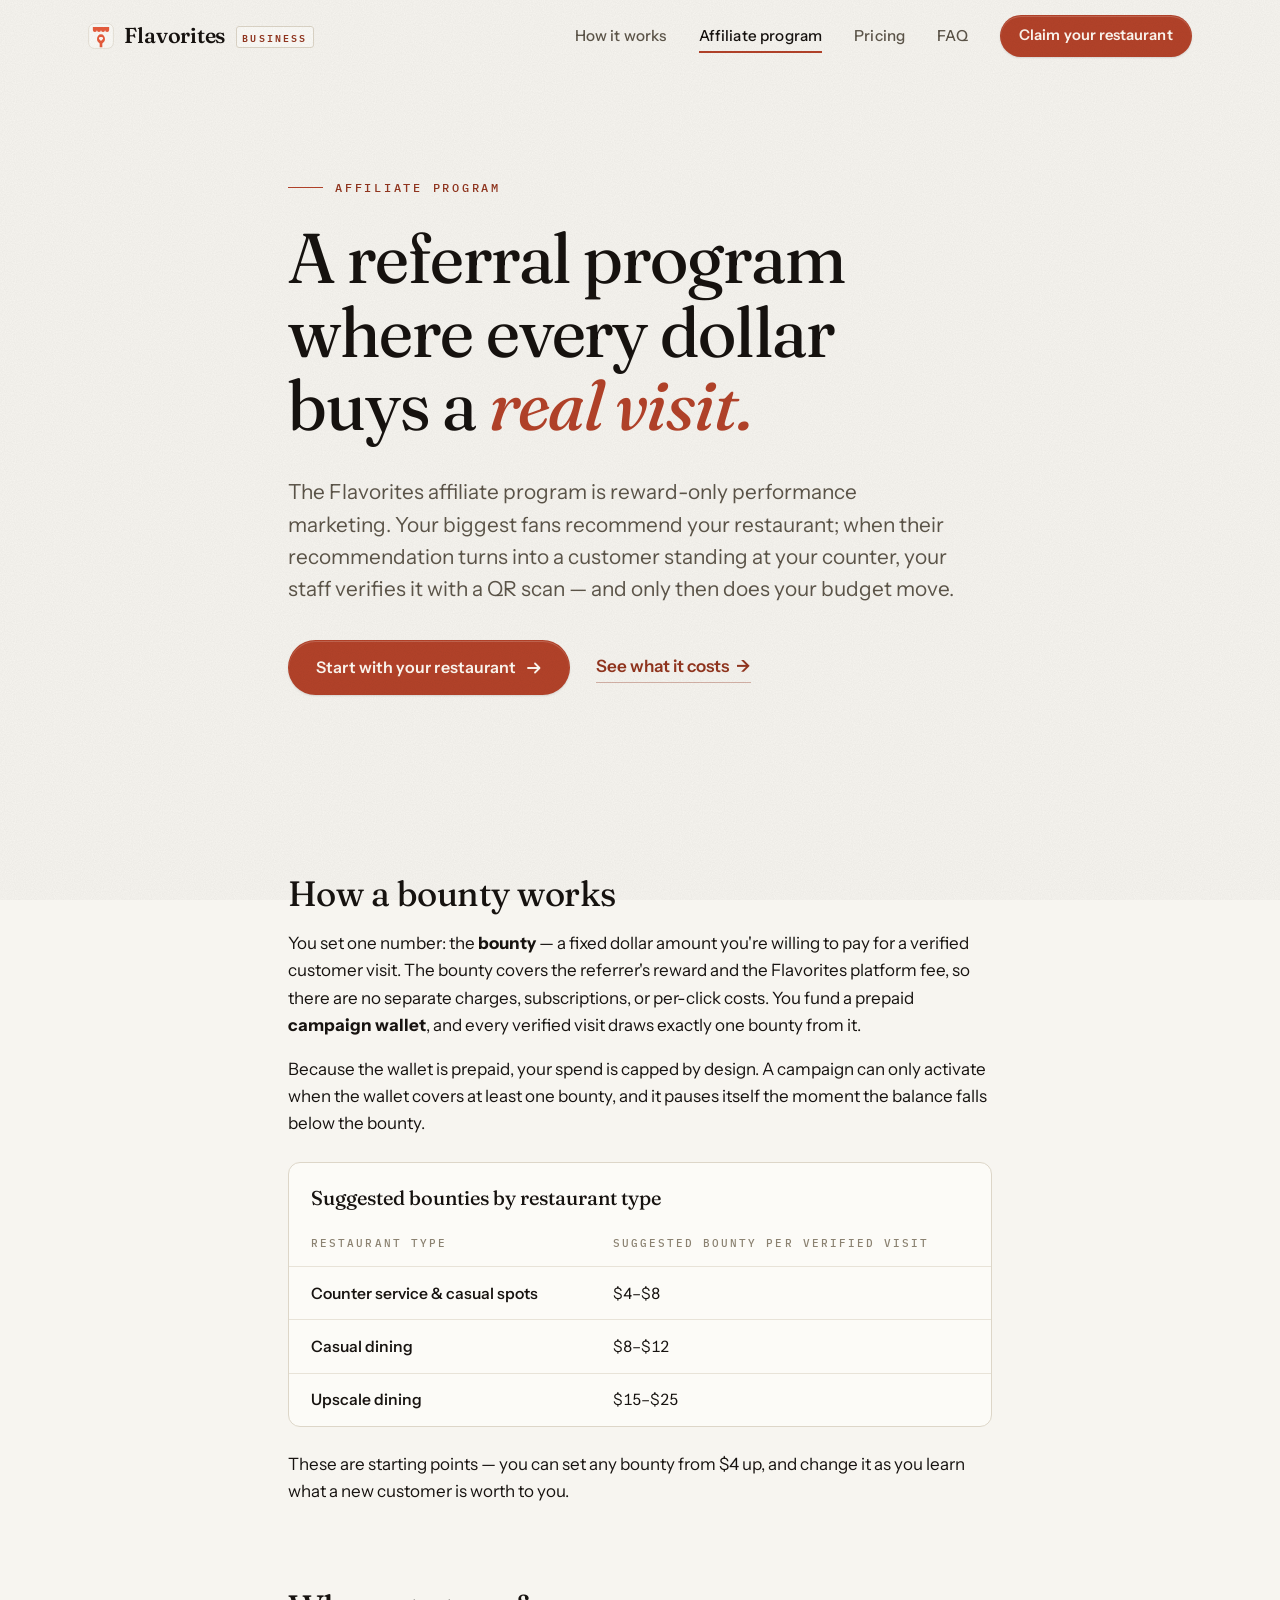
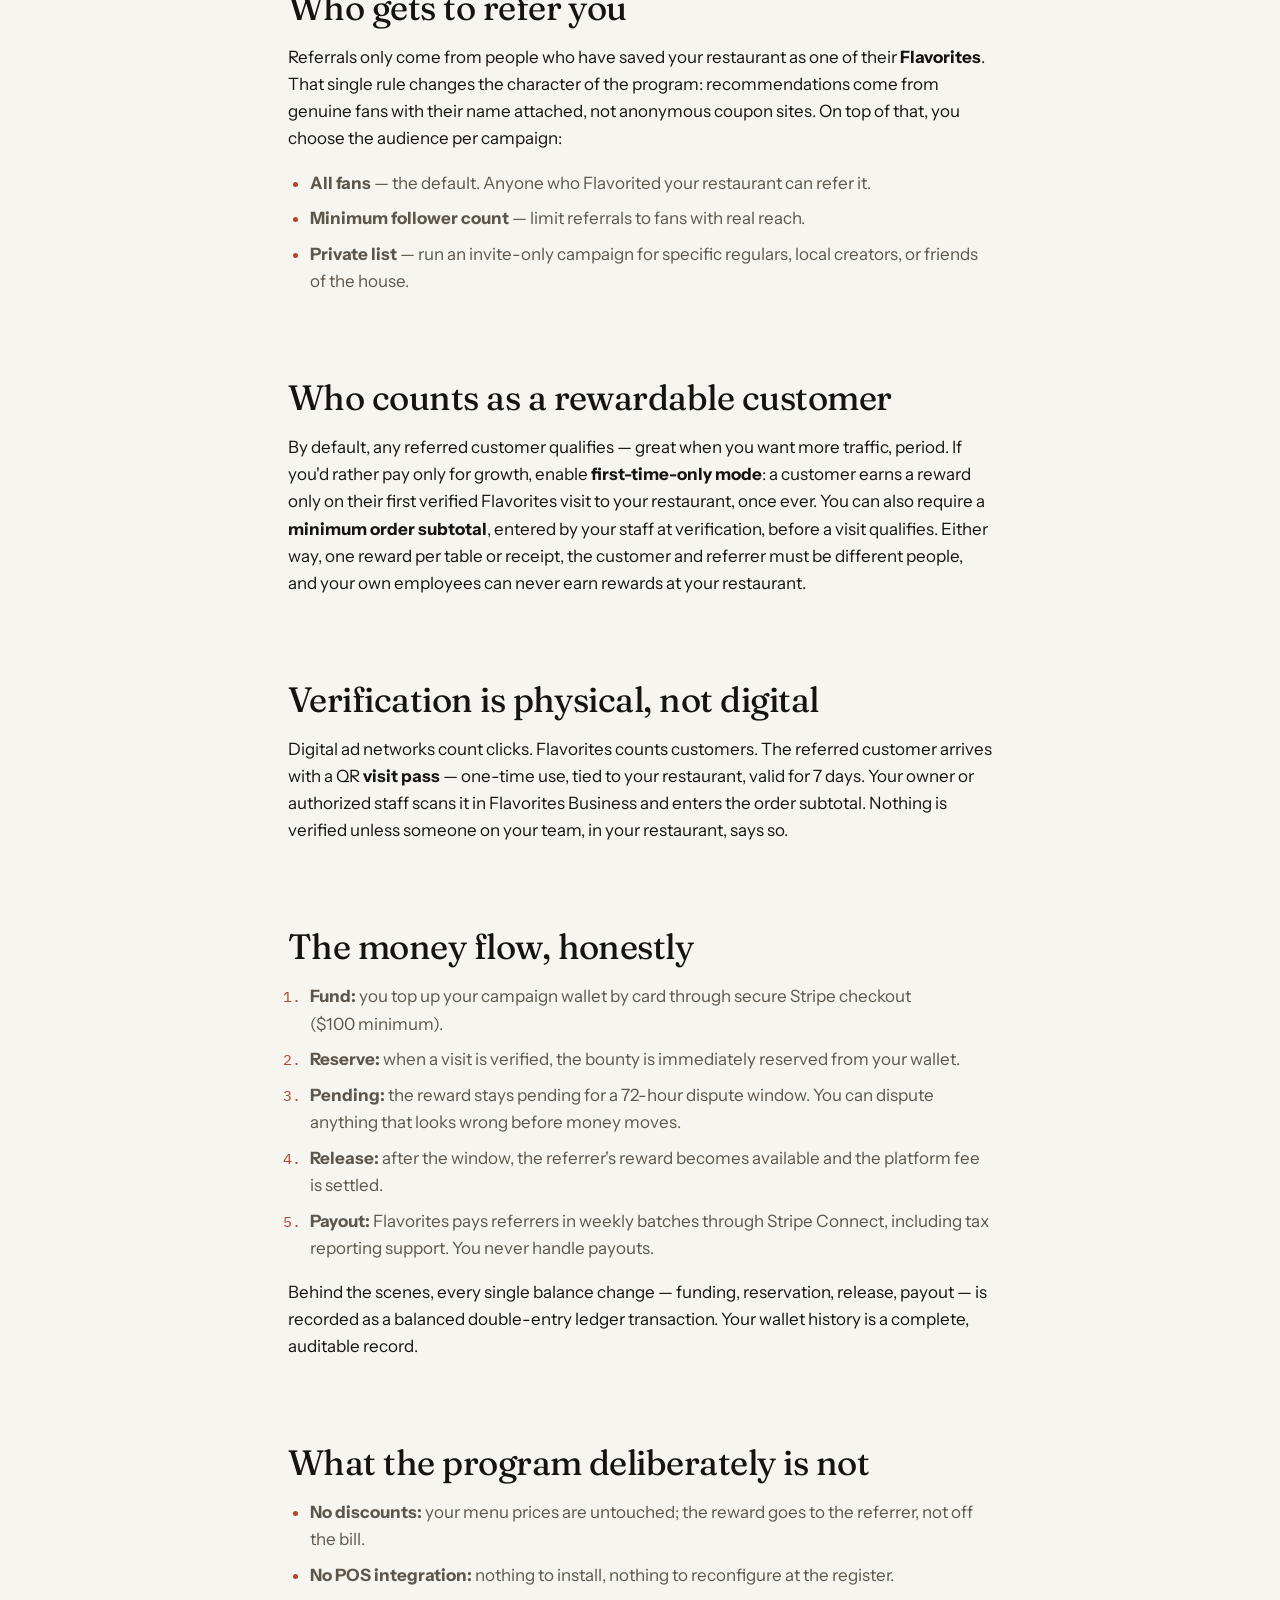
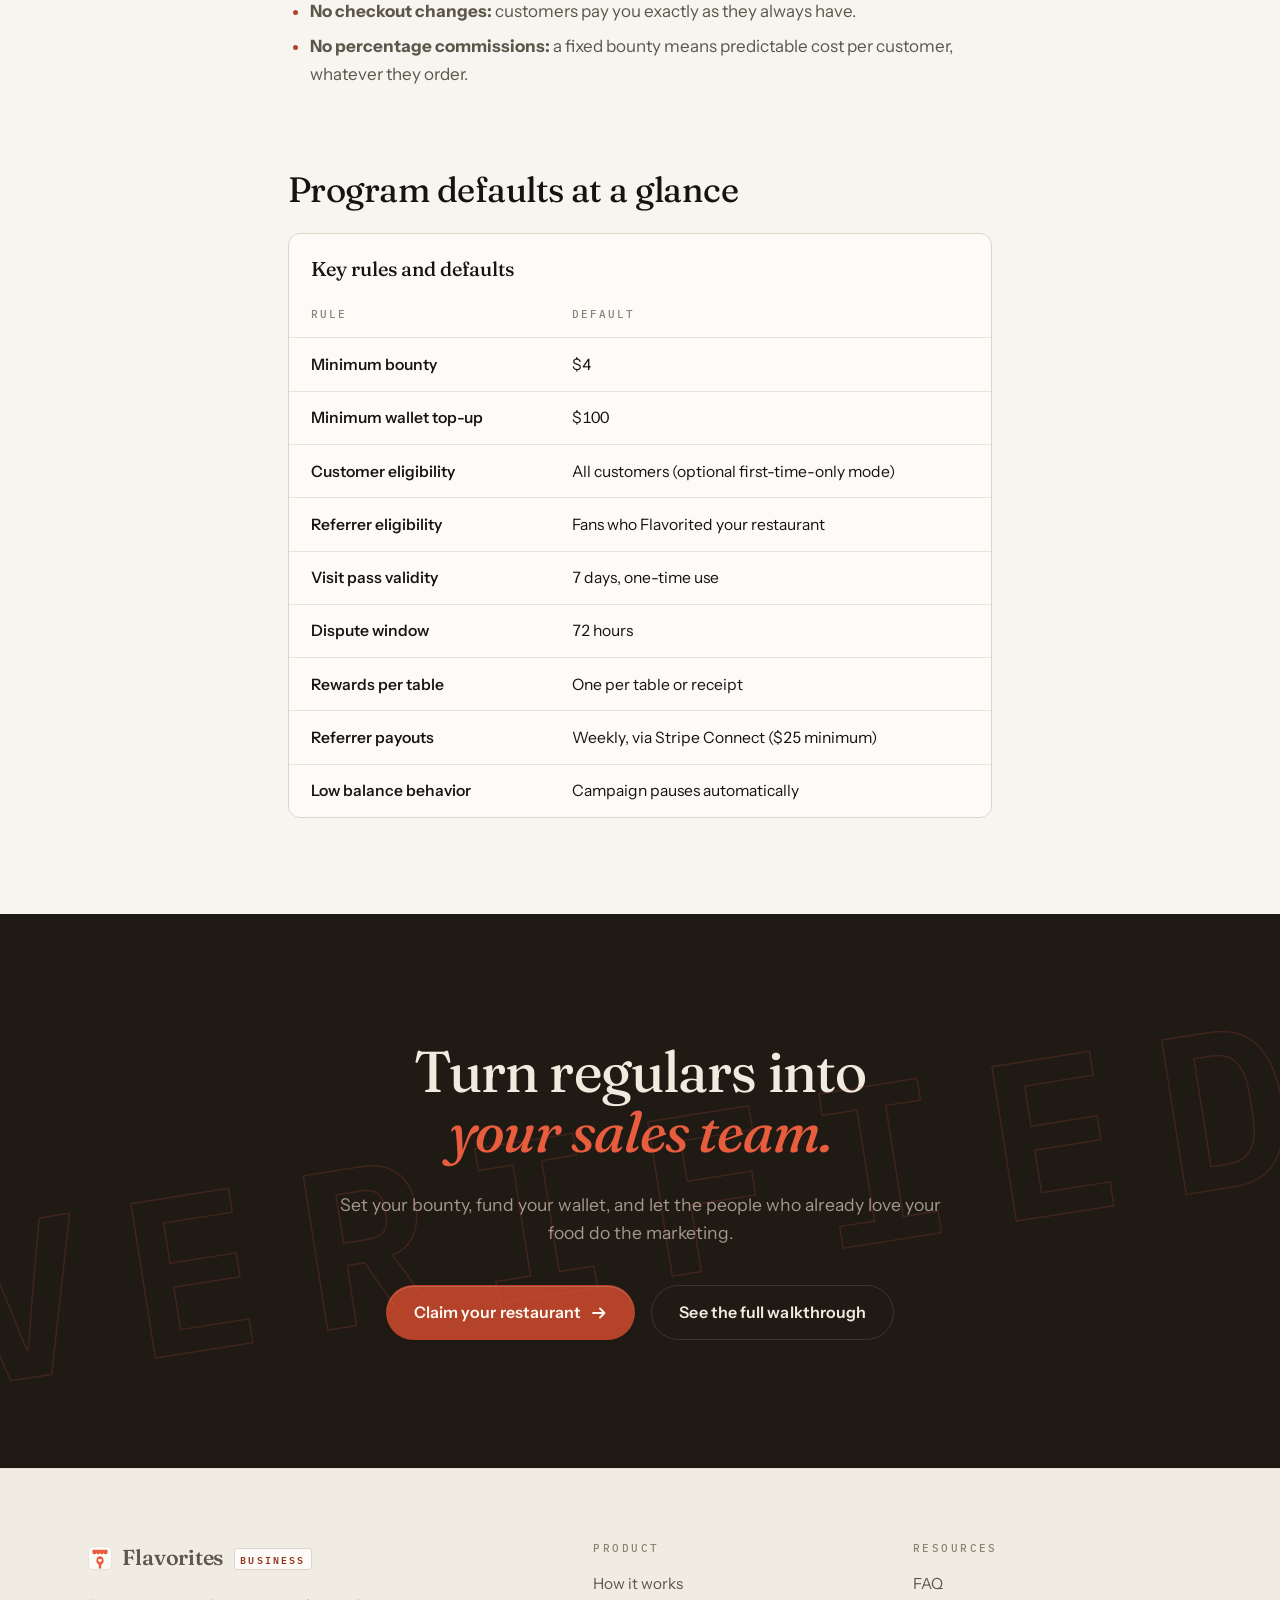
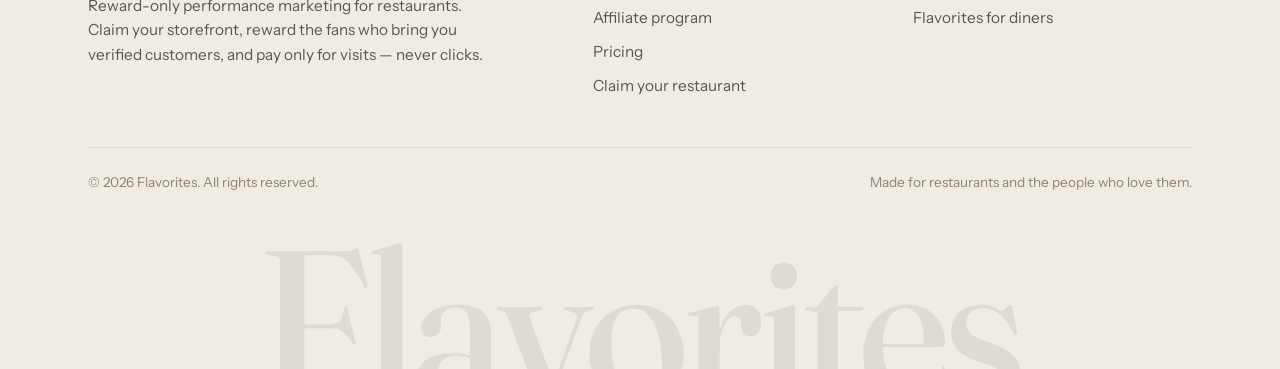
==== affiliate-program/index.html @ 0b097df3 "Use the official spoon logo in the business mark The mark now inverts the real Flavorites icon (crea" ====
<!doctype html>
<html lang="en">
<head>
  <meta charset="utf-8">
  <meta name="viewport" content="width=device-width, initial-scale=1">
  <title>Restaurant Referral Program | Flavorites Affiliate Program</title>
  <meta name="description" content="The Flavorites affiliate program is reward-only performance marketing for restaurants: fund a prepaid campaign wallet, set a fixed bounty, and pay only for QR-verified customer visits.">
  <link rel="canonical" href="https://business.flavorites.xyz/affiliate-program/">
  <meta name="theme-color" content="#F7F5F0">
  <link rel="icon" href="/favicon.svg" type="image/svg+xml">

  <meta property="og:type" content="website">
  <meta property="og:site_name" content="Flavorites Business">
  <meta property="og:title" content="The Flavorites restaurant referral program">
  <meta property="og:description" content="Reward-only performance marketing: fund a prepaid wallet, set a fixed bounty, and pay only for QR-verified customer visits.">
  <meta property="og:url" content="https://business.flavorites.xyz/affiliate-program/">
  <meta property="og:image" content="https://business.flavorites.xyz/og.png">
  <meta name="twitter:card" content="summary_large_image">

  <link rel="preconnect" href="https://fonts.googleapis.com">
  <link rel="preconnect" href="https://fonts.gstatic.com" crossorigin>
  <link href="https://fonts.googleapis.com/css2?family=Fraunces:ital,opsz,wght,SOFT,WONK@0,9..144,300..700,0..100,0..1;1,9..144,300..700,0..100,0..1&family=Instrument+Sans:ital,wght@0,400..700;1,400..700&family=IBM+Plex+Mono:wght@400;500;600&display=swap" rel="stylesheet">
  <link rel="stylesheet" href="/styles.css">
  <script src="/main.js" defer></script>

  <script type="application/ld+json">
  {
    "@context": "https://schema.org",
    "@type": "BreadcrumbList",
    "itemListElement": [
      { "@type": "ListItem", "position": 1, "name": "Flavorites Business", "item": "https://business.flavorites.xyz/" },
      { "@type": "ListItem", "position": 2, "name": "Affiliate program", "item": "https://business.flavorites.xyz/affiliate-program/" }
    ]
  }
  </script>
</head>
<body>
  <a class="skip-link" href="#main">Skip to main content</a>

  <header class="site-header">
    <div class="container">
      <a class="brand" href="/">
        <svg width="26" height="26" viewBox="0 0 64 64" aria-hidden="true"><rect x="1.5" y="1.5" width="61" height="61" rx="14" fill="#FCFBF7" stroke="#DDD6C8" stroke-width="1.5"/><g transform="matrix(.58 0 0 .58 13.44 24.5)"><path fill="#E85D3D" d="M32 5c-9.8 0-16.9 8.7-16.9 20.6 0 7.2 3.1 12.7 8.2 15.6 1.9 1.1 3.1 3.1 3.1 5.3V61h11.2V46.5c0-2.2 1.2-4.2 3.1-5.3 5.1-2.9 8.2-8.4 8.2-15.6C48.9 13.7 41.8 5 32 5Z"/><path fill="#FCFBF7" transform="translate(32 26.3) scale(.7) translate(-32 -26.3)" d="M32 36.9 21.7 26.6c-3-3-3-7.9 0-10.9 2.9-2.9 7.5-3 10.3-.3 2.8-2.7 7.4-2.6 10.3.3 3 3 3 7.9 0 10.9L32 36.9Z"/></g><path fill="#E85D3D" d="M12 10h40v7H12z M12 17a5 5 0 0 0 10 0z M22 17a5 5 0 0 0 10 0z M32 17a5 5 0 0 0 10 0z M42 17a5 5 0 0 0 10 0z"/></svg>
        Flavorites <span class="brand-badge">Business</span>
      </a>
      <nav class="site-nav" aria-label="Main">
        <a href="/how-it-works/">How it works</a>
        <a href="/affiliate-program/" aria-current="page">Affiliate program</a>
        <a href="/pricing/">Pricing</a>
        <a href="/faq/">FAQ</a>
        <a class="btn btn-primary btn-sm" href="/claim/">Claim your restaurant</a>
      </nav>
      <button class="nav-toggle" aria-expanded="false" aria-label="Open menu" aria-controls="nav-overlay"><span></span><span></span></button>
    </div>
  </header>
  <nav class="nav-overlay" id="nav-overlay" aria-label="Menu">
    <a href="/how-it-works/"><span class="no">01</span>How it works</a>
    <a href="/affiliate-program/"><span class="no">02</span>Affiliate program</a>
    <a href="/pricing/"><span class="no">03</span>Pricing</a>
    <a href="/faq/"><span class="no">04</span>FAQ</a>
    <a href="/claim/"><span class="no">05</span>Claim your restaurant</a>
  </nav>

  <main id="main">
    <section class="hero section-tight">
      <div class="container narrow">
        <span class="hero-eyebrow">Affiliate program</span>
        <h1>A referral program where every dollar buys a <em>real visit.</em></h1>
        <p class="lede">The Flavorites affiliate program is reward-only performance marketing. Your biggest fans recommend your restaurant; when their recommendation turns into a customer standing at your counter, your staff verifies it with a QR scan — and only then does your budget move.</p>
        <div class="hero-actions">
          <a class="btn btn-primary" href="/claim/">Start with your restaurant <svg class="arrow" width="16" height="16" viewBox="0 0 16 16" fill="none" stroke="currentColor" stroke-width="1.8" stroke-linecap="round" stroke-linejoin="round" aria-hidden="true"><path d="M2 8h11M9 3.5 13.5 8 9 12.5"/></svg></a>
          <a class="text-link" href="/pricing/">See what it costs <span class="arrow" aria-hidden="true">&rarr;</span></a>
        </div>
      </div>
    </section>

    <section class="section-tight prose">
      <div class="container narrow">
        <h2>How a bounty works</h2>
        <p>You set one number: the <strong>bounty</strong> — a fixed dollar amount you're willing to pay for a verified customer visit. The bounty covers the referrer's reward and the Flavorites platform fee, so there are no separate charges, subscriptions, or per-click costs. You fund a prepaid <strong>campaign wallet</strong>, and every verified visit draws exactly one bounty from it.</p>
        <p>Because the wallet is prepaid, your spend is capped by design. A campaign can only activate when the wallet covers at least one bounty, and it pauses itself the moment the balance falls below the bounty.</p>

        <div class="table-wrap">
          <table>
            <caption>Suggested bounties by restaurant type</caption>
            <thead>
              <tr><th scope="col">Restaurant type</th><th scope="col">Suggested bounty per verified visit</th></tr>
            </thead>
            <tbody>
              <tr><th scope="row">Counter service &amp; casual spots</th><td>$4&ndash;$8</td></tr>
              <tr><th scope="row">Casual dining</th><td>$8&ndash;$12</td></tr>
              <tr><th scope="row">Upscale dining</th><td>$15&ndash;$25</td></tr>
            </tbody>
          </table>
        </div>
        <p>These are starting points — you can set any bounty from $4 up, and change it as you learn what a new customer is worth to you.</p>

        <h2>Who gets to refer you</h2>
        <p>Referrals only come from people who have saved your restaurant as one of their <strong>Flavorites</strong>. That single rule changes the character of the program: recommendations come from genuine fans with their name attached, not anonymous coupon sites. On top of that, you choose the audience per campaign:</p>
        <ul>
          <li><strong>All fans</strong> — the default. Anyone who Flavorited your restaurant can refer it.</li>
          <li><strong>Minimum follower count</strong> — limit referrals to fans with real reach.</li>
          <li><strong>Private list</strong> — run an invite-only campaign for specific regulars, local creators, or friends of the house.</li>
        </ul>

        <h2>Who counts as a rewardable customer</h2>
        <p>By default, any referred customer qualifies — great when you want more traffic, period. If you'd rather pay only for growth, enable <strong>first-time-only mode</strong>: a customer earns a reward only on their first verified Flavorites visit to your restaurant, once ever. You can also require a <strong>minimum order subtotal</strong>, entered by your staff at verification, before a visit qualifies. Either way, one reward per table or receipt, the customer and referrer must be different people, and your own employees can never earn rewards at your restaurant.</p>

        <h2>Verification is physical, not digital</h2>
        <p>Digital ad networks count clicks. Flavorites counts customers. The referred customer arrives with a QR <strong>visit pass</strong> — one-time use, tied to your restaurant, valid for 7 days. Your owner or authorized staff scans it in Flavorites Business and enters the order subtotal. Nothing is verified unless someone on your team, in your restaurant, says so.</p>

        <h2>The money flow, honestly</h2>
        <ol>
          <li><strong>Fund:</strong> you top up your campaign wallet by card through secure Stripe checkout ($100 minimum).</li>
          <li><strong>Reserve:</strong> when a visit is verified, the bounty is immediately reserved from your wallet.</li>
          <li><strong>Pending:</strong> the reward stays pending for a 72-hour dispute window. You can dispute anything that looks wrong before money moves.</li>
          <li><strong>Release:</strong> after the window, the referrer's reward becomes available and the platform fee is settled.</li>
          <li><strong>Payout:</strong> Flavorites pays referrers in weekly batches through Stripe Connect, including tax reporting support. You never handle payouts.</li>
        </ol>
        <p>Behind the scenes, every single balance change — funding, reservation, release, payout — is recorded as a balanced double-entry ledger transaction. Your wallet history is a complete, auditable record.</p>

        <h2>What the program deliberately is not</h2>
        <ul>
          <li><strong>No discounts:</strong> your menu prices are untouched; the reward goes to the referrer, not off the bill.</li>
          <li><strong>No POS integration:</strong> nothing to install, nothing to reconfigure at the register.</li>
          <li><strong>No checkout changes:</strong> customers pay you exactly as they always have.</li>
          <li><strong>No percentage commissions:</strong> a fixed bounty means predictable cost per customer, whatever they order.</li>
        </ul>

        <h2>Program defaults at a glance</h2>
        <div class="table-wrap">
          <table>
            <caption>Key rules and defaults</caption>
            <thead>
              <tr><th scope="col">Rule</th><th scope="col">Default</th></tr>
            </thead>
            <tbody>
              <tr><th scope="row">Minimum bounty</th><td>$4</td></tr>
              <tr><th scope="row">Minimum wallet top-up</th><td>$100</td></tr>
              <tr><th scope="row">Customer eligibility</th><td>All customers (optional first-time-only mode)</td></tr>
              <tr><th scope="row">Referrer eligibility</th><td>Fans who Flavorited your restaurant</td></tr>
              <tr><th scope="row">Visit pass validity</th><td>7 days, one-time use</td></tr>
              <tr><th scope="row">Dispute window</th><td>72 hours</td></tr>
              <tr><th scope="row">Rewards per table</th><td>One per table or receipt</td></tr>
              <tr><th scope="row">Referrer payouts</th><td>Weekly, via Stripe Connect ($25 minimum)</td></tr>
              <tr><th scope="row">Low balance behavior</th><td>Campaign pauses automatically</td></tr>
            </tbody>
          </table>
        </div>
      </div>
    </section>

    <section class="cta-band">
      <div class="container">
        <h2>Turn regulars into <em>your sales team.</em></h2>
        <p>Set your bounty, fund your wallet, and let the people who already love your food do the marketing.</p>
        <div class="cta-actions">
          <a class="btn btn-primary" href="/claim/">Claim your restaurant <svg class="arrow" width="16" height="16" viewBox="0 0 16 16" fill="none" stroke="currentColor" stroke-width="1.8" stroke-linecap="round" stroke-linejoin="round" aria-hidden="true"><path d="M2 8h11M9 3.5 13.5 8 9 12.5"/></svg></a>
          <a class="btn btn-ghost" href="/how-it-works/">See the full walkthrough</a>
        </div>
      </div>
    </section>
  </main>

  <footer class="site-footer">
    <div class="container">
      <div class="footer-grid">
        <div class="footer-brand">
          <a class="brand" href="/">
            <svg width="24" height="24" viewBox="0 0 64 64" aria-hidden="true"><rect x="1.5" y="1.5" width="61" height="61" rx="14" fill="#FCFBF7" stroke="#DDD6C8" stroke-width="1.5"/><g transform="matrix(.58 0 0 .58 13.44 24.5)"><path fill="#E85D3D" d="M32 5c-9.8 0-16.9 8.7-16.9 20.6 0 7.2 3.1 12.7 8.2 15.6 1.9 1.1 3.1 3.1 3.1 5.3V61h11.2V46.5c0-2.2 1.2-4.2 3.1-5.3 5.1-2.9 8.2-8.4 8.2-15.6C48.9 13.7 41.8 5 32 5Z"/><path fill="#FCFBF7" transform="translate(32 26.3) scale(.7) translate(-32 -26.3)" d="M32 36.9 21.7 26.6c-3-3-3-7.9 0-10.9 2.9-2.9 7.5-3 10.3-.3 2.8-2.7 7.4-2.6 10.3.3 3 3 3 7.9 0 10.9L32 36.9Z"/></g><path fill="#E85D3D" d="M12 10h40v7H12z M12 17a5 5 0 0 0 10 0z M22 17a5 5 0 0 0 10 0z M32 17a5 5 0 0 0 10 0z M42 17a5 5 0 0 0 10 0z"/></svg>
            Flavorites <span class="brand-badge">Business</span>
          </a>
          <p>Reward-only performance marketing for restaurants. Claim your storefront, reward the fans who bring you verified customers, and pay only for visits — never clicks.</p>
        </div>
        <div>
          <h3>Product</h3>
          <ul>
            <li><a href="/how-it-works/">How it works</a></li>
            <li><a href="/affiliate-program/">Affiliate program</a></li>
            <li><a href="/pricing/">Pricing</a></li>
            <li><a href="/claim/">Claim your restaurant</a></li>
          </ul>
        </div>
        <div>
          <h3>Resources</h3>
          <ul>
            <li><a href="/faq/">FAQ</a></li>
            <li><a href="https://flavorites.xyz/">Flavorites for diners</a></li>
          </ul>
        </div>
      </div>
      <div class="footer-legal">
        <span>&copy; 2026 Flavorites. All rights reserved.</span>
        <span>Made for restaurants and the people who love them.</span>
      </div>
    </div>
    <div class="footer-wordmark" aria-hidden="true">Flavorites</div>
  </footer>
</body>
</html>
---- styles.css ----
/* ============================================================
   Flavorites Business — business.flavorites.xyz
   Art direction: "restaurant paper" — visit-pass tickets,
   printed receipts, rubber stamps, menu dot-leaders, ledgers.
   Type: Fraunces (wonk) display · Instrument Sans text ·
   IBM Plex Mono for anything printed or counted.
   ============================================================ */

:root {
  /* paper + ink */
  --paper: #f7f5f0;
  --paper-2: #f0ece3;
  --card: #fcfbf7;
  --ink: #171310;
  --ink-2: #5d564a;
  --ink-3: #8b8271;
  --line: #ddd6c8;
  --hairline: #e8e3d8;

  /* brand */
  --terra: #e85d3d;
  --terra-deep: #b4432a;
  --terra-ink: #93361f;
  --green: #17784a;
  --green-soft: #e5efe6;

  /* dark (espresso) surfaces */
  --dark: #201a15;
  --dark-2: #2b241d;
  --dark-line: #3d352c;
  --dark-text: #f0eadf;
  --dark-muted: #a3988a;

  /* type */
  --font-display: "Fraunces", "Iowan Old Style", Georgia, serif;
  --font-body: "Instrument Sans", -apple-system, BlinkMacSystemFont, "Segoe UI", sans-serif;
  --font-mono: "IBM Plex Mono", ui-monospace, "SF Mono", Menlo, monospace;

  /* motion */
  --ease-out: cubic-bezier(0.22, 1, 0.36, 1);
  --ease-spring: cubic-bezier(0.34, 1.4, 0.44, 1);
  --dur-fast: 180ms;
  --dur-med: 420ms;
  --dur-slow: 700ms;

  /* texture */
  --grain: url("data:image/svg+xml,%3Csvg xmlns='http://www.w3.org/2000/svg' width='180' height='180'%3E%3Cfilter id='n'%3E%3CfeTurbulence type='fractalNoise' baseFrequency='0.9' numOctaves='2' stitchTiles='stitch'/%3E%3CfeColorMatrix values='0 0 0 0 0 0 0 0 0 0 0 0 0 0 0 0 0 0 0.05 0'/%3E%3C/filter%3E%3Crect width='180' height='180' filter='url(%23n)'/%3E%3C/svg%3E");
  --stamp-mask: url("data:image/svg+xml,%3Csvg xmlns='http://www.w3.org/2000/svg' width='140' height='140'%3E%3Cfilter id='m'%3E%3CfeTurbulence type='fractalNoise' baseFrequency='0.55' numOctaves='2' stitchTiles='stitch'/%3E%3CfeColorMatrix values='0 0 0 0 0 0 0 0 0 0 0 0 0 0 0 0 0 0 0.65 0.6'/%3E%3C/filter%3E%3Crect width='140' height='140' filter='url(%23m)'/%3E%3C/svg%3E");
}

* { box-sizing: border-box; }

html {
  -webkit-text-size-adjust: 100%;
  scroll-behavior: smooth;
}

body {
  margin: 0;
  background: var(--paper);
  color: var(--ink);
  font-family: var(--font-body);
  font-size: 1.0625rem;
  line-height: 1.6;
  font-feature-settings: "ss01" on;
  text-rendering: optimizeLegibility;
  -webkit-font-smoothing: antialiased;
  position: relative;
}

/* paper grain over everything, imperceptibly light */
body::before {
  content: "";
  position: fixed;
  inset: 0;
  background: var(--grain);
  pointer-events: none;
  z-index: 2147483647;
}

::selection { background: var(--terra); color: var(--card); }

img, svg { max-width: 100%; height: auto; }

a { color: var(--terra-ink); text-decoration-thickness: 1px; text-underline-offset: 3px; transition: color var(--dur-fast) ease; }
a:hover { color: var(--terra-deep); }

h1, h2 {
  font-family: var(--font-display);
  font-weight: 440;
  font-variation-settings: "SOFT" 20, "WONK" 1;
  color: var(--ink);
  line-height: 1.04;
  letter-spacing: -0.015em;
  margin: 0 0 0.5em;
  text-wrap: balance;
}
h1 { font-size: clamp(2.6rem, 5.8vw, 4.4rem); }
h2 { font-size: clamp(1.9rem, 3.6vw, 2.9rem); }
h1 em, h2 em {
  font-style: italic;
  font-weight: 470;
  color: var(--terra-deep);
}

h3 {
  font-family: var(--font-body);
  font-size: 1.15rem;
  font-weight: 600;
  letter-spacing: -0.005em;
  color: var(--ink);
  line-height: 1.3;
  margin: 0 0 0.4em;
}

p { margin: 0 0 1em; text-wrap: pretty; }

:focus-visible {
  outline: 2px solid var(--terra-deep);
  outline-offset: 3px;
  border-radius: 2px;
}

.skip-link {
  position: absolute;
  left: -9999px;
  top: 0;
  background: var(--ink);
  color: var(--card);
  padding: 0.6rem 1rem;
  z-index: 90;
  font-weight: 600;
}
.skip-link:focus { left: 12px; top: 12px; }

.container { max-width: 1200px; margin-inline: auto; padding-inline: clamp(20px, 4vw, 48px); }
.narrow { max-width: 800px; }

/* ---------- reveal choreography (JS adds .js on <html>) ---------- */

html.js [data-reveal] {
  opacity: 0;
  transform: translateY(26px);
  transition:
    opacity var(--dur-slow) var(--ease-out),
    transform var(--dur-slow) var(--ease-out);
  transition-delay: var(--d, 0ms);
}
html.js [data-reveal].is-in { opacity: 1; transform: none; }

/* ---------- header ---------- */

.site-header {
  position: sticky;
  top: 0;
  z-index: 50;
  background: color-mix(in srgb, var(--paper) 86%, transparent);
  -webkit-backdrop-filter: blur(12px);
  backdrop-filter: blur(12px);
  border-bottom: 1px solid transparent;
  transition: border-color var(--dur-med) ease, box-shadow var(--dur-med) ease;
}
.site-header.is-scrolled {
  border-bottom-color: var(--hairline);
  box-shadow: 0 1px 0 rgba(23, 19, 16, 0.02), 0 12px 32px -20px rgba(23, 19, 16, 0.18);
}

.site-header .container {
  display: flex;
  align-items: center;
  gap: 2rem;
  height: 72px;
}

.brand {
  display: inline-flex;
  align-items: center;
  gap: 0.65rem;
  text-decoration: none;
  color: var(--ink);
  font-family: var(--font-display);
  font-variation-settings: "SOFT" 20, "WONK" 1;
  font-size: 1.35rem;
  font-weight: 560;
  letter-spacing: -0.01em;
  margin-right: auto;
  white-space: nowrap;
}
.brand:hover { color: var(--ink); }
.brand .brand-badge {
  font-family: var(--font-mono);
  font-size: 0.6rem;
  font-weight: 600;
  letter-spacing: 0.22em;
  text-transform: uppercase;
  color: var(--terra-ink);
  border: 1px solid var(--line);
  background: var(--card);
  border-radius: 3px;
  padding: 0.28em 0.6em 0.22em;
  transform: translateY(1px);
}

.site-nav { display: flex; align-items: center; gap: 2rem; }
.site-nav a:not(.btn) {
  color: var(--ink-2);
  text-decoration: none;
  font-size: 0.95rem;
  font-weight: 500;
  letter-spacing: 0.01em;
  position: relative;
  padding: 0.3rem 0;
}
.site-nav a:not(.btn)::after {
  content: "";
  position: absolute;
  left: 0;
  right: 100%;
  bottom: 0;
  height: 1.5px;
  background: var(--terra-deep);
  transition: right var(--dur-med) var(--ease-out);
}
.site-nav a:not(.btn):hover { color: var(--ink); }
.site-nav a:not(.btn):hover::after { right: 0; }
.site-nav a:not(.btn)[aria-current="page"] { color: var(--ink); }
.site-nav a:not(.btn)[aria-current="page"]::after { right: 0; }

/* hamburger */
.nav-toggle {
  display: none;
  width: 44px;
  height: 44px;
  border: 0;
  background: none;
  cursor: pointer;
  position: relative;
  z-index: 70;
  margin-right: -8px;
}
.nav-toggle span {
  position: absolute;
  left: 10px;
  right: 10px;
  height: 2px;
  background: var(--ink);
  border-radius: 2px;
  transition: transform var(--dur-med) var(--ease-spring), top var(--dur-med) var(--ease-spring);
}
.nav-toggle span:nth-child(1) { top: 17px; }
.nav-toggle span:nth-child(2) { top: 25px; }
body.nav-open .nav-toggle span:nth-child(1) { top: 21px; transform: rotate(45deg); }
body.nav-open .nav-toggle span:nth-child(2) { top: 21px; transform: rotate(-45deg); }

/* mobile overlay menu */
.nav-overlay {
  position: fixed;
  inset: 0;
  z-index: 60;
  background: var(--paper-2);
  display: flex;
  flex-direction: column;
  justify-content: center;
  padding: clamp(24px, 8vw, 64px);
  opacity: 0;
  visibility: hidden;
  transition: opacity var(--dur-med) ease, visibility 0s linear var(--dur-med);
}
body.nav-open .nav-overlay {
  opacity: 1;
  visibility: visible;
  transition-delay: 0s;
}
.nav-overlay a {
  font-family: var(--font-display);
  font-variation-settings: "SOFT" 20, "WONK" 1;
  font-size: clamp(2.2rem, 9vw, 3.4rem);
  font-weight: 440;
  color: var(--ink);
  text-decoration: none;
  padding: 0.22em 0;
  border-bottom: 1px solid var(--line);
  display: flex;
  align-items: baseline;
  gap: 0.6em;
  opacity: 0;
  transform: translateY(18px);
  transition: opacity var(--dur-med) var(--ease-out), transform var(--dur-med) var(--ease-out), color var(--dur-fast) ease;
}
.nav-overlay a:hover { color: var(--terra-deep); }
.nav-overlay a .no {
  font-family: var(--font-mono);
  font-size: 0.85rem;
  color: var(--terra-ink);
  letter-spacing: 0.1em;
}
body.nav-open .nav-overlay a { opacity: 1; transform: none; }
body.nav-open .nav-overlay a:nth-child(1) { transition-delay: 60ms; }
body.nav-open .nav-overlay a:nth-child(2) { transition-delay: 110ms; }
body.nav-open .nav-overlay a:nth-child(3) { transition-delay: 160ms; }
body.nav-open .nav-overlay a:nth-child(4) { transition-delay: 210ms; }
body.nav-open .nav-overlay a:nth-child(5) { transition-delay: 260ms; }
body.nav-open { overflow: hidden; }
body.nav-open .site-header {
  z-index: 70;
  background: transparent;
  -webkit-backdrop-filter: none;
  backdrop-filter: none;
  border-bottom-color: transparent;
  box-shadow: none;
}

/* ---------- buttons ---------- */

.btn {
  display: inline-flex;
  align-items: center;
  justify-content: center;
  gap: 0.6rem;
  min-height: 52px;
  padding: 0.85rem 1.7rem;
  border-radius: 999px;
  font-family: var(--font-body);
  font-weight: 600;
  font-size: 1rem;
  letter-spacing: 0.005em;
  text-decoration: none;
  cursor: pointer;
  border: 1px solid transparent;
  transition:
    transform var(--dur-fast) var(--ease-out),
    box-shadow var(--dur-fast) var(--ease-out),
    background-color var(--dur-fast) ease,
    border-color var(--dur-fast) ease,
    color var(--dur-fast) ease;
}
.btn:active { transform: translateY(0) scale(0.98); }
.btn .arrow { transition: transform var(--dur-fast) var(--ease-out); }
.btn:hover .arrow { transform: translateX(3px); }

.btn-primary {
  background: var(--terra-deep);
  color: #fff9f2;
  box-shadow: inset 0 1px 0 rgba(255, 255, 255, 0.18), 0 1px 2px rgba(23, 19, 16, 0.12);
}
.btn-primary:hover {
  background: var(--terra-ink);
  color: #fff9f2;
  transform: translateY(-1px);
  box-shadow: inset 0 1px 0 rgba(255, 255, 255, 0.18), 0 6px 16px -6px rgba(148, 54, 31, 0.55);
}

.btn-ghost {
  background: transparent;
  color: var(--ink);
  border-color: var(--ink);
}
.btn-ghost:hover {
  background: var(--ink);
  color: var(--paper);
  transform: translateY(-1px);
}

.btn-sm { min-height: 42px; padding: 0.45rem 1.15rem; font-size: 0.92rem; }

.text-link {
  display: inline-flex;
  align-items: center;
  gap: 0.45rem;
  font-weight: 600;
  color: var(--terra-ink);
  text-decoration: none;
  border-bottom: 1.5px solid color-mix(in srgb, var(--terra-ink) 35%, transparent);
  padding-bottom: 2px;
  transition: border-color var(--dur-fast) ease, color var(--dur-fast) ease;
}
.text-link:hover { color: var(--terra-deep); border-bottom-color: var(--terra-deep); }
.text-link .arrow { transition: transform var(--dur-fast) var(--ease-out); }
.text-link:hover .arrow { transform: translateX(3px); }

/* ---------- section scaffolding ---------- */

.section { padding-block: clamp(4rem, 9vw, 7.5rem); }
.section-tight { padding-block: clamp(2.75rem, 6vw, 4.5rem); }
.section-alt { background: var(--paper-2); border-block: 1px solid var(--hairline); }

.sec-head { margin-bottom: clamp(2.4rem, 5vw, 4rem); max-width: 780px; }
.sec-rule {
  display: flex;
  align-items: center;
  gap: 1rem;
  margin-bottom: 1.6rem;
}
.sec-no {
  font-family: var(--font-mono);
  font-size: 0.78rem;
  font-weight: 500;
  letter-spacing: 0.14em;
  color: var(--terra-ink);
  white-space: nowrap;
}
.sec-label {
  font-family: var(--font-mono);
  font-size: 0.78rem;
  font-weight: 500;
  letter-spacing: 0.22em;
  text-transform: uppercase;
  color: var(--ink-3);
  white-space: nowrap;
}
.sec-rule .rule { flex: 1; height: 1px; background: var(--line); }
.sec-head p { color: var(--ink-2); font-size: 1.12rem; max-width: 44rem; }

.lede {
  font-size: clamp(1.12rem, 2vw, 1.3rem);
  line-height: 1.55;
  color: var(--ink-2);
  max-width: 42rem;
}

/* ---------- hero ---------- */

.hero { padding-block: clamp(3.5rem, 8vw, 6rem) clamp(3.5rem, 8vw, 5.5rem); overflow: hidden; }
.hero-grid {
  display: grid;
  grid-template-columns: minmax(0, 7fr) minmax(0, 5fr);
  gap: clamp(2.5rem, 6vw, 5rem);
  align-items: center;
}
.hero-eyebrow {
  display: inline-flex;
  align-items: center;
  gap: 0.75rem;
  font-family: var(--font-mono);
  font-size: 0.78rem;
  font-weight: 500;
  letter-spacing: 0.22em;
  text-transform: uppercase;
  color: var(--terra-ink);
  margin-bottom: 1.5rem;
}
.hero-eyebrow::before { content: ""; width: 2.2rem; height: 1px; background: var(--terra-deep); }
.hero-actions { display: flex; flex-wrap: wrap; align-items: center; gap: 1rem 1.6rem; margin: 2.2rem 0 1.3rem; }
.hero-note { color: var(--ink-3); font-size: 0.94rem; max-width: 34rem; }

/* ---------- the visit-pass ticket ---------- */

.hero-visual {
  position: relative;
  display: grid;
  justify-items: center;
  padding-block: 1rem 2.5rem;
}
.hero-visual::before {
  /* off-register paper swatch behind the ticket */
  content: "";
  position: absolute;
  inset: 6% -4% 10% 10%;
  background: var(--paper-2);
  border: 1px solid var(--hairline);
  border-radius: 6px;
  transform: rotate(2.2deg);
}

.ticket {
  position: relative;
  width: min(340px, 88%);
  background: var(--card);
  border: 1px solid var(--line);
  border-radius: 10px;
  padding: 1.5rem 1.6rem 1.3rem;
  box-shadow:
    0 1px 2px rgba(23, 19, 16, 0.06),
    0 24px 48px -24px rgba(23, 19, 16, 0.28);
  transform: rotate(-2.4deg);
  font-family: var(--font-mono);
  color: var(--ink);
}
.ticket-head {
  display: flex;
  justify-content: space-between;
  align-items: baseline;
  gap: 1rem;
  font-size: 0.68rem;
  font-weight: 600;
  letter-spacing: 0.18em;
  text-transform: uppercase;
  color: var(--ink-2);
  margin-bottom: 1.1rem;
  white-space: nowrap;
}
.ticket-head .heart { color: var(--terra); letter-spacing: 0; margin-right: 0.45em; }

.ticket .qr {
  display: block;
  width: 132px;
  margin: 0 auto 1.1rem;
  color: var(--ink);
  shape-rendering: crispEdges;
}

.ticket-rows { font-size: 0.78rem; line-height: 1.5; letter-spacing: 0.02em; }
.ticket-row { display: flex; justify-content: space-between; gap: 1rem; padding: 0.32rem 0; }
.ticket-row dt { color: var(--ink-3); margin: 0; }
.ticket-row dd { margin: 0; font-weight: 500; text-align: right; white-space: nowrap; }

.ticket-tear {
  position: relative;
  border-top: 2px dashed var(--line);
  margin: 1.05rem -1.6rem 0.9rem;
}
.ticket-tear::before, .ticket-tear::after {
  content: "";
  position: absolute;
  top: -9px;
  width: 18px;
  height: 18px;
  border-radius: 50%;
  background: var(--paper);
  border: 1px solid var(--line);
}
.ticket-tear::before { left: -10px; clip-path: inset(0 0 0 50%); }
.ticket-tear::after { right: -10px; clip-path: inset(0 50% 0 0); }

.ticket-foot {
  display: flex;
  justify-content: space-between;
  align-items: center;
  gap: 1rem;
  font-size: 0.66rem;
  letter-spacing: 0.14em;
  text-transform: uppercase;
  color: var(--ink-3);
  white-space: nowrap;
}
.barcode {
  height: 26px;
  width: 108px;
  background: repeating-linear-gradient(90deg,
    var(--ink) 0 2px, transparent 2px 4px,
    var(--ink) 4px 7px, transparent 7px 9px,
    var(--ink) 9px 10px, transparent 10px 14px);
  opacity: 0.85;
}

/* the VERIFIED stamp */
.stamp {
  position: absolute;
  top: 48%;
  left: 50%;
  padding: 0.6rem 1.2rem 0.55rem;
  border: 3.5px solid var(--terra);
  border-radius: 7px;
  color: var(--terra);
  font-family: var(--font-mono);
  font-weight: 600;
  font-size: 1.3rem;
  letter-spacing: 0.28em;
  text-transform: uppercase;
  text-align: center;
  line-height: 1.25;
  transform: translate(-50%, -50%) rotate(-8deg) scale(2.4);
  opacity: 0;
  mix-blend-mode: multiply;
  -webkit-mask-image: var(--stamp-mask);
  mask-image: var(--stamp-mask);
  pointer-events: none;
}
.stamp small {
  display: block;
  font-size: 0.58rem;
  letter-spacing: 0.2em;
  font-weight: 500;
  margin-top: 0.15rem;
}
.ticket.is-stamped .stamp { animation: stamp-in 560ms var(--ease-out) forwards; }
@keyframes stamp-in {
  0%   { opacity: 0; transform: translate(-50%, -50%) rotate(-12deg) scale(2.4); }
  52%  { opacity: 1; transform: translate(-50%, -50%) rotate(-8deg) scale(0.93); }
  74%  { transform: translate(-50%, -50%) rotate(-8.4deg) scale(1.045); }
  100% { opacity: 1; transform: translate(-50%, -50%) rotate(-8deg) scale(1); }
}
.ticket.is-stamped { animation: ticket-thump 560ms var(--ease-out); }
@keyframes ticket-thump {
  0%, 46% { transform: rotate(-2.4deg) translateY(0); }
  58% { transform: rotate(-2.9deg) translateY(3px); }
  78% { transform: rotate(-2.2deg) translateY(-1px); }
  100% { transform: rotate(-2.4deg) translateY(0); }
}

/* reward chip that follows the stamp */
.reward-chip {
  position: absolute;
  bottom: 2px;
  right: max(2%, 8px);
  display: inline-flex;
  align-items: center;
  gap: 0.55rem;
  background: var(--dark);
  color: var(--dark-text);
  font-family: var(--font-mono);
  font-size: 0.8rem;
  letter-spacing: 0.03em;
  padding: 0.65rem 1rem;
  border-radius: 8px;
  box-shadow: 0 16px 32px -16px rgba(23, 19, 16, 0.5);
  opacity: 0;
  transform: translateY(14px) scale(0.92);
}
.reward-chip .dot { width: 7px; height: 7px; border-radius: 50%; background: #59b57f; }
.hero-visual.is-rewarded .reward-chip {
  animation: chip-in 500ms var(--ease-spring) forwards;
}
@keyframes chip-in {
  from { opacity: 0; transform: translateY(14px) scale(0.92); }
  to   { opacity: 1; transform: translateY(0) scale(1); }
}

/* ---------- ticker ---------- */

.ticker {
  border-block: 1px solid var(--hairline);
  background: var(--card);
  overflow: hidden;
  padding-block: 0.85rem;
  display: flex;
  user-select: none;
}
.ticker-track {
  display: flex;
  flex-shrink: 0;
  gap: 3rem;
  padding-right: 3rem;
  align-items: center;
  animation: ticker-scroll 36s linear infinite;
  white-space: nowrap;
}
.ticker:hover .ticker-track { animation-play-state: paused; }
.ticker-track span {
  font-family: var(--font-mono);
  font-size: 0.8rem;
  font-weight: 500;
  letter-spacing: 0.2em;
  text-transform: uppercase;
  color: var(--ink-2);
  display: inline-flex;
  align-items: center;
  gap: 3rem;
}
.ticker-track span::after { content: "✺"; color: var(--terra); font-size: 0.9rem; letter-spacing: 0; }
@keyframes ticker-scroll { to { transform: translateX(-100%); } }

/* ---------- compare (the old way / the flavorites way) ---------- */

.compare-grid {
  display: grid;
  grid-template-columns: minmax(0, 5fr) minmax(0, 6fr);
  gap: 1.5rem;
  align-items: stretch;
}
.compare-col {
  border: 1px solid var(--line);
  border-radius: 14px;
  padding: clamp(1.6rem, 3vw, 2.4rem);
  background: var(--card);
}
.compare-col .tag {
  font-family: var(--font-mono);
  font-size: 0.72rem;
  font-weight: 500;
  letter-spacing: 0.2em;
  text-transform: uppercase;
  color: var(--ink-3);
  display: block;
  margin-bottom: 1.1rem;
}
.compare-col h3 {
  font-family: var(--font-display);
  font-variation-settings: "SOFT" 20, "WONK" 1;
  font-size: 1.6rem;
  font-weight: 460;
  margin-bottom: 1.2rem;
}
.compare-col.is-dark {
  background: var(--dark);
  border-color: var(--dark);
  color: var(--dark-text);
  box-shadow: 0 32px 64px -40px rgba(23, 19, 16, 0.55);
}
.compare-col.is-dark .tag { color: var(--dark-muted); }
.compare-col.is-dark h3 { color: var(--dark-text); }

/* ---------- lists: checks and crosses ---------- */

.checklist { list-style: none; margin: 0; padding: 0; display: grid; gap: 0.85rem; }
.checklist li {
  position: relative;
  padding-left: 2rem;
  color: var(--ink-2);
  text-wrap: pretty;
}
.checklist li strong { color: inherit; font-weight: 600; }
.checklist li::before {
  content: "";
  position: absolute;
  left: 0;
  top: 0.3em;
  width: 1.05rem;
  height: 1.05rem;
  background: currentColor;
  -webkit-mask: url('data:image/svg+xml;utf8,<svg xmlns="http://www.w3.org/2000/svg" viewBox="0 0 24 24" fill="none" stroke="black" stroke-width="2.6" stroke-linecap="round" stroke-linejoin="round"><path d="M4 12.8l5 5L20 6.5"/></svg>') center / contain no-repeat;
  mask: url('data:image/svg+xml;utf8,<svg xmlns="http://www.w3.org/2000/svg" viewBox="0 0 24 24" fill="none" stroke="black" stroke-width="2.6" stroke-linecap="round" stroke-linejoin="round"><path d="M4 12.8l5 5L20 6.5"/></svg>') center / contain no-repeat;
  color: var(--green);
}
.compare-col.is-dark .checklist li { color: color-mix(in srgb, var(--dark-text) 84%, var(--dark-muted)); }
.compare-col.is-dark .checklist li strong { color: var(--dark-text); }
.compare-col.is-dark .checklist li::before { color: var(--terra); }

.xlist li::before {
  -webkit-mask: url('data:image/svg+xml;utf8,<svg xmlns="http://www.w3.org/2000/svg" viewBox="0 0 24 24" fill="none" stroke="black" stroke-width="2.4" stroke-linecap="round"><path d="M6 6l12 12M18 6L6 18"/></svg>') center / contain no-repeat;
  mask: url('data:image/svg+xml;utf8,<svg xmlns="http://www.w3.org/2000/svg" viewBox="0 0 24 24" fill="none" stroke="black" stroke-width="2.4" stroke-linecap="round"><path d="M6 6l12 12M18 6L6 18"/></svg>') center / contain no-repeat;
  color: var(--ink-3);
}

/* ---------- fact strip ---------- */

.facts {
  display: grid;
  grid-template-columns: repeat(4, 1fr);
}
.fact {
  padding: clamp(1.8rem, 3.5vw, 2.8rem) 1.5rem;
  border-left: 1px solid var(--hairline);
  text-align: left;
}
.fact:first-child { border-left: 0; }
.fact strong {
  display: block;
  font-family: var(--font-display);
  font-variation-settings: "SOFT" 20, "WONK" 1;
  font-size: clamp(2.6rem, 4.6vw, 3.8rem);
  font-weight: 400;
  line-height: 1;
  color: var(--ink);
  font-variant-numeric: lining-nums tabular-nums;
  margin-bottom: 0.55rem;
}
.fact strong sub, .fact strong sup { font-size: 0.45em; font-weight: 500; }
.fact > span {
  color: var(--ink-2);
  font-size: 0.95rem;
  line-height: 1.45;
  display: block;
  max-width: 15rem;
}

/* ---------- steps ---------- */

.steps {
  list-style: none;
  counter-reset: step;
  margin: 0;
  padding: 0;
  position: relative;
}
.steps > li {
  counter-increment: step;
  position: relative;
  padding: 1.9rem 0 1.9rem 4.6rem;
}
.steps > li + li { border-top: 1px solid var(--hairline); }
.steps > li::before {
  content: counter(step, decimal-leading-zero);
  position: absolute;
  left: 0;
  top: 1.85rem;
  width: 2.6rem;
  height: 2.6rem;
  display: grid;
  place-items: center;
  font-family: var(--font-mono);
  font-size: 0.82rem;
  font-weight: 500;
  letter-spacing: 0.06em;
  color: var(--terra-ink);
  border: 1px solid var(--line);
  border-radius: 50%;
  background: var(--card);
}
.steps h3 {
  font-family: var(--font-display);
  font-variation-settings: "SOFT" 20, "WONK" 1;
  font-size: 1.45rem;
  font-weight: 470;
  margin-bottom: 0.4rem;
}
.steps p { color: var(--ink-2); margin-bottom: 0; max-width: 46rem; }

/* ---------- receipt & ledger (dark section) ---------- */

.section-dark {
  background: var(--dark);
  color: var(--dark-text);
  overflow: hidden;
}
.section-dark h2 { color: var(--dark-text); }
.section-dark h2 em { color: var(--terra); }
.section-dark .sec-label { color: var(--dark-muted); }
.section-dark .sec-no { color: var(--terra); }
.section-dark .sec-rule .rule { background: var(--dark-line); }
.section-dark .sec-head p, .section-dark p { color: var(--dark-muted); }
.section-dark a { color: var(--dark-text); }

.ledger-grid {
  display: grid;
  grid-template-columns: minmax(0, 6fr) minmax(0, 5fr);
  gap: clamp(2.5rem, 6vw, 5rem);
  align-items: center;
}

.receipt {
  background: #fbf8f1;
  color: var(--ink);
  font-family: var(--font-mono);
  width: min(400px, 100%);
  margin-inline: auto;
  padding: 1.7rem 1.7rem 1.1rem;
  border-radius: 8px 8px 0 0;
  box-shadow: 0 32px 64px -32px rgba(0, 0, 0, 0.6);
  transform: rotate(1.6deg);
  position: relative;
}
.receipt::after {
  /* torn sawtooth bottom edge */
  content: "";
  position: absolute;
  top: 100%;
  left: 0;
  width: 100%;
  height: 9px;
  background: #fbf8f1;
  clip-path: polygon(0 0, 100% 0, 97.5% 100%, 95% 0, 92.5% 100%, 90% 0, 87.5% 100%, 85% 0, 82.5% 100%, 80% 0, 77.5% 100%, 75% 0, 72.5% 100%, 70% 0, 67.5% 100%, 65% 0, 62.5% 100%, 60% 0, 57.5% 100%, 55% 0, 52.5% 100%, 50% 0, 47.5% 100%, 45% 0, 42.5% 100%, 40% 0, 37.5% 100%, 35% 0, 32.5% 100%, 30% 0, 27.5% 100%, 25% 0, 22.5% 100%, 20% 0, 17.5% 100%, 15% 0, 12.5% 100%, 10% 0, 7.5% 100%, 5% 0, 2.5% 100%);
}
.receipt-head {
  text-align: center;
  font-size: 0.72rem;
  letter-spacing: 0.22em;
  text-transform: uppercase;
  color: var(--ink-2);
  padding-bottom: 0.9rem;
  margin-bottom: 0.9rem;
  border-bottom: 1px dashed var(--line);
}
.receipt-head strong { display: block; font-size: 0.85rem; color: var(--ink); margin-bottom: 0.2rem; }
.receipt table { width: 100%; border-collapse: collapse; font-size: 0.8rem; }
.receipt td { padding: 0.42rem 0; vertical-align: baseline; }
.receipt td:last-child { text-align: right; font-variant-numeric: tabular-nums; white-space: nowrap; }
.receipt .r-label { color: var(--ink-2); }
.receipt .r-total td {
  border-top: 1px dashed var(--line);
  padding-top: 0.7rem;
  font-weight: 600;
  font-size: 0.9rem;
}
.receipt .r-credit td:last-child { color: var(--green); }
.receipt .r-debit td:last-child { color: var(--terra-ink); }
.receipt-foot {
  text-align: center;
  font-size: 0.66rem;
  letter-spacing: 0.18em;
  text-transform: uppercase;
  color: var(--ink-3);
  padding-top: 0.9rem;
  margin-top: 0.6rem;
  border-top: 1px dashed var(--line);
}

html.js .receipt tbody tr { opacity: 0; transform: translateY(8px); transition: opacity 480ms var(--ease-out), transform 480ms var(--ease-out); transition-delay: var(--d, 0ms); }
html.js .receipt.is-in tbody tr { opacity: 1; transform: none; }

.ledger-points { list-style: none; margin: 2rem 0 0; padding: 0; display: grid; gap: 1.3rem; }
.ledger-points li { display: grid; grid-template-columns: auto 1fr; gap: 1rem; align-items: baseline; }
.ledger-points .lp-no {
  font-family: var(--font-mono);
  font-size: 0.75rem;
  color: var(--terra);
  letter-spacing: 0.1em;
  transform: translateY(-1px);
}
.ledger-points strong { color: var(--dark-text); font-weight: 600; }
.ledger-points p { margin: 0.15rem 0 0; font-size: 0.98rem; }

/* ---------- menu-style feature list ---------- */

.menu-list {
  display: grid;
  grid-template-columns: 1fr 1fr;
  gap: 0 clamp(2.5rem, 6vw, 5rem);
}
.menu-item {
  padding: 1.7rem 0 1.8rem;
  border-top: 1px solid var(--line);
}
.menu-item .menu-row {
  display: flex;
  align-items: baseline;
  gap: 0.75rem;
  margin-bottom: 0.55rem;
}
.menu-item h3 {
  font-family: var(--font-display);
  font-variation-settings: "SOFT" 20, "WONK" 1;
  font-size: 1.4rem;
  font-weight: 470;
  margin: 0;
  transition: color var(--dur-fast) ease;
}
.menu-item:hover h3 { color: var(--terra-deep); }
.menu-item .leader {
  flex: 1;
  min-width: 2rem;
  border-bottom: 2px dotted var(--line);
  transform: translateY(-5px);
}
.menu-item .menu-no {
  font-family: var(--font-mono);
  font-size: 0.78rem;
  color: var(--ink-3);
  letter-spacing: 0.1em;
}
.menu-item p { color: var(--ink-2); margin: 0; font-size: 0.99rem; max-width: 34rem; }

/* ---------- tables (printed) ---------- */

.table-wrap {
  overflow-x: auto;
  border: 1px solid var(--line);
  border-radius: 12px;
  background: var(--card);
}
table { border-collapse: collapse; width: 100%; font-size: 0.98rem; }
caption {
  text-align: left;
  padding: 1.2rem 1.4rem 0.2rem;
  font-family: var(--font-display);
  font-variation-settings: "SOFT" 20, "WONK" 1;
  font-size: 1.25rem;
  font-weight: 470;
  color: var(--ink);
}
th, td { text-align: left; padding: 0.85rem 1.4rem; border-top: 1px solid var(--hairline); vertical-align: top; }
thead th {
  border-top: 0;
  font-family: var(--font-mono);
  font-size: 0.7rem;
  font-weight: 500;
  letter-spacing: 0.18em;
  text-transform: uppercase;
  color: var(--ink-3);
  padding-top: 1.1rem;
}
tbody th { font-weight: 550; color: var(--ink); }
td:last-child, th:last-child { font-variant-numeric: tabular-nums; }
tbody tr { transition: background-color var(--dur-fast) ease; }
tbody tr:hover { background: color-mix(in srgb, var(--paper-2) 55%, transparent); }

/* ---------- FAQ accordion ---------- */

.faq-list { display: grid; margin: 0; padding: 0; border-top: 1px solid var(--line); }
.faq-list details { border-bottom: 1px solid var(--line); }
.faq-list summary {
  cursor: pointer;
  list-style: none;
  display: flex;
  justify-content: space-between;
  align-items: center;
  gap: 1.5rem;
  padding: 1.35rem 0.2rem;
  font-family: var(--font-display);
  font-variation-settings: "SOFT" 20, "WONK" 1;
  font-size: 1.25rem;
  font-weight: 470;
  color: var(--ink);
  transition: color var(--dur-fast) ease;
}
.faq-list summary:hover { color: var(--terra-deep); }
.faq-list summary::-webkit-details-marker { display: none; }
.faq-icon {
  flex: none;
  position: relative;
  width: 30px;
  height: 30px;
  border: 1px solid var(--line);
  border-radius: 50%;
  transition: transform var(--dur-med) var(--ease-out), background-color var(--dur-fast) ease, border-color var(--dur-fast) ease;
}
.faq-icon::before, .faq-icon::after {
  content: "";
  position: absolute;
  top: 50%;
  left: 50%;
  width: 11px;
  height: 1.6px;
  background: var(--ink);
  transform: translate(-50%, -50%);
  transition: transform var(--dur-med) var(--ease-out), background-color var(--dur-fast) ease;
}
.faq-icon::after { transform: translate(-50%, -50%) rotate(90deg); }
details[open] .faq-icon { transform: rotate(45deg); background: var(--ink); border-color: var(--ink); }
details[open] .faq-icon::before, details[open] .faq-icon::after { background: var(--paper); }
.faq-body { overflow: hidden; }
.faq-body-inner { padding: 0.1rem 3.2rem 1.5rem 0.2rem; color: var(--ink-2); max-width: 46rem; }
.faq-body-inner p:last-child { margin-bottom: 0; }

/* ---------- prose ---------- */

.prose h2 {
  margin-top: 2.4em;
  font-size: clamp(1.6rem, 3vw, 2.2rem);
}
.prose h2:first-child { margin-top: 0; }
.prose ul, .prose ol { padding-left: 1.4rem; color: var(--ink-2); }
.prose li { margin-bottom: 0.5em; text-wrap: pretty; }
.prose li::marker { color: var(--terra-deep); font-family: var(--font-mono); font-size: 0.9em; }
.prose .table-wrap { margin-block: 1.5rem; }

/* ---------- CTA band ---------- */

.cta-band {
  position: relative;
  background: var(--dark);
  color: var(--dark-text);
  text-align: center;
  padding-block: clamp(4.5rem, 10vw, 8rem);
  overflow: hidden;
}
.cta-band::before {
  /* faint oversized stamp motif */
  content: "VERIFIED";
  position: absolute;
  top: 50%;
  left: 50%;
  transform: translate(-50%, -50%) rotate(-9deg);
  font-family: var(--font-mono);
  font-weight: 600;
  font-size: clamp(6rem, 18vw, 14rem);
  letter-spacing: 0.18em;
  color: transparent;
  -webkit-text-stroke: 1.5px rgba(232, 93, 61, 0.16);
  pointer-events: none;
  white-space: nowrap;
}
.cta-band h2 {
  color: var(--dark-text);
  font-size: clamp(2.2rem, 4.6vw, 3.6rem);
  max-width: 22ch;
  margin-inline: auto;
}
.cta-band h2 em { color: var(--terra); }
.cta-band p { color: var(--dark-muted); max-width: 40rem; margin-inline: auto; font-size: 1.1rem; }
.cta-band .cta-actions {
  display: flex;
  flex-wrap: wrap;
  justify-content: center;
  gap: 1rem;
  margin-top: 2.4rem;
}
.cta-band .btn-ghost { color: var(--dark-text); border-color: var(--dark-line); }
.cta-band .btn-ghost:hover { background: var(--dark-text); color: var(--dark); border-color: var(--dark-text); }
.cta-band .btn-primary { background: var(--terra-deep); }
.cta-band .btn-primary:hover { background: var(--terra); }

/* ---------- footer ---------- */

.site-footer {
  background: var(--paper-2);
  border-top: 1px solid var(--hairline);
  padding-top: clamp(3rem, 6vw, 4.5rem);
  font-size: 0.96rem;
  overflow: hidden;
}
.footer-grid {
  display: grid;
  grid-template-columns: minmax(0, 5fr) minmax(0, 3fr) minmax(0, 3fr);
  gap: 2.5rem;
  padding-bottom: 3rem;
}
.site-footer h3 {
  font-family: var(--font-mono);
  font-size: 0.7rem;
  font-weight: 500;
  letter-spacing: 0.22em;
  text-transform: uppercase;
  color: var(--ink-3);
  margin-bottom: 1rem;
}
.site-footer ul { list-style: none; margin: 0; padding: 0; display: grid; gap: 0.6rem; }
.site-footer a { color: var(--ink-2); text-decoration: none; }
.site-footer a:hover { color: var(--terra-deep); }
.footer-brand p { color: var(--ink-2); max-width: 26rem; margin-top: 1rem; }
.footer-legal {
  border-top: 1px solid var(--line);
  padding-block: 1.5rem;
  color: var(--ink-3);
  font-size: 0.85rem;
  display: flex;
  justify-content: space-between;
  gap: 1rem;
  flex-wrap: wrap;
}
.footer-wordmark {
  display: block;
  font-family: var(--font-display);
  font-variation-settings: "SOFT" 20, "WONK" 1;
  font-weight: 470;
  font-size: clamp(4.5rem, 16.5vw, 15rem);
  line-height: 0.72;
  letter-spacing: -0.02em;
  text-align: center;
  color: var(--ink);
  opacity: 0.07;
  transform: translateY(0.14em);
  user-select: none;
  pointer-events: none;
  white-space: nowrap;
}

/* ---------- responsive ---------- */

@media (max-width: 980px) {
  .hero-grid { grid-template-columns: 1fr; }
  .hero-visual { width: 100%; max-width: 460px; margin-inline: auto; }
  .ledger-grid { grid-template-columns: 1fr; }
  .compare-grid { grid-template-columns: 1fr; }
  .menu-list { grid-template-columns: 1fr; }
  .facts { grid-template-columns: 1fr 1fr; }
  .fact:nth-child(3) { border-left: 0; }
  .fact:nth-child(n+3) { border-top: 1px solid var(--hairline); }
  .footer-grid { grid-template-columns: 1fr 1fr; }
  .footer-brand { grid-column: 1 / -1; }
}

@media (max-width: 860px) {
  .site-nav { display: none; }
  .nav-toggle { display: block; }
}

@media (min-width: 861px) {
  .nav-overlay { display: none; }
}

@media (max-width: 620px) {
  body { font-size: 1rem; }
  .facts { grid-template-columns: 1fr 1fr; }
  .steps > li { padding-left: 3.6rem; }
  .steps > li::before { width: 2.1rem; height: 2.1rem; font-size: 0.72rem; }
  .faq-list summary { font-size: 1.1rem; }
  .footer-grid { grid-template-columns: 1fr; }
  .ticket { padding: 1.3rem 1.3rem 1.1rem; }
  .ticket .qr { width: 112px; }
  .reward-chip { right: 0; font-size: 0.72rem; }
}

/* ---------- reduced motion: everything readable, nothing moves ---------- */

@media (prefers-reduced-motion: reduce) {
  html { scroll-behavior: auto; }
  *, *::before, *::after {
    animation-duration: 0.01ms !important;
    animation-iteration-count: 1 !important;
    transition-duration: 0.01ms !important;
  }
  html.js [data-reveal] { opacity: 1; transform: none; }
  html.js .receipt tbody tr { opacity: 1; transform: none; }
  .ticker-track { animation: none; }
  .ticket .stamp { opacity: 1; transform: translate(-50%, -50%) rotate(-8deg) scale(1); }
  .reward-chip { opacity: 1; transform: none; }
}

@media print {
  .site-header, .site-footer, .cta-band, .ticker, .nav-overlay { display: none; }
}
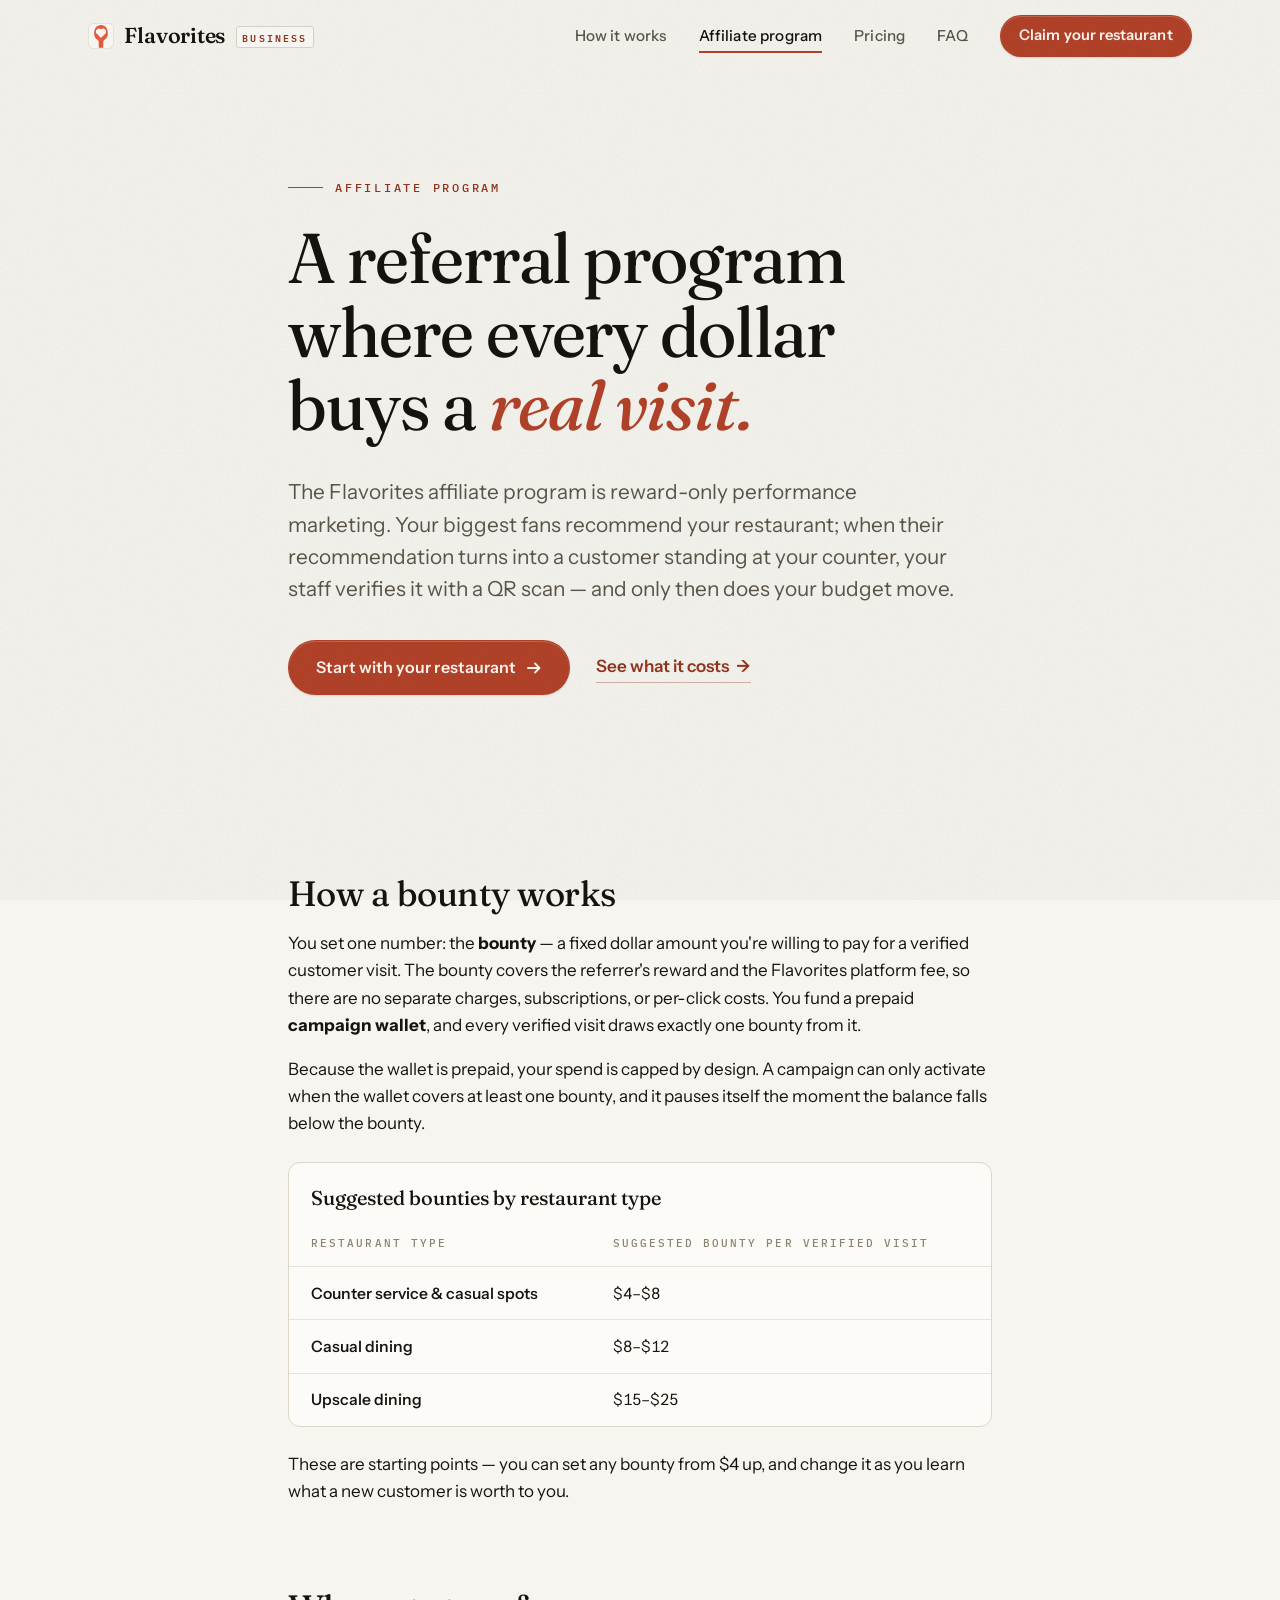
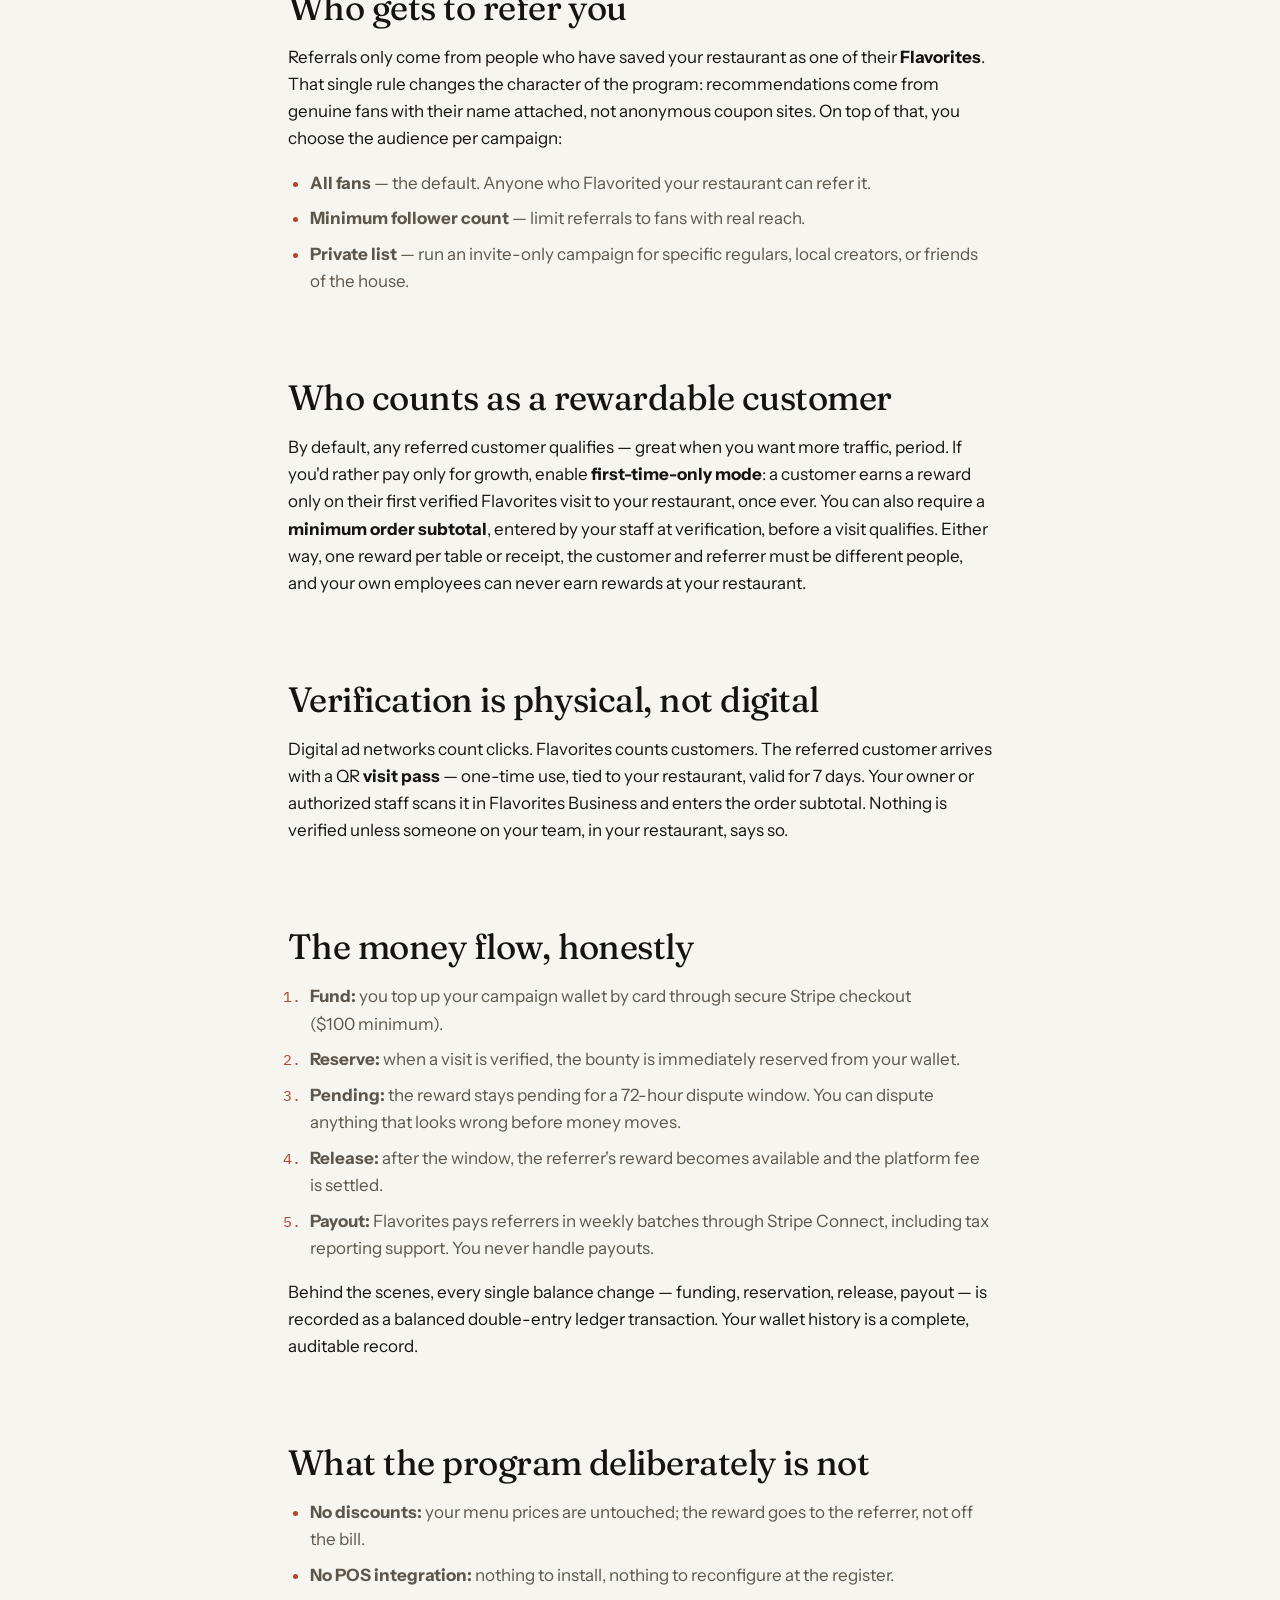
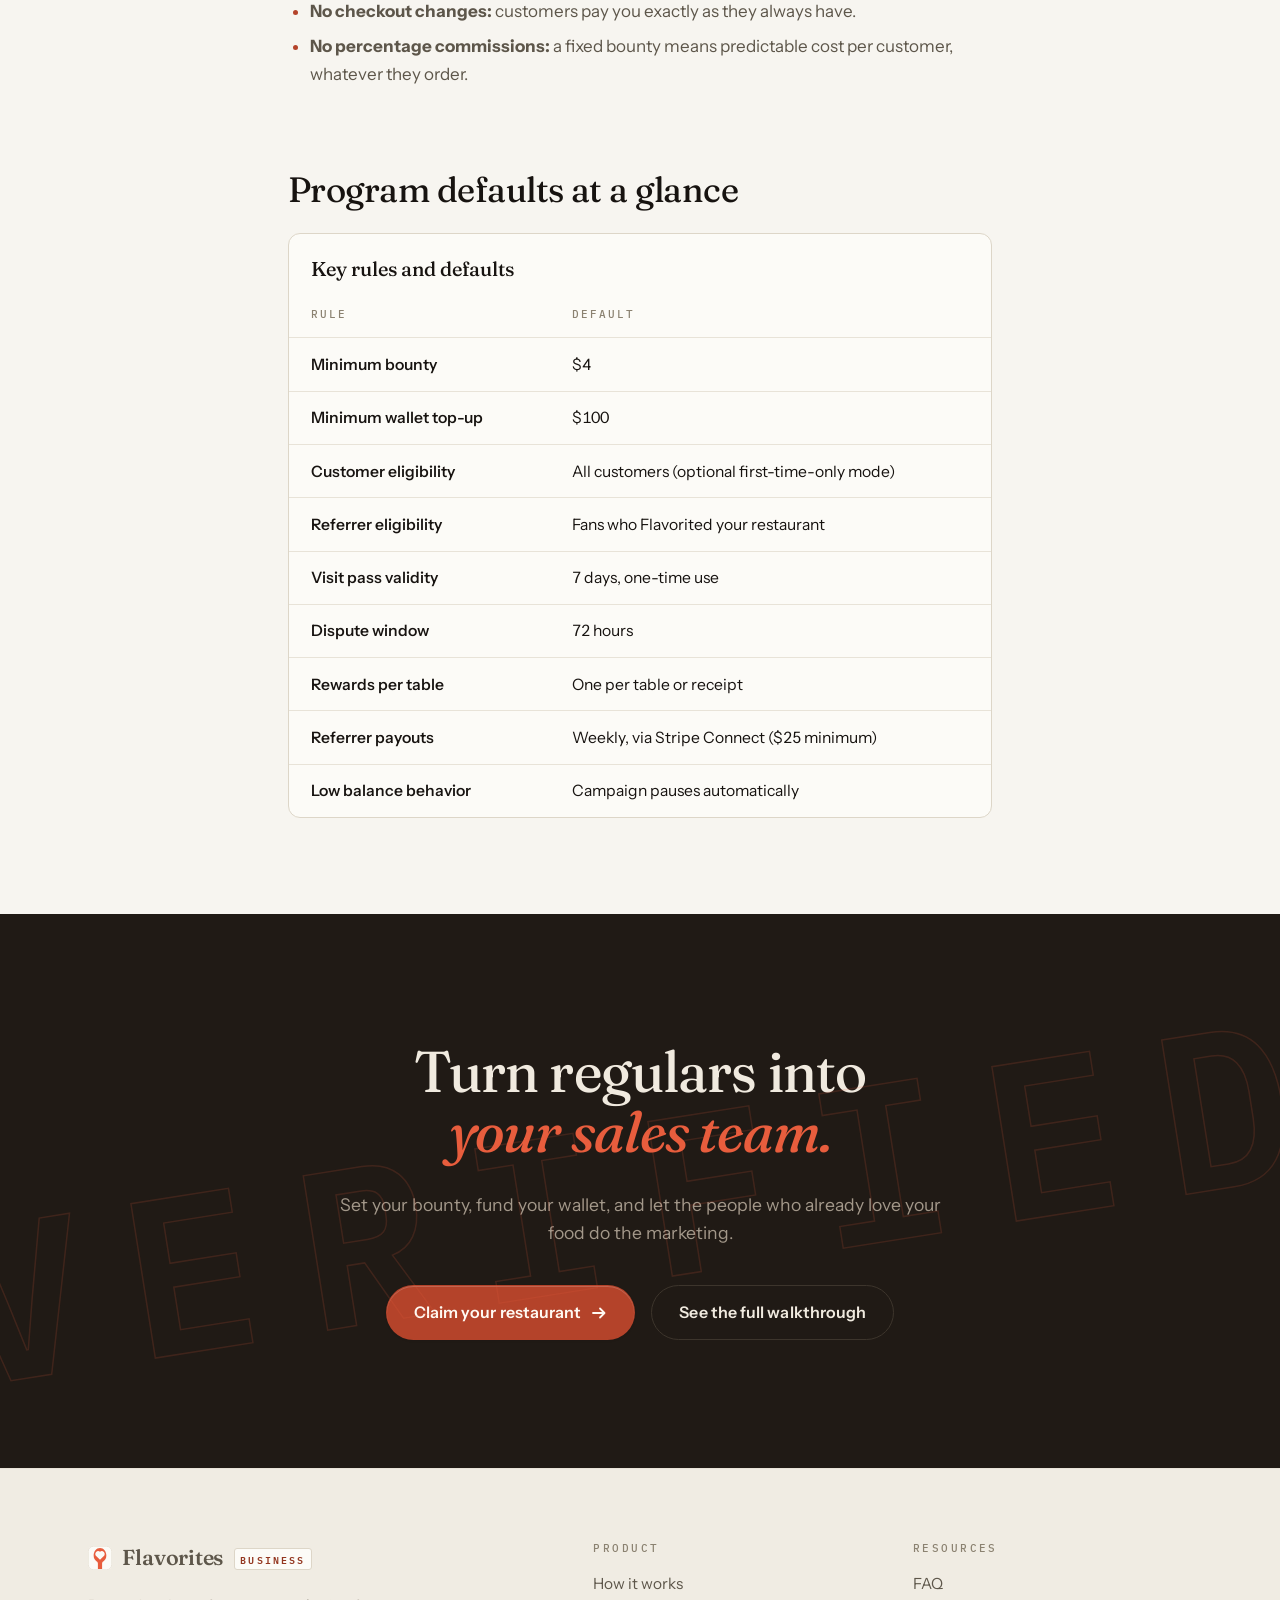
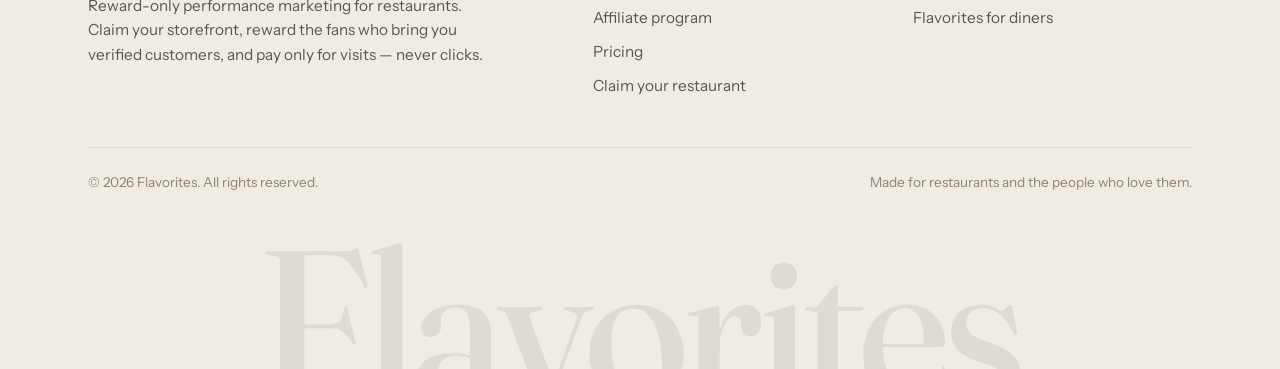
==== commit 2978c484: "Use the official spoon vector untouched in the business mark Exact spoon and heart paths from the co" ====
--- a/affiliate-program/index.html
+++ b/affiliate-program/index.html
@@ -40,7 +40,7 @@
   <header class="site-header">
     <div class="container">
       <a class="brand" href="/">
-        <svg width="26" height="26" viewBox="0 0 64 64" aria-hidden="true"><rect x="1.5" y="1.5" width="61" height="61" rx="14" fill="#FCFBF7" stroke="#DDD6C8" stroke-width="1.5"/><g transform="matrix(.58 0 0 .58 13.44 24.5)"><path fill="#E85D3D" d="M32 5c-9.8 0-16.9 8.7-16.9 20.6 0 7.2 3.1 12.7 8.2 15.6 1.9 1.1 3.1 3.1 3.1 5.3V61h11.2V46.5c0-2.2 1.2-4.2 3.1-5.3 5.1-2.9 8.2-8.4 8.2-15.6C48.9 13.7 41.8 5 32 5Z"/><path fill="#FCFBF7" transform="translate(32 26.3) scale(.7) translate(-32 -26.3)" d="M32 36.9 21.7 26.6c-3-3-3-7.9 0-10.9 2.9-2.9 7.5-3 10.3-.3 2.8-2.7 7.4-2.6 10.3.3 3 3 3 7.9 0 10.9L32 36.9Z"/></g><path fill="#E85D3D" d="M12 10h40v7H12z M12 17a5 5 0 0 0 10 0z M22 17a5 5 0 0 0 10 0z M32 17a5 5 0 0 0 10 0z M42 17a5 5 0 0 0 10 0z"/></svg>
+        <svg width="26" height="26" viewBox="0 0 64 64" aria-hidden="true"><rect width="64" height="64" rx="14" fill="#FCFBF7"/><path fill="#E85D3D" d="M32 5c-9.8 0-16.9 8.7-16.9 20.6 0 7.2 3.1 12.7 8.2 15.6 1.9 1.1 3.1 3.1 3.1 5.3V61h11.2V46.5c0-2.2 1.2-4.2 3.1-5.3 5.1-2.9 8.2-8.4 8.2-15.6C48.9 13.7 41.8 5 32 5Z"/><path fill="#FCFBF7" d="M32 36.9 21.7 26.6c-3-3-3-7.9 0-10.9 2.9-2.9 7.5-3 10.3-.3 2.8-2.7 7.4-2.6 10.3.3 3 3 3 7.9 0 10.9L32 36.9Z"/><rect x=".75" y=".75" width="62.5" height="62.5" rx="13.6" fill="none" stroke="#DDD6C8" stroke-width="1.5"/></svg>
         Flavorites <span class="brand-badge">Business</span>
       </a>
       <nav class="site-nav" aria-label="Main">
@@ -167,7 +167,7 @@
       <div class="footer-grid">
         <div class="footer-brand">
           <a class="brand" href="/">
-            <svg width="24" height="24" viewBox="0 0 64 64" aria-hidden="true"><rect x="1.5" y="1.5" width="61" height="61" rx="14" fill="#FCFBF7" stroke="#DDD6C8" stroke-width="1.5"/><g transform="matrix(.58 0 0 .58 13.44 24.5)"><path fill="#E85D3D" d="M32 5c-9.8 0-16.9 8.7-16.9 20.6 0 7.2 3.1 12.7 8.2 15.6 1.9 1.1 3.1 3.1 3.1 5.3V61h11.2V46.5c0-2.2 1.2-4.2 3.1-5.3 5.1-2.9 8.2-8.4 8.2-15.6C48.9 13.7 41.8 5 32 5Z"/><path fill="#FCFBF7" transform="translate(32 26.3) scale(.7) translate(-32 -26.3)" d="M32 36.9 21.7 26.6c-3-3-3-7.9 0-10.9 2.9-2.9 7.5-3 10.3-.3 2.8-2.7 7.4-2.6 10.3.3 3 3 3 7.9 0 10.9L32 36.9Z"/></g><path fill="#E85D3D" d="M12 10h40v7H12z M12 17a5 5 0 0 0 10 0z M22 17a5 5 0 0 0 10 0z M32 17a5 5 0 0 0 10 0z M42 17a5 5 0 0 0 10 0z"/></svg>
+            <svg width="24" height="24" viewBox="0 0 64 64" aria-hidden="true"><rect width="64" height="64" rx="14" fill="#FCFBF7"/><path fill="#E85D3D" d="M32 5c-9.8 0-16.9 8.7-16.9 20.6 0 7.2 3.1 12.7 8.2 15.6 1.9 1.1 3.1 3.1 3.1 5.3V61h11.2V46.5c0-2.2 1.2-4.2 3.1-5.3 5.1-2.9 8.2-8.4 8.2-15.6C48.9 13.7 41.8 5 32 5Z"/><path fill="#FCFBF7" d="M32 36.9 21.7 26.6c-3-3-3-7.9 0-10.9 2.9-2.9 7.5-3 10.3-.3 2.8-2.7 7.4-2.6 10.3.3 3 3 3 7.9 0 10.9L32 36.9Z"/><rect x=".75" y=".75" width="62.5" height="62.5" rx="13.6" fill="none" stroke="#DDD6C8" stroke-width="1.5"/></svg>
             Flavorites <span class="brand-badge">Business</span>
           </a>
           <p>Reward-only performance marketing for restaurants. Claim your storefront, reward the fans who bring you verified customers, and pay only for visits — never clicks.</p>
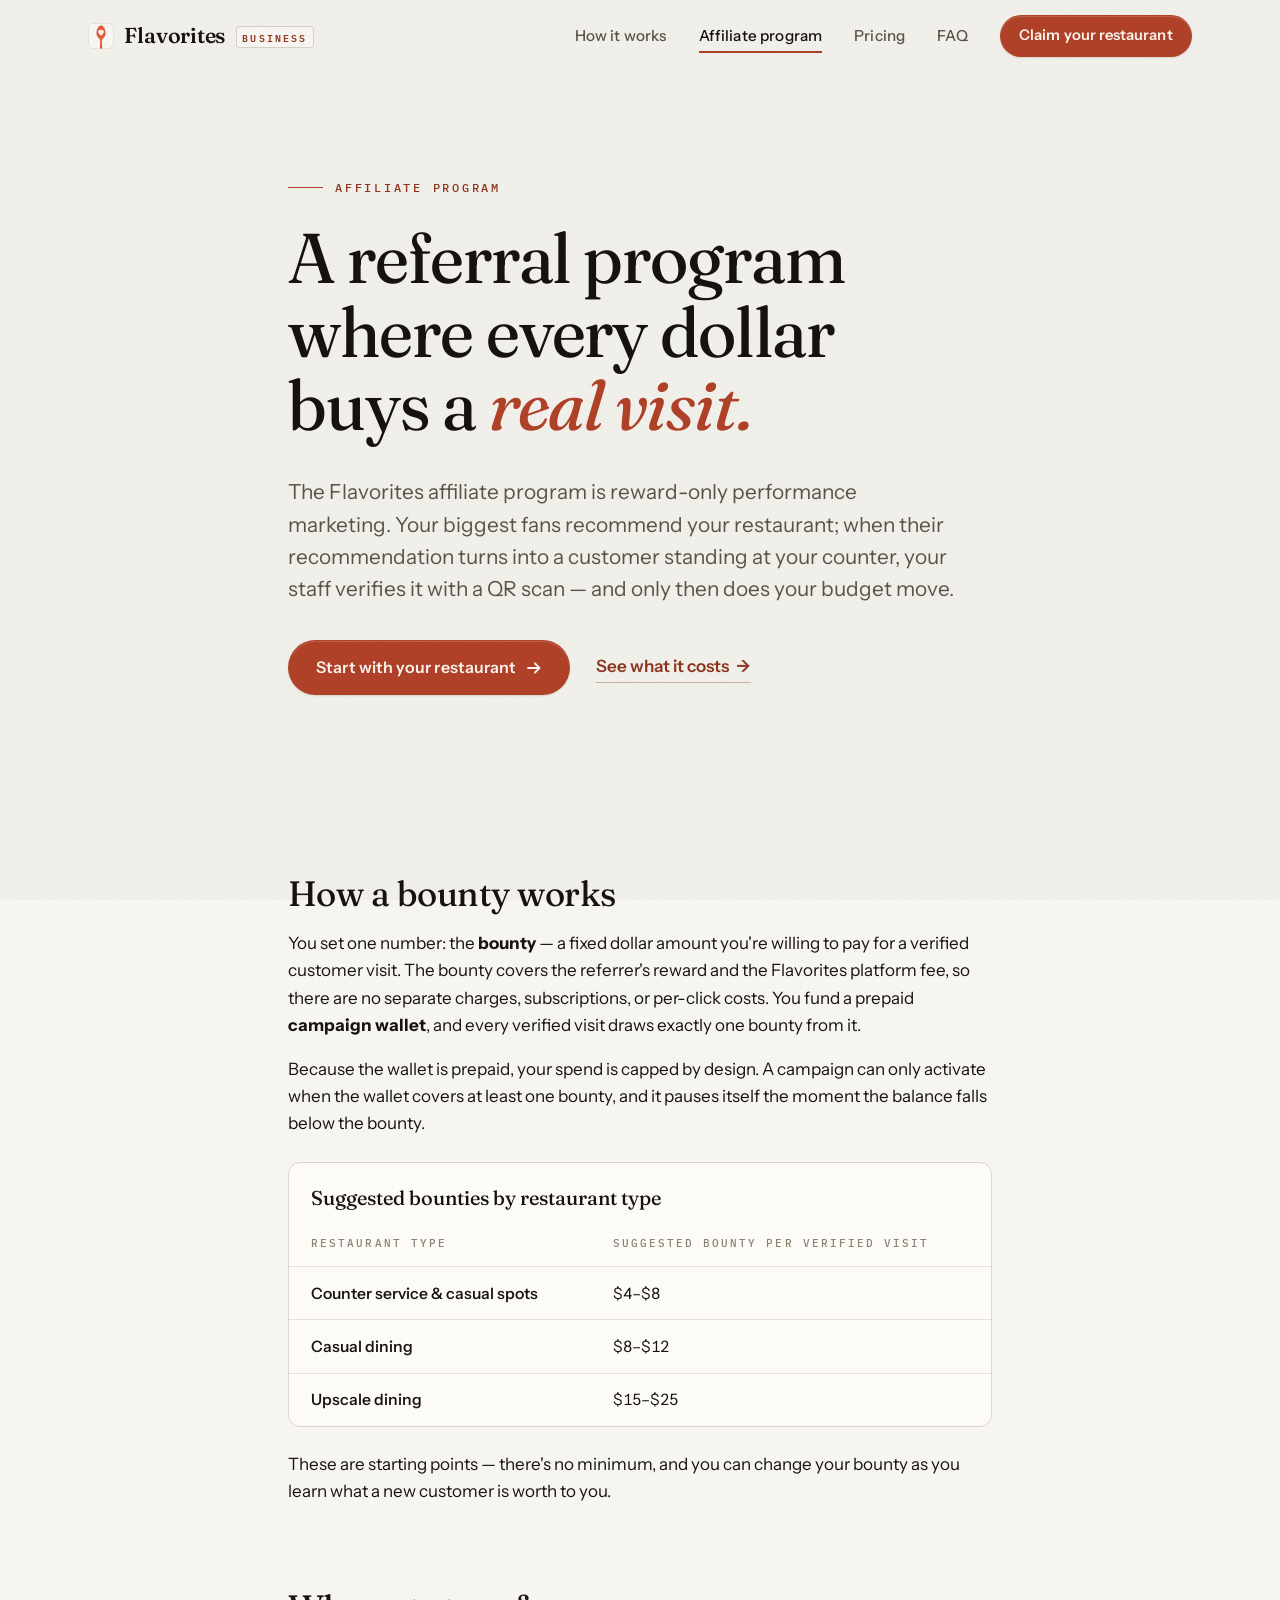
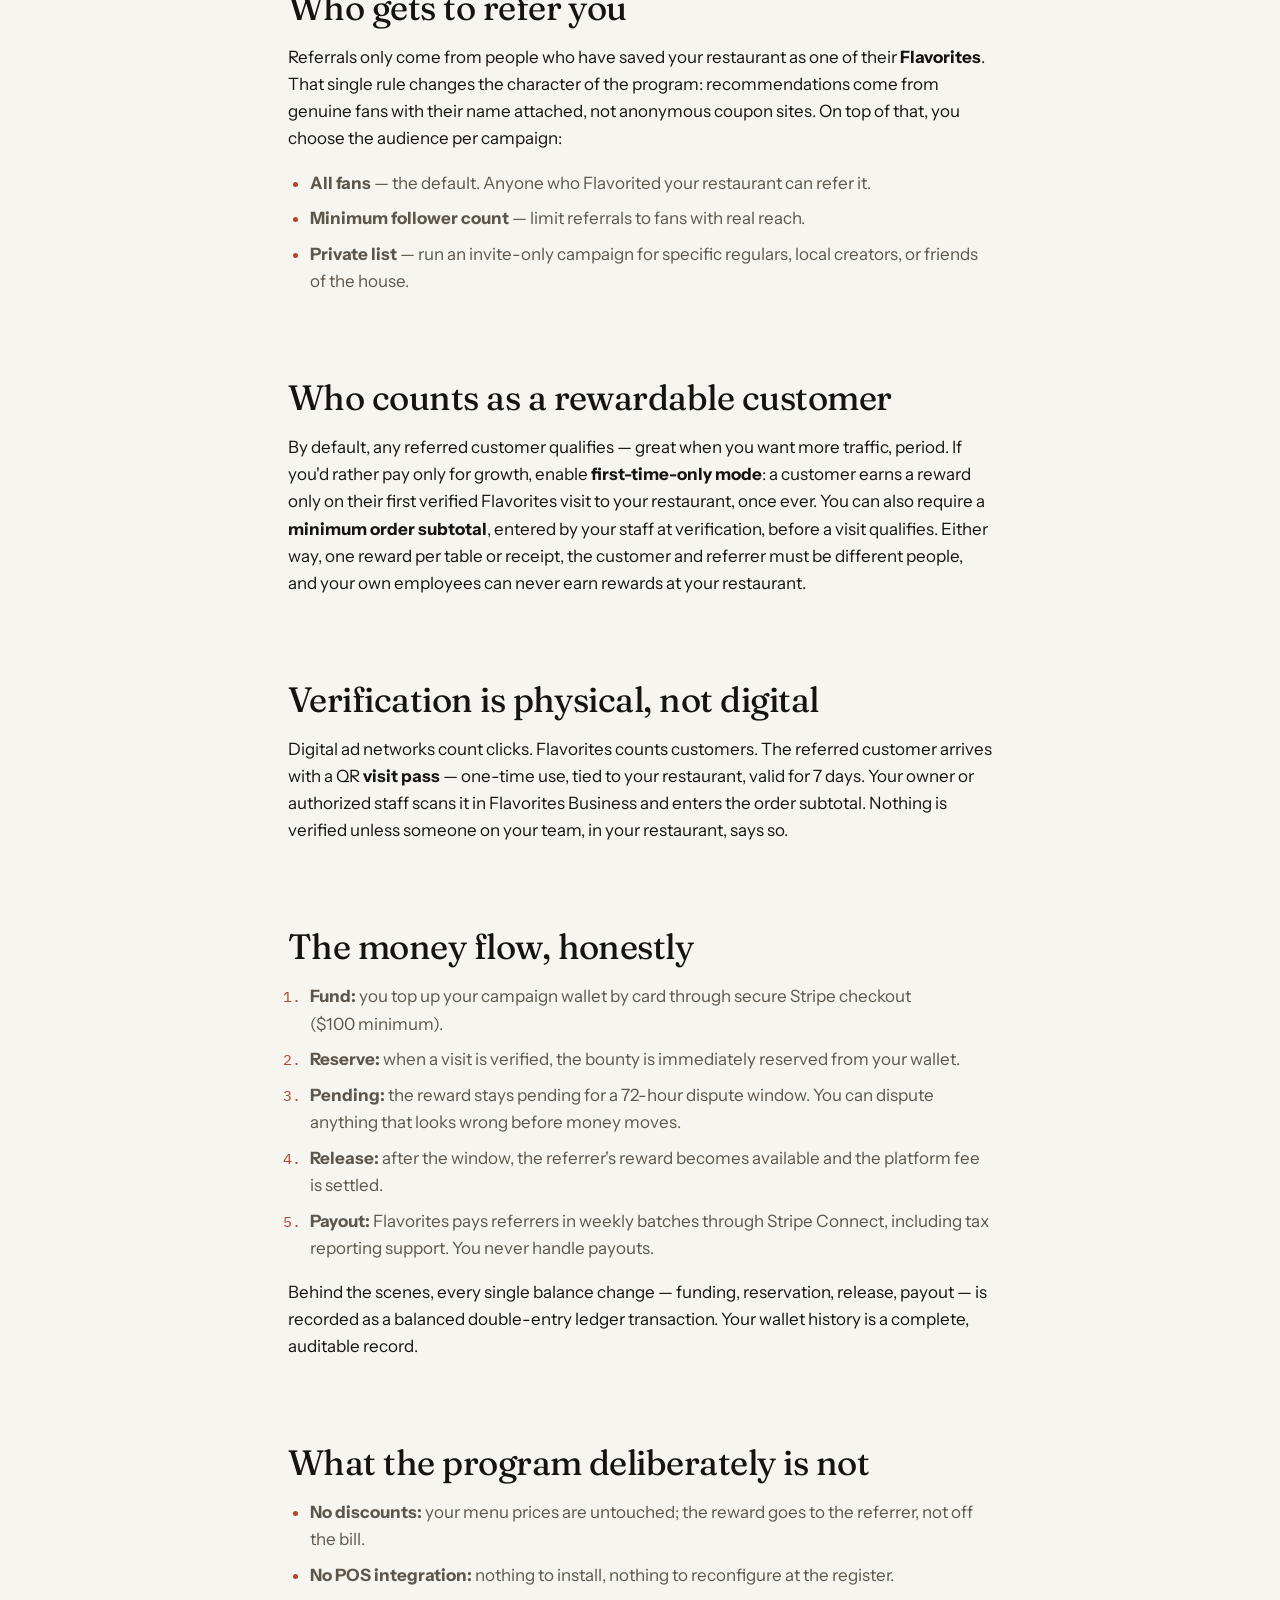
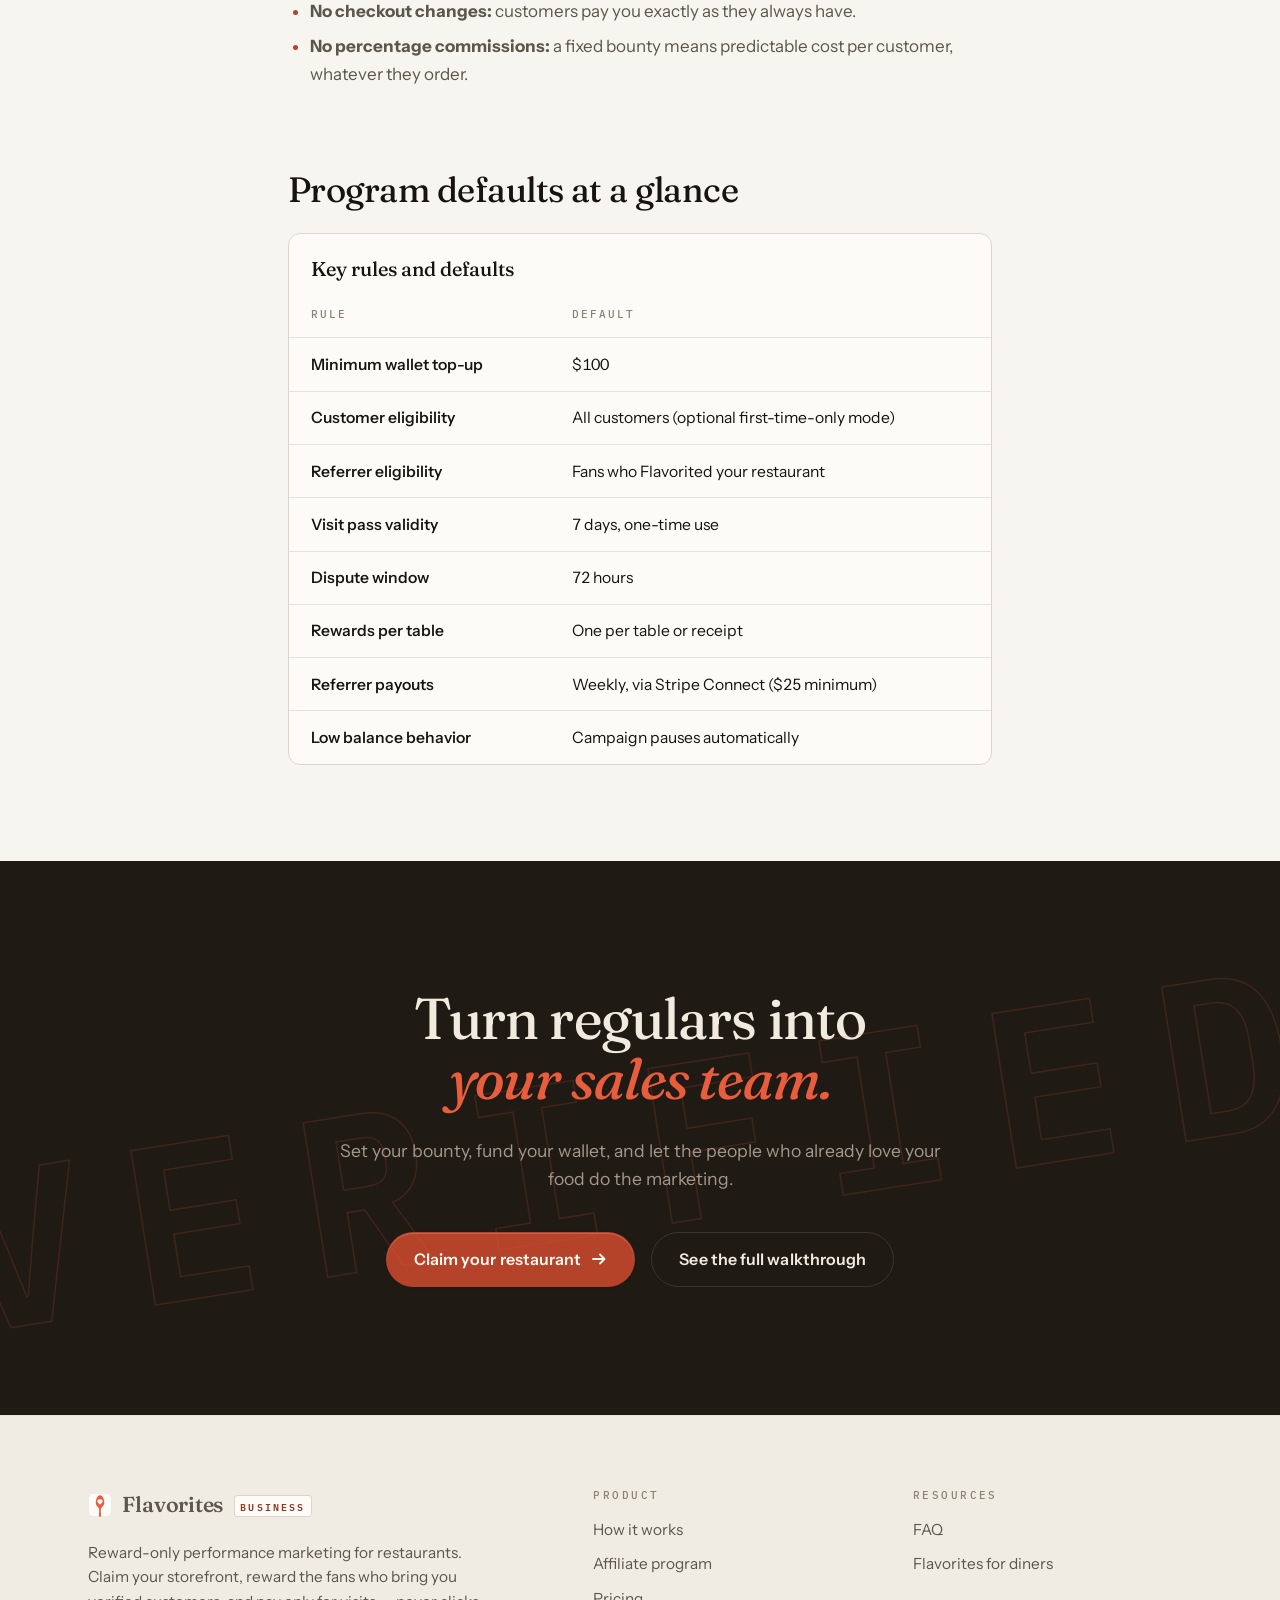
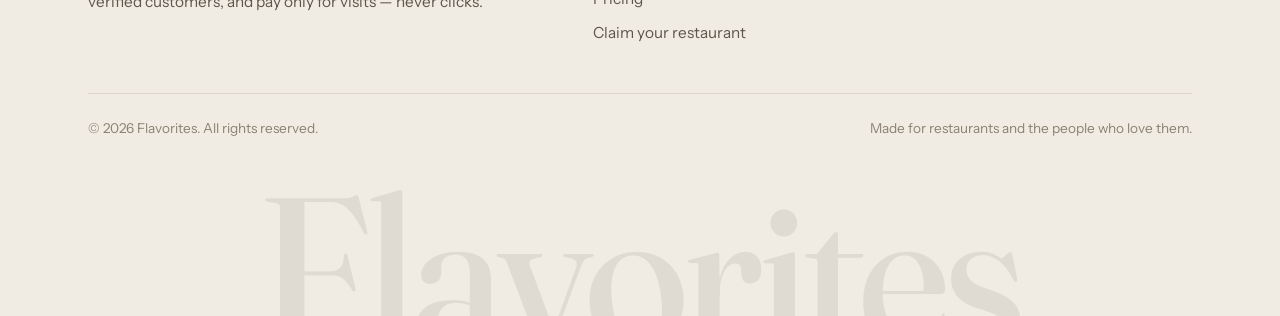
==== commit fe4f94d7: "Rebuild mark from current icon renders; refocus messaging on trackability - Brand mark traced from t" ====
--- a/affiliate-program/index.html
+++ b/affiliate-program/index.html
@@ -40,7 +40,7 @@
   <header class="site-header">
     <div class="container">
       <a class="brand" href="/">
-        <svg width="26" height="26" viewBox="0 0 64 64" aria-hidden="true"><rect width="64" height="64" rx="14" fill="#FCFBF7"/><path fill="#E85D3D" d="M32 5c-9.8 0-16.9 8.7-16.9 20.6 0 7.2 3.1 12.7 8.2 15.6 1.9 1.1 3.1 3.1 3.1 5.3V61h11.2V46.5c0-2.2 1.2-4.2 3.1-5.3 5.1-2.9 8.2-8.4 8.2-15.6C48.9 13.7 41.8 5 32 5Z"/><path fill="#FCFBF7" d="M32 36.9 21.7 26.6c-3-3-3-7.9 0-10.9 2.9-2.9 7.5-3 10.3-.3 2.8-2.7 7.4-2.6 10.3.3 3 3 3 7.9 0 10.9L32 36.9Z"/><rect x=".75" y=".75" width="62.5" height="62.5" rx="13.6" fill="none" stroke="#DDD6C8" stroke-width="1.5"/></svg>
+        <svg width="26" height="26" viewBox="0 0 64 64" aria-hidden="true"><rect width="64" height="64" rx="14" fill="#FCFBF7"/><path fill="#E85D3D" d="M31.4 6.2 33.2 6.3 35.4 7.0 37.0 8.1 38.9 10.2 40.4 12.8 42.0 16.6 42.9 20.3 43.2 23.3 43.2 27.1 42.2 31.5 40.4 34.5 35.7 39.6 35.1 40.6 34.5 42.4 34.3 44.1 34.2 49.0 35.0 62.4 34.9 64.0 29.1 63.9 29.9 49.4 29.9 44.5 29.6 42.4 28.7 40.0 24.3 35.3 22.5 32.6 21.7 30.8 21.1 28.9 20.8 25.6 20.9 22.6 21.4 19.3 22.5 15.4 23.6 12.8 25.7 9.5 27.2 8.0 29.1 6.8 31.3 6.2Z"/><path fill="#FCFBF7" d="M28.5 16.9 30.2 16.9 31.3 17.4 32.0 18.1 34.0 16.9 35.9 17.0 38.0 18.2 39.0 19.9 39.2 22.0 38.2 24.8 34.7 28.8 32.2 30.7 31.7 30.7 30.2 29.5 27.5 26.9 25.8 24.7 25.0 22.7 24.9 20.8 25.7 18.7 26.8 17.7 28.5 17.0Z"/><rect x=".75" y=".75" width="62.5" height="62.5" rx="13.6" fill="none" stroke="#DDD6C8" stroke-width="1.5"/></svg>
         Flavorites <span class="brand-badge">Business</span>
       </a>
       <nav class="site-nav" aria-label="Main">
@@ -93,7 +93,7 @@
             </tbody>
           </table>
         </div>
-        <p>These are starting points — you can set any bounty from $4 up, and change it as you learn what a new customer is worth to you.</p>
+        <p>These are starting points — there's no minimum, and you can change your bounty as you learn what a new customer is worth to you.</p>
 
         <h2>Who gets to refer you</h2>
         <p>Referrals only come from people who have saved your restaurant as one of their <strong>Flavorites</strong>. That single rule changes the character of the program: recommendations come from genuine fans with their name attached, not anonymous coupon sites. On top of that, you choose the audience per campaign:</p>
@@ -135,7 +135,6 @@
               <tr><th scope="col">Rule</th><th scope="col">Default</th></tr>
             </thead>
             <tbody>
-              <tr><th scope="row">Minimum bounty</th><td>$4</td></tr>
               <tr><th scope="row">Minimum wallet top-up</th><td>$100</td></tr>
               <tr><th scope="row">Customer eligibility</th><td>All customers (optional first-time-only mode)</td></tr>
               <tr><th scope="row">Referrer eligibility</th><td>Fans who Flavorited your restaurant</td></tr>
@@ -167,7 +166,7 @@
       <div class="footer-grid">
         <div class="footer-brand">
           <a class="brand" href="/">
-            <svg width="24" height="24" viewBox="0 0 64 64" aria-hidden="true"><rect width="64" height="64" rx="14" fill="#FCFBF7"/><path fill="#E85D3D" d="M32 5c-9.8 0-16.9 8.7-16.9 20.6 0 7.2 3.1 12.7 8.2 15.6 1.9 1.1 3.1 3.1 3.1 5.3V61h11.2V46.5c0-2.2 1.2-4.2 3.1-5.3 5.1-2.9 8.2-8.4 8.2-15.6C48.9 13.7 41.8 5 32 5Z"/><path fill="#FCFBF7" d="M32 36.9 21.7 26.6c-3-3-3-7.9 0-10.9 2.9-2.9 7.5-3 10.3-.3 2.8-2.7 7.4-2.6 10.3.3 3 3 3 7.9 0 10.9L32 36.9Z"/><rect x=".75" y=".75" width="62.5" height="62.5" rx="13.6" fill="none" stroke="#DDD6C8" stroke-width="1.5"/></svg>
+            <svg width="24" height="24" viewBox="0 0 64 64" aria-hidden="true"><rect width="64" height="64" rx="14" fill="#FCFBF7"/><path fill="#E85D3D" d="M31.4 6.2 33.2 6.3 35.4 7.0 37.0 8.1 38.9 10.2 40.4 12.8 42.0 16.6 42.9 20.3 43.2 23.3 43.2 27.1 42.2 31.5 40.4 34.5 35.7 39.6 35.1 40.6 34.5 42.4 34.3 44.1 34.2 49.0 35.0 62.4 34.9 64.0 29.1 63.9 29.9 49.4 29.9 44.5 29.6 42.4 28.7 40.0 24.3 35.3 22.5 32.6 21.7 30.8 21.1 28.9 20.8 25.6 20.9 22.6 21.4 19.3 22.5 15.4 23.6 12.8 25.7 9.5 27.2 8.0 29.1 6.8 31.3 6.2Z"/><path fill="#FCFBF7" d="M28.5 16.9 30.2 16.9 31.3 17.4 32.0 18.1 34.0 16.9 35.9 17.0 38.0 18.2 39.0 19.9 39.2 22.0 38.2 24.8 34.7 28.8 32.2 30.7 31.7 30.7 30.2 29.5 27.5 26.9 25.8 24.7 25.0 22.7 24.9 20.8 25.7 18.7 26.8 17.7 28.5 17.0Z"/><rect x=".75" y=".75" width="62.5" height="62.5" rx="13.6" fill="none" stroke="#DDD6C8" stroke-width="1.5"/></svg>
             Flavorites <span class="brand-badge">Business</span>
           </a>
           <p>Reward-only performance marketing for restaurants. Claim your storefront, reward the fans who bring you verified customers, and pay only for visits — never clicks.</p>
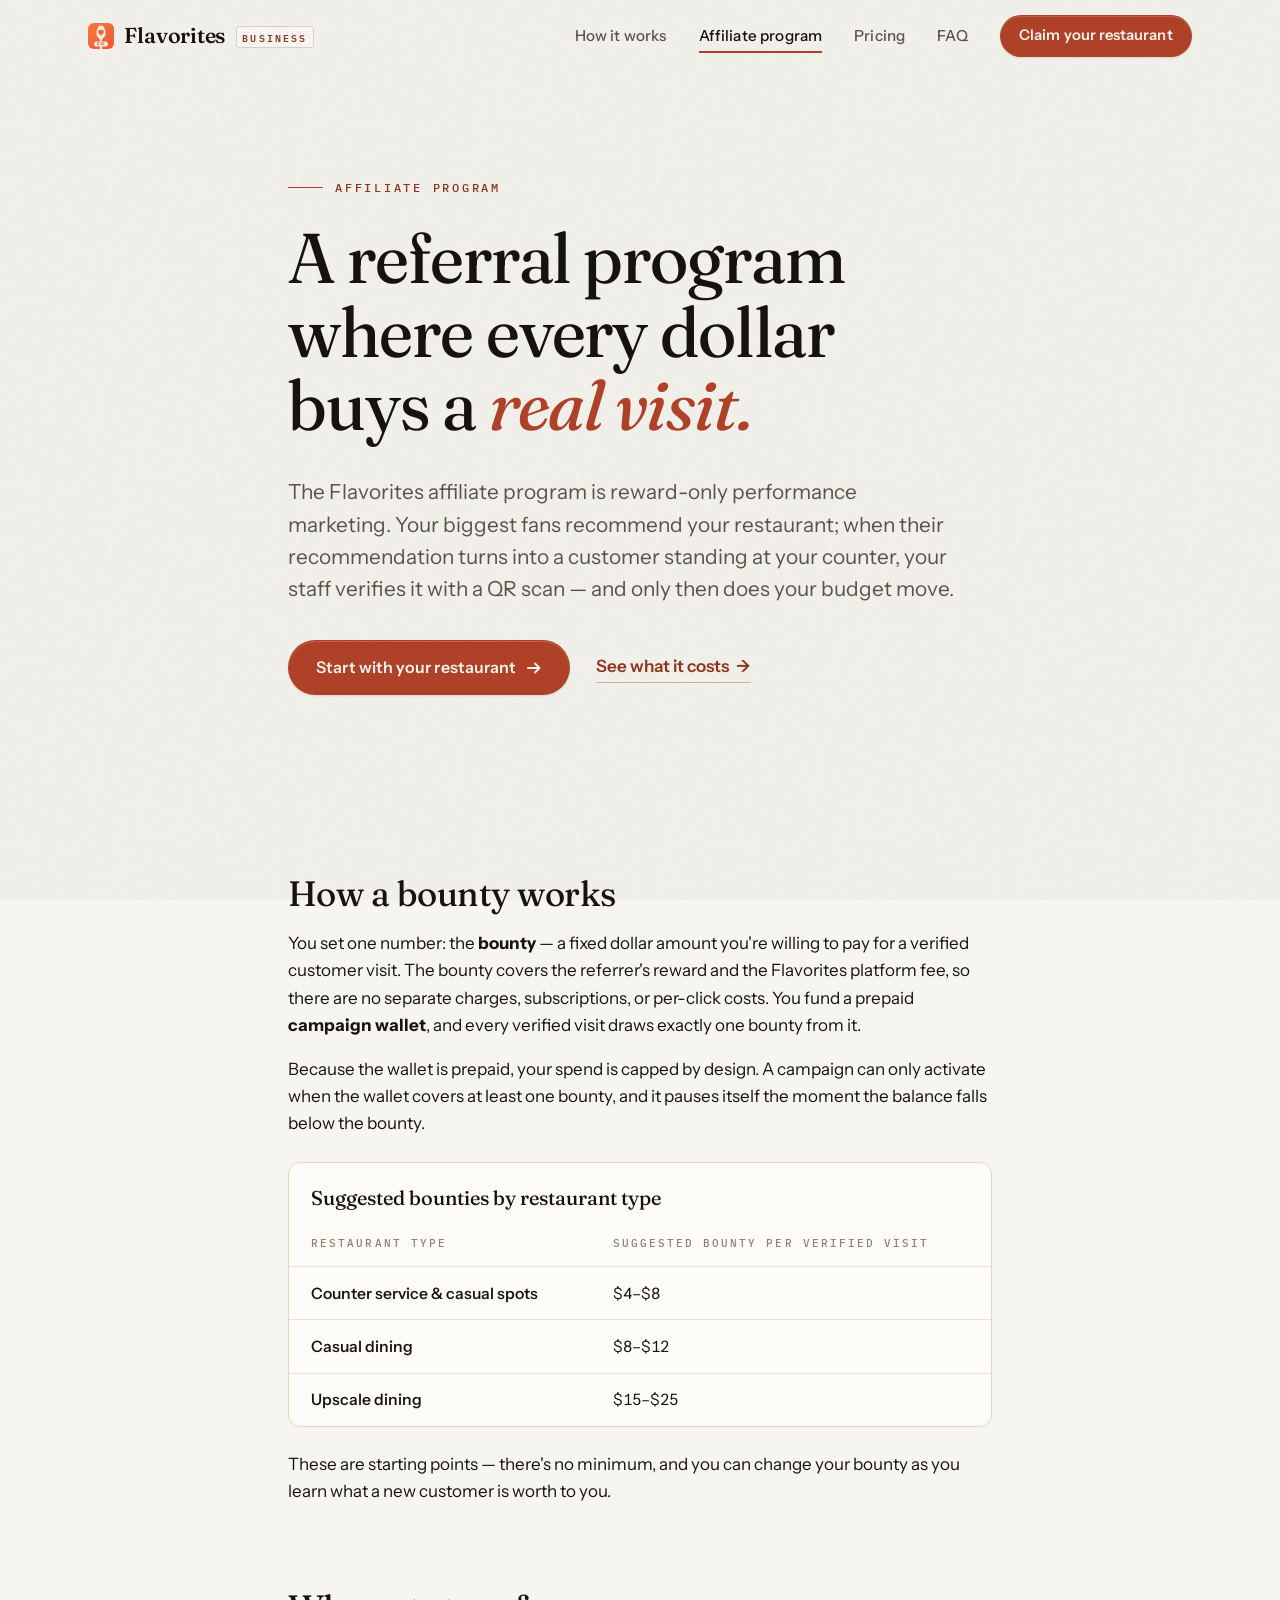
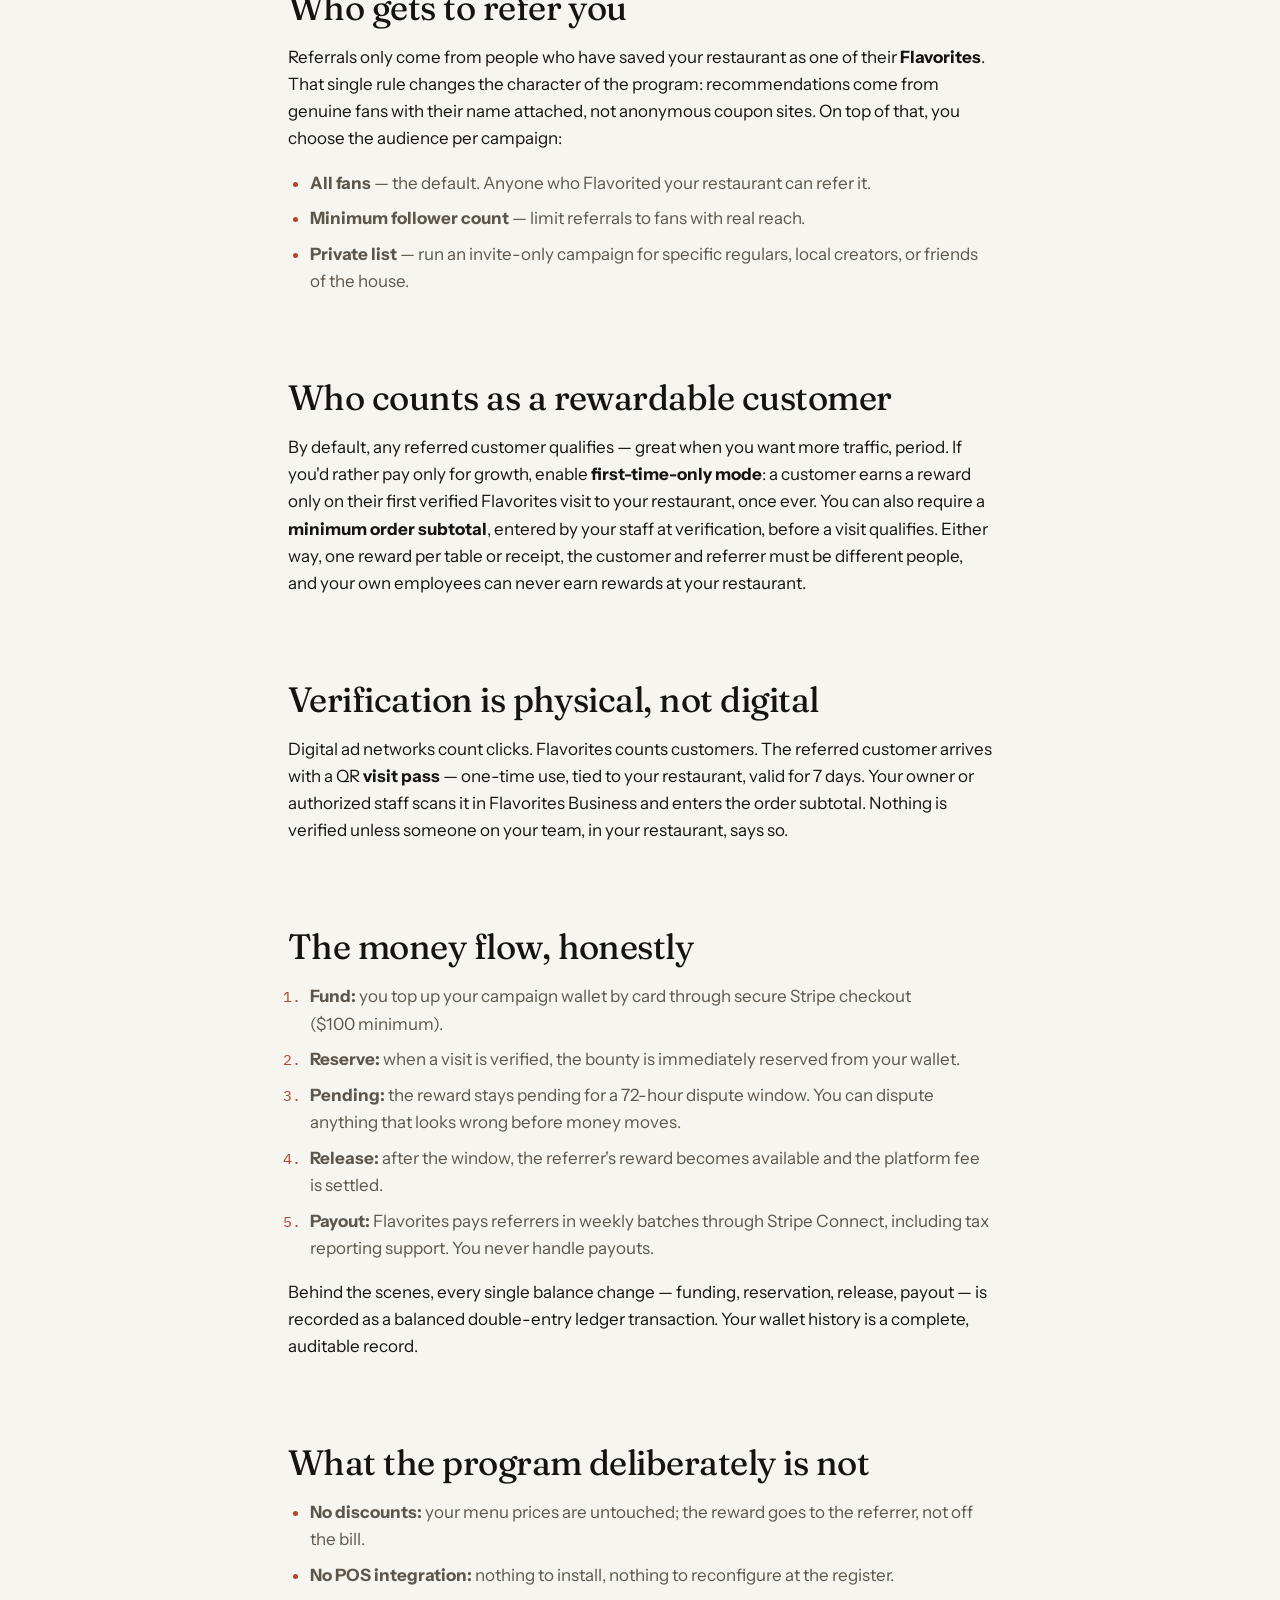
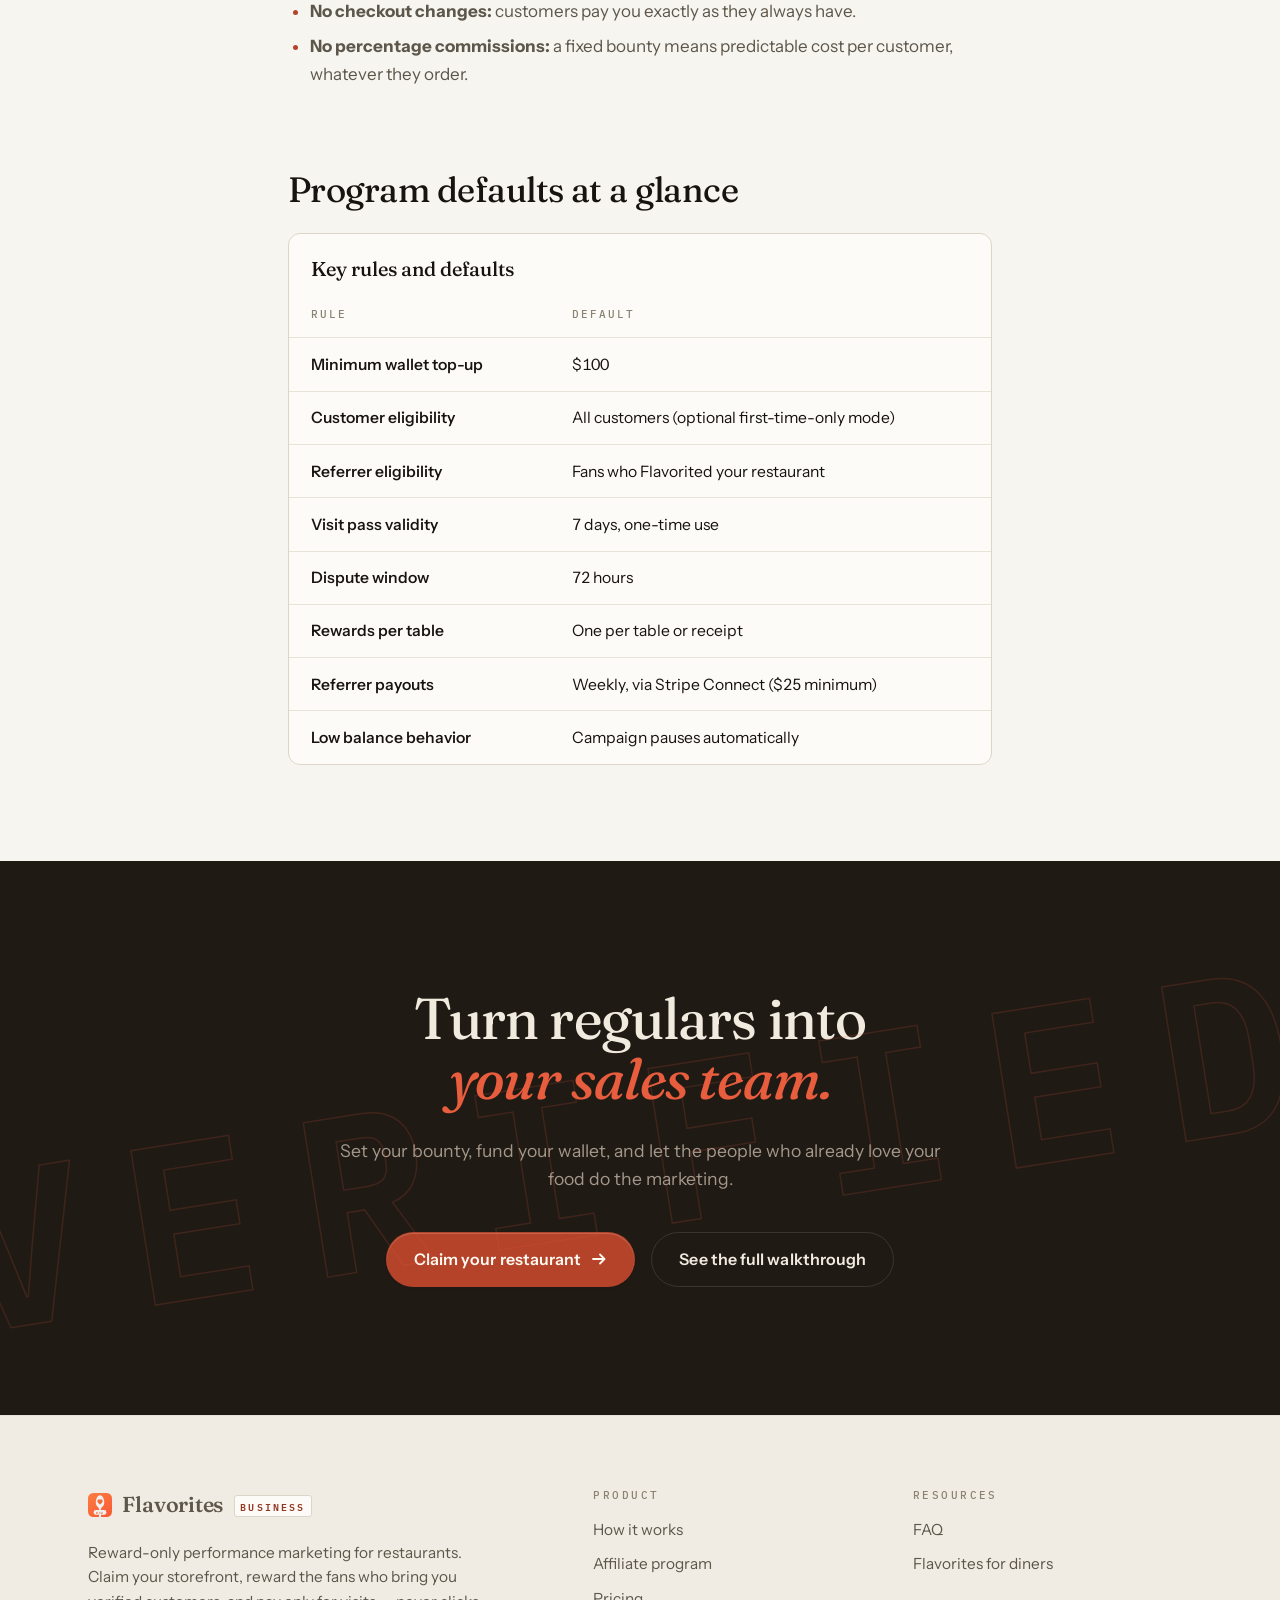
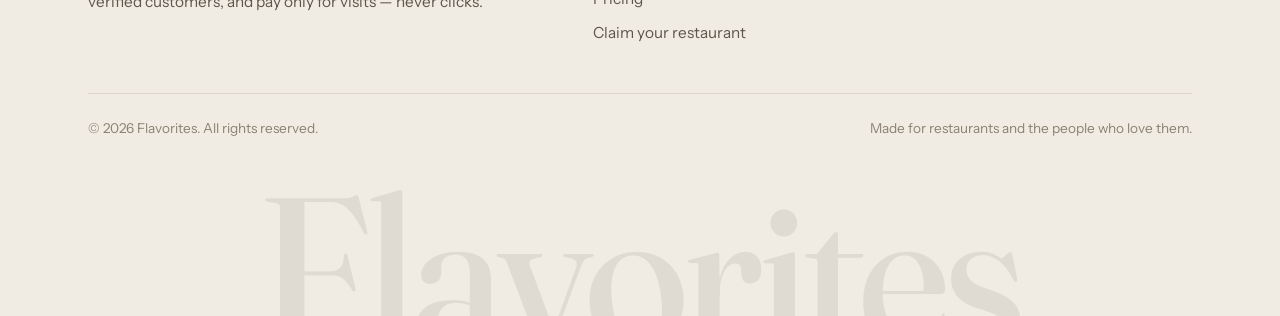
==== commit bb8f5ba6: "Switch business mark to the normal app logo with a BIZ badge The white-tile inversion disappeared on" ====
--- a/affiliate-program/index.html
+++ b/affiliate-program/index.html
@@ -40,7 +40,7 @@
   <header class="site-header">
     <div class="container">
       <a class="brand" href="/">
-        <svg width="26" height="26" viewBox="0 0 64 64" aria-hidden="true"><rect width="64" height="64" rx="14" fill="#FCFBF7"/><path fill="#E85D3D" d="M31.4 6.2 33.2 6.3 35.4 7.0 37.0 8.1 38.9 10.2 40.4 12.8 42.0 16.6 42.9 20.3 43.2 23.3 43.2 27.1 42.2 31.5 40.4 34.5 35.7 39.6 35.1 40.6 34.5 42.4 34.3 44.1 34.2 49.0 35.0 62.4 34.9 64.0 29.1 63.9 29.9 49.4 29.9 44.5 29.6 42.4 28.7 40.0 24.3 35.3 22.5 32.6 21.7 30.8 21.1 28.9 20.8 25.6 20.9 22.6 21.4 19.3 22.5 15.4 23.6 12.8 25.7 9.5 27.2 8.0 29.1 6.8 31.3 6.2Z"/><path fill="#FCFBF7" d="M28.5 16.9 30.2 16.9 31.3 17.4 32.0 18.1 34.0 16.9 35.9 17.0 38.0 18.2 39.0 19.9 39.2 22.0 38.2 24.8 34.7 28.8 32.2 30.7 31.7 30.7 30.2 29.5 27.5 26.9 25.8 24.7 25.0 22.7 24.9 20.8 25.7 18.7 26.8 17.7 28.5 17.0Z"/><rect x=".75" y=".75" width="62.5" height="62.5" rx="13.6" fill="none" stroke="#DDD6C8" stroke-width="1.5"/></svg>
+        <svg width="26" height="26" viewBox="0 0 64 64" aria-hidden="true"><defs><linearGradient id="fbz-bg" x1="10" y1="4" x2="56" y2="62" gradientUnits="userSpaceOnUse"><stop stop-color="#FB793F"/><stop offset="1" stop-color="#FA5C36"/></linearGradient><clipPath id="fbz-tile"><rect width="64" height="64" rx="14"/></clipPath></defs><g clip-path="url(#fbz-tile)"><rect width="64" height="64" fill="url(#fbz-bg)"/><path fill="#F1F2EF" d="M31.4 6.2 33.2 6.3 35.4 7.0 37.0 8.1 38.9 10.2 40.4 12.8 42.0 16.6 42.9 20.3 43.2 23.3 43.2 27.1 42.2 31.5 40.4 34.5 35.7 39.6 35.1 40.6 34.5 42.4 34.3 44.1 34.2 49.0 35.0 62.4 34.9 64.0 29.1 63.9 29.9 49.4 29.9 44.5 29.6 42.4 28.7 40.0 24.3 35.3 22.5 32.6 21.7 30.8 21.1 28.9 20.8 25.6 20.9 22.6 21.4 19.3 22.5 15.4 23.6 12.8 25.7 9.5 27.2 8.0 29.1 6.8 31.3 6.2Z"/><path fill="#F66B3C" d="M28.5 16.9 30.2 16.9 31.3 17.4 32.0 18.1 34.0 16.9 35.9 17.0 38.0 18.2 39.0 19.9 39.2 22.0 38.2 24.8 34.7 28.8 32.2 30.7 31.7 30.7 30.2 29.5 27.5 26.9 25.8 24.7 25.0 22.7 24.9 20.8 25.7 18.7 26.8 17.7 28.5 17.0Z"/><rect x="15" y="45.5" width="34" height="12.5" rx="6.25" fill="#F1F2EF"/><text x="32" y="55" text-anchor="middle" font-family="&#39;IBM Plex Mono&#39;, ui-monospace, Menlo, monospace" font-weight="700" font-size="9" letter-spacing="1.5" fill="#FA5C36">BIZ</text></g></svg>
         Flavorites <span class="brand-badge">Business</span>
       </a>
       <nav class="site-nav" aria-label="Main">
@@ -166,7 +166,7 @@
       <div class="footer-grid">
         <div class="footer-brand">
           <a class="brand" href="/">
-            <svg width="24" height="24" viewBox="0 0 64 64" aria-hidden="true"><rect width="64" height="64" rx="14" fill="#FCFBF7"/><path fill="#E85D3D" d="M31.4 6.2 33.2 6.3 35.4 7.0 37.0 8.1 38.9 10.2 40.4 12.8 42.0 16.6 42.9 20.3 43.2 23.3 43.2 27.1 42.2 31.5 40.4 34.5 35.7 39.6 35.1 40.6 34.5 42.4 34.3 44.1 34.2 49.0 35.0 62.4 34.9 64.0 29.1 63.9 29.9 49.4 29.9 44.5 29.6 42.4 28.7 40.0 24.3 35.3 22.5 32.6 21.7 30.8 21.1 28.9 20.8 25.6 20.9 22.6 21.4 19.3 22.5 15.4 23.6 12.8 25.7 9.5 27.2 8.0 29.1 6.8 31.3 6.2Z"/><path fill="#FCFBF7" d="M28.5 16.9 30.2 16.9 31.3 17.4 32.0 18.1 34.0 16.9 35.9 17.0 38.0 18.2 39.0 19.9 39.2 22.0 38.2 24.8 34.7 28.8 32.2 30.7 31.7 30.7 30.2 29.5 27.5 26.9 25.8 24.7 25.0 22.7 24.9 20.8 25.7 18.7 26.8 17.7 28.5 17.0Z"/><rect x=".75" y=".75" width="62.5" height="62.5" rx="13.6" fill="none" stroke="#DDD6C8" stroke-width="1.5"/></svg>
+            <svg width="24" height="24" viewBox="0 0 64 64" aria-hidden="true"><g clip-path="url(#fbz-tile)"><rect width="64" height="64" fill="url(#fbz-bg)"/><path fill="#F1F2EF" d="M31.4 6.2 33.2 6.3 35.4 7.0 37.0 8.1 38.9 10.2 40.4 12.8 42.0 16.6 42.9 20.3 43.2 23.3 43.2 27.1 42.2 31.5 40.4 34.5 35.7 39.6 35.1 40.6 34.5 42.4 34.3 44.1 34.2 49.0 35.0 62.4 34.9 64.0 29.1 63.9 29.9 49.4 29.9 44.5 29.6 42.4 28.7 40.0 24.3 35.3 22.5 32.6 21.7 30.8 21.1 28.9 20.8 25.6 20.9 22.6 21.4 19.3 22.5 15.4 23.6 12.8 25.7 9.5 27.2 8.0 29.1 6.8 31.3 6.2Z"/><path fill="#F66B3C" d="M28.5 16.9 30.2 16.9 31.3 17.4 32.0 18.1 34.0 16.9 35.9 17.0 38.0 18.2 39.0 19.9 39.2 22.0 38.2 24.8 34.7 28.8 32.2 30.7 31.7 30.7 30.2 29.5 27.5 26.9 25.8 24.7 25.0 22.7 24.9 20.8 25.7 18.7 26.8 17.7 28.5 17.0Z"/><rect x="15" y="45.5" width="34" height="12.5" rx="6.25" fill="#F1F2EF"/><text x="32" y="55" text-anchor="middle" font-family="&#39;IBM Plex Mono&#39;, ui-monospace, Menlo, monospace" font-weight="700" font-size="9" letter-spacing="1.5" fill="#FA5C36">BIZ</text></g></svg>
             Flavorites <span class="brand-badge">Business</span>
           </a>
           <p>Reward-only performance marketing for restaurants. Claim your storefront, reward the fans who bring you verified customers, and pay only for visits — never clicks.</p>
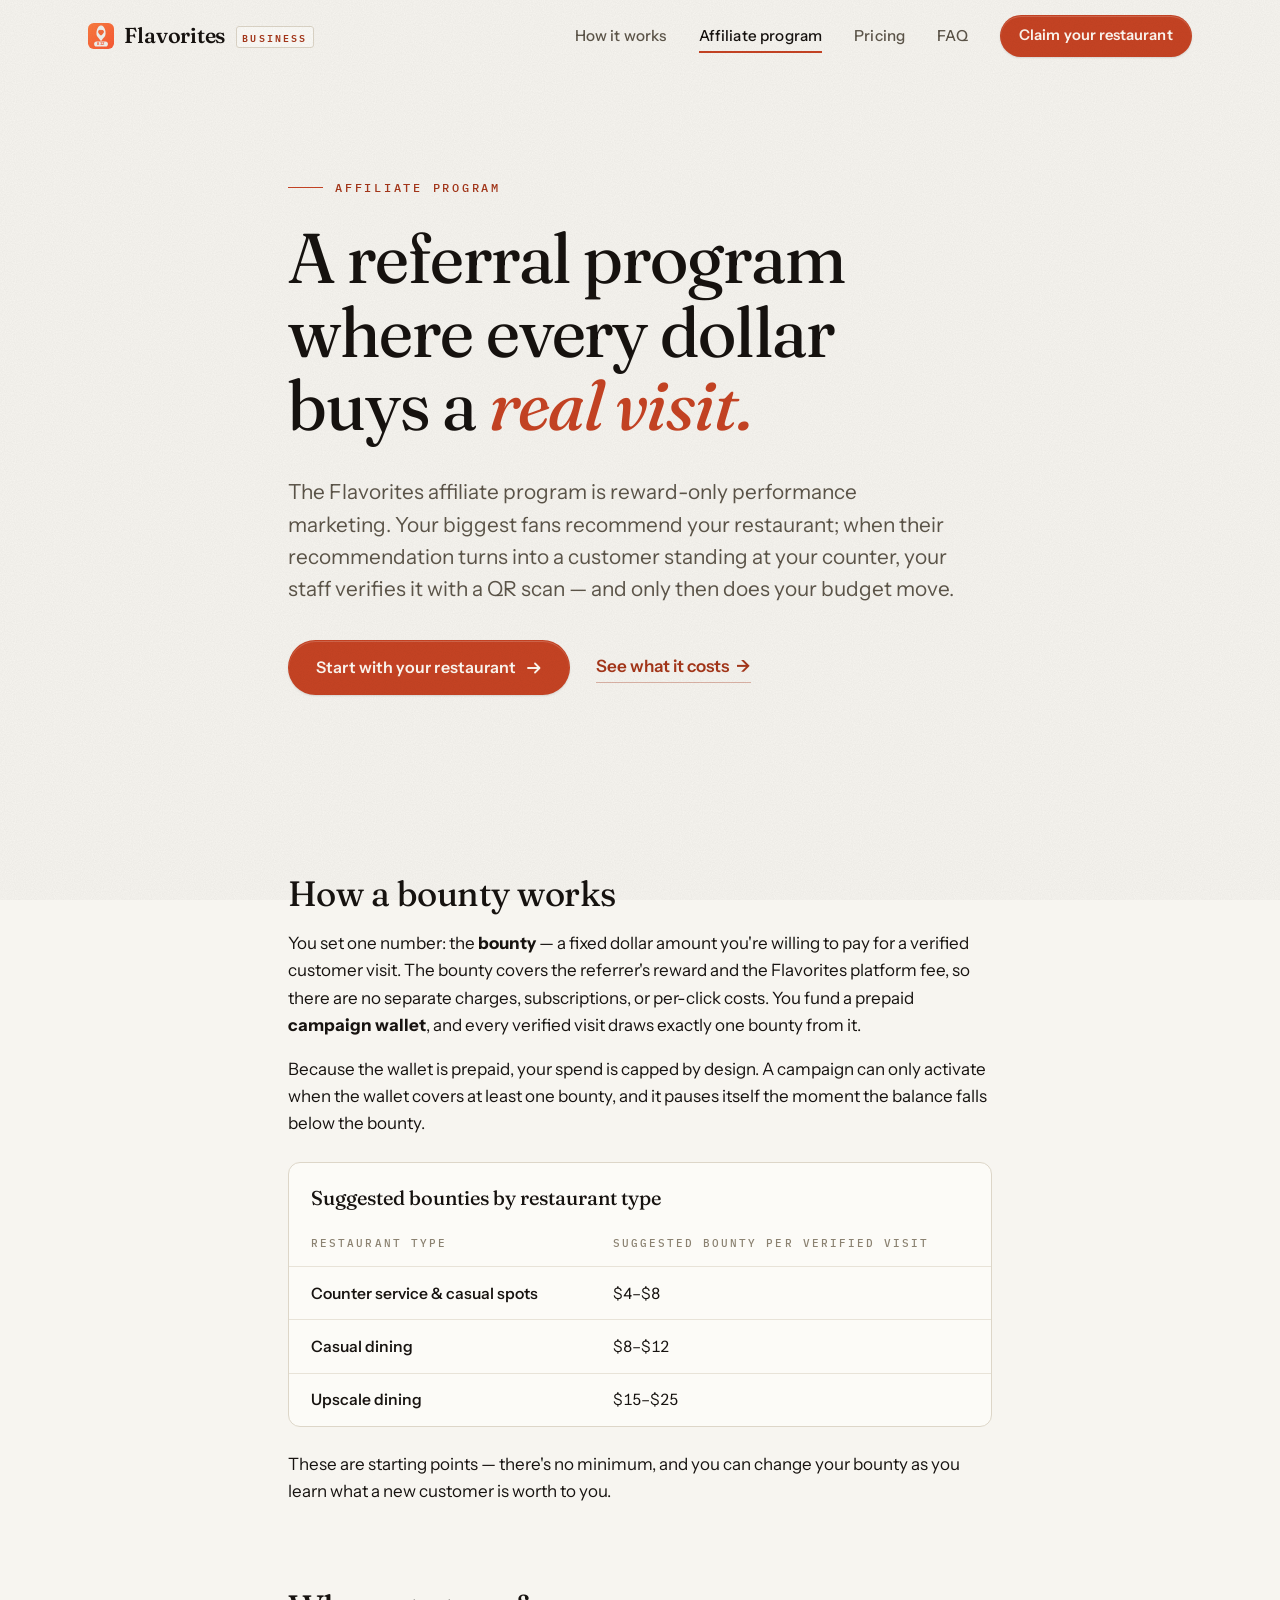
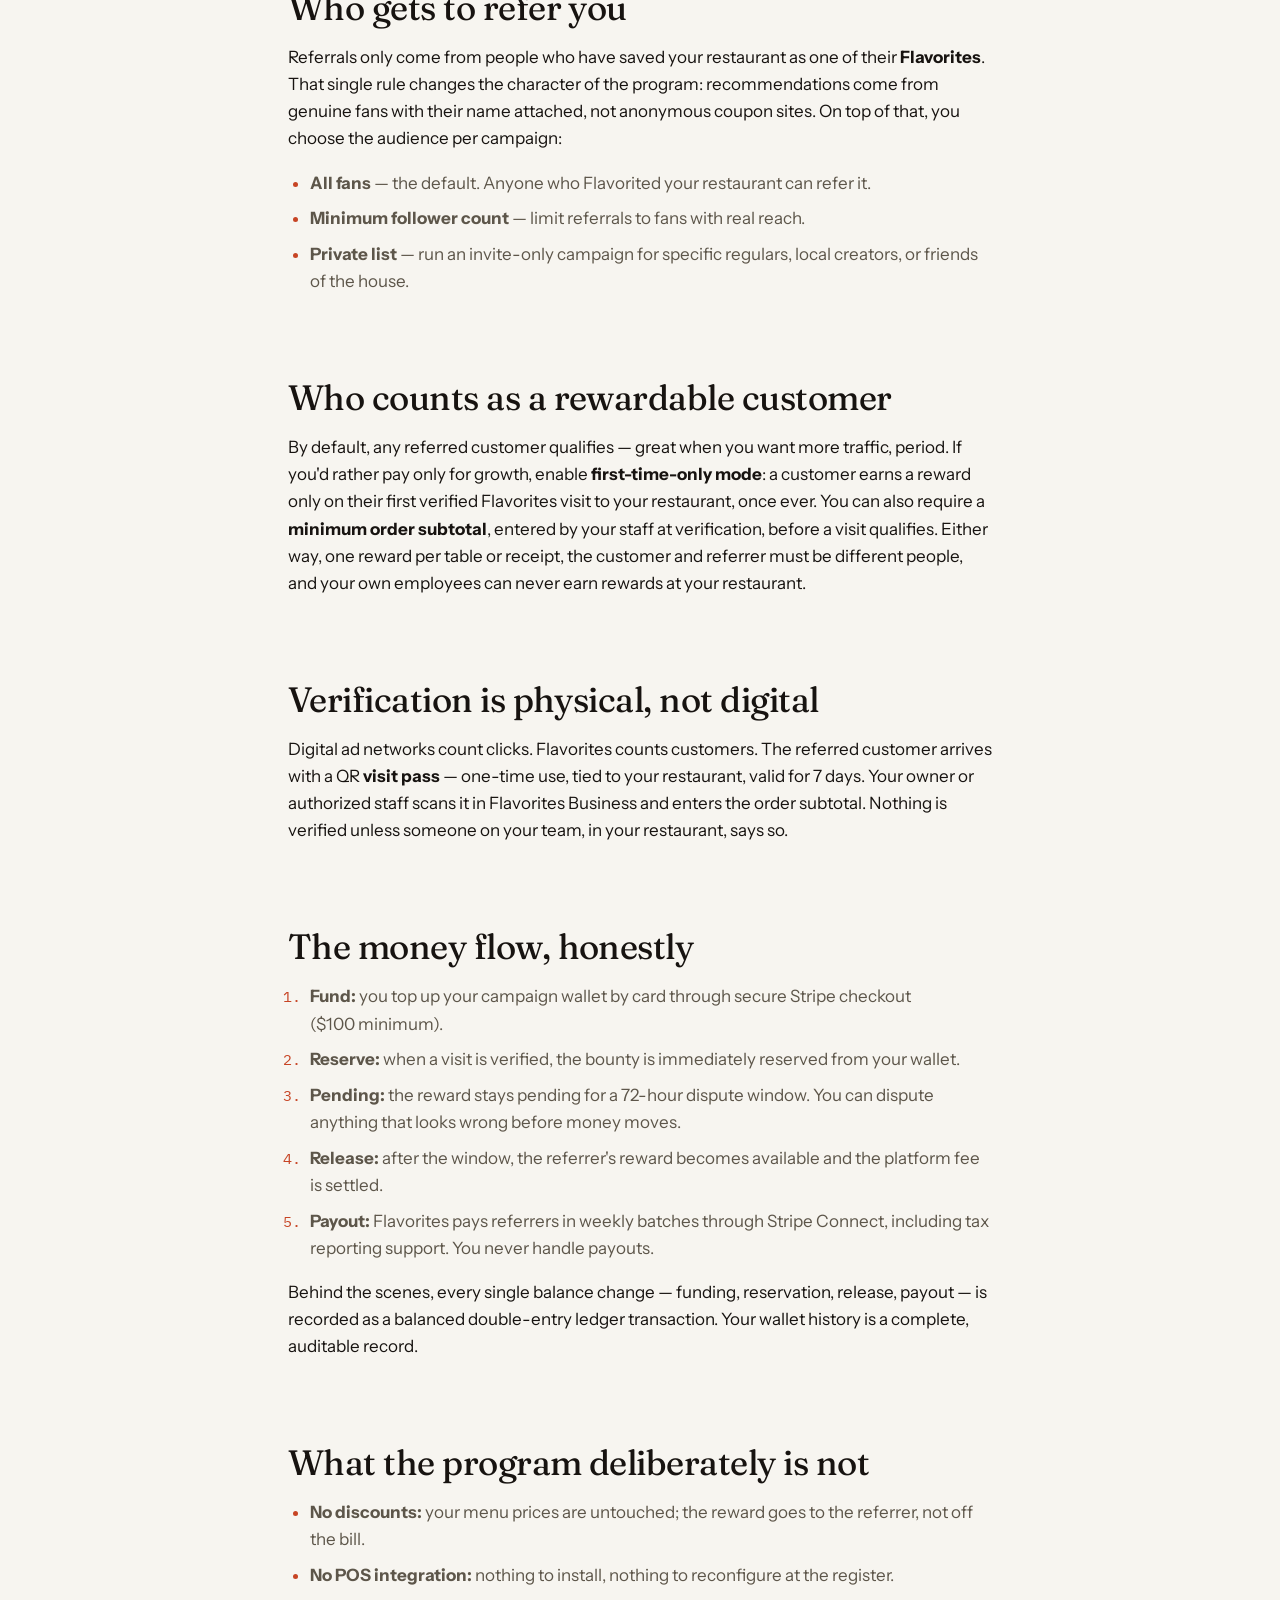
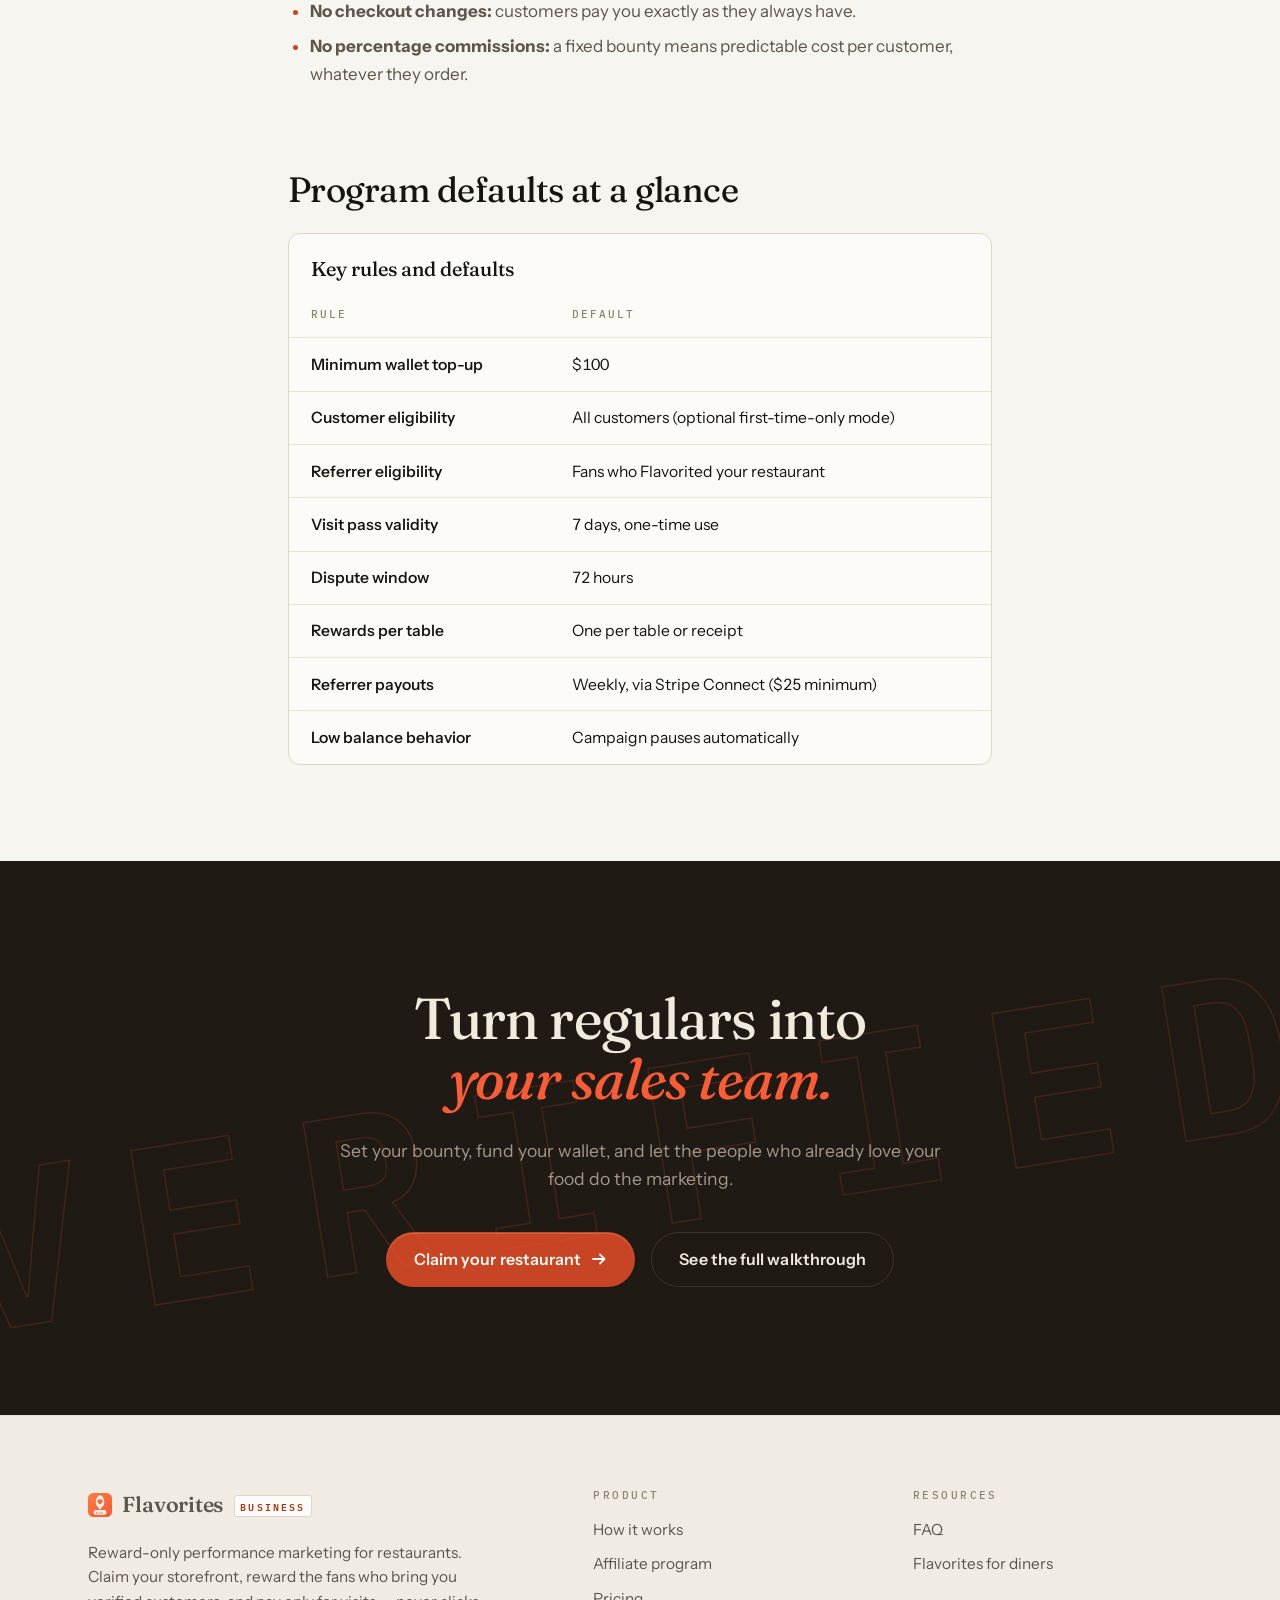
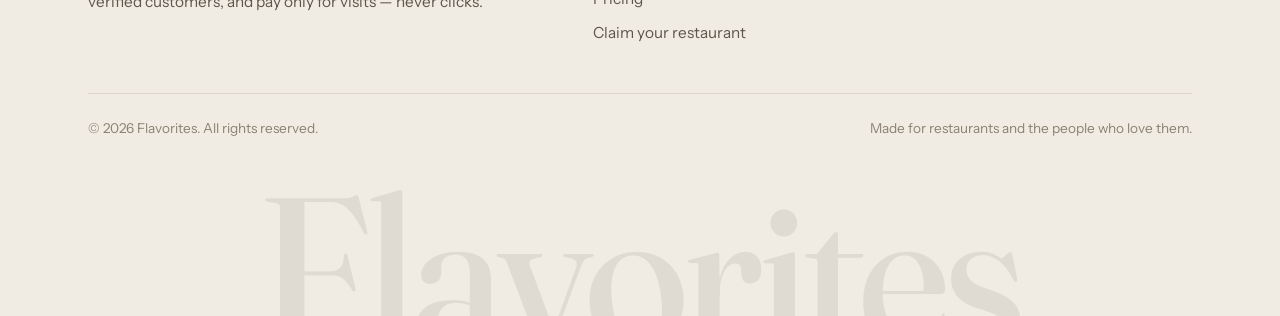
==== commit 92d193b5: "End spoon handle above BIZ pill; match site orange to logo - Spoon polygon clipped so the handle sto" ====
--- a/affiliate-program/index.html
+++ b/affiliate-program/index.html
@@ -40,7 +40,7 @@
   <header class="site-header">
     <div class="container">
       <a class="brand" href="/">
-        <svg width="26" height="26" viewBox="0 0 64 64" aria-hidden="true"><defs><linearGradient id="fbz-bg" x1="10" y1="4" x2="56" y2="62" gradientUnits="userSpaceOnUse"><stop stop-color="#FB793F"/><stop offset="1" stop-color="#FA5C36"/></linearGradient><clipPath id="fbz-tile"><rect width="64" height="64" rx="14"/></clipPath></defs><g clip-path="url(#fbz-tile)"><rect width="64" height="64" fill="url(#fbz-bg)"/><path fill="#F1F2EF" d="M31.4 6.2 33.2 6.3 35.4 7.0 37.0 8.1 38.9 10.2 40.4 12.8 42.0 16.6 42.9 20.3 43.2 23.3 43.2 27.1 42.2 31.5 40.4 34.5 35.7 39.6 35.1 40.6 34.5 42.4 34.3 44.1 34.2 49.0 35.0 62.4 34.9 64.0 29.1 63.9 29.9 49.4 29.9 44.5 29.6 42.4 28.7 40.0 24.3 35.3 22.5 32.6 21.7 30.8 21.1 28.9 20.8 25.6 20.9 22.6 21.4 19.3 22.5 15.4 23.6 12.8 25.7 9.5 27.2 8.0 29.1 6.8 31.3 6.2Z"/><path fill="#F66B3C" d="M28.5 16.9 30.2 16.9 31.3 17.4 32.0 18.1 34.0 16.9 35.9 17.0 38.0 18.2 39.0 19.9 39.2 22.0 38.2 24.8 34.7 28.8 32.2 30.7 31.7 30.7 30.2 29.5 27.5 26.9 25.8 24.7 25.0 22.7 24.9 20.8 25.7 18.7 26.8 17.7 28.5 17.0Z"/><rect x="15" y="45.5" width="34" height="12.5" rx="6.25" fill="#F1F2EF"/><text x="32" y="55" text-anchor="middle" font-family="&#39;IBM Plex Mono&#39;, ui-monospace, Menlo, monospace" font-weight="700" font-size="9" letter-spacing="1.5" fill="#FA5C36">BIZ</text></g></svg>
+        <svg width="26" height="26" viewBox="0 0 64 64" aria-hidden="true"><defs><linearGradient id="fbz-bg" x1="10" y1="4" x2="56" y2="62" gradientUnits="userSpaceOnUse"><stop stop-color="#FB793F"/><stop offset="1" stop-color="#FA5C36"/></linearGradient><clipPath id="fbz-tile"><rect width="64" height="64" rx="14"/></clipPath></defs><g clip-path="url(#fbz-tile)"><rect width="64" height="64" fill="url(#fbz-bg)"/><path fill="#F1F2EF" d="M31.4 6.2 33.2 6.3 35.4 7.0 37.0 8.1 38.9 10.2 40.5 12.8 42.0 16.6 42.9 20.3 43.2 23.2 43.2 27.1 42.2 31.5 40.4 34.5 35.7 39.6 35.1 40.6 34.5 42.4 34.4 43.0 29.7 43.0 29.6 42.4 28.6 40.0 24.4 35.3 22.5 32.6 21.7 30.8 21.1 28.9 20.8 25.6 20.9 22.6 21.4 19.3 22.5 15.4 23.6 12.8 25.7 9.5 27.2 8.0 29.1 6.8 31.3 6.2Z"/><path fill="#F66B3C" d="M28.5 16.9 30.2 16.9 31.3 17.4 32.0 18.1 34.0 16.9 35.9 17.0 38.0 18.2 39.0 19.9 39.2 22.0 38.2 24.8 34.7 28.8 32.2 30.7 31.7 30.7 30.2 29.5 27.5 26.9 25.8 24.7 25.0 22.7 24.9 20.8 25.7 18.7 26.8 17.7 28.5 17.0Z"/><rect x="15" y="45.5" width="34" height="12.5" rx="6.25" fill="#F1F2EF"/><text x="32" y="55" text-anchor="middle" font-family="&#39;IBM Plex Mono&#39;, ui-monospace, Menlo, monospace" font-weight="700" font-size="9" letter-spacing="1.5" fill="#FA5C36">BIZ</text></g></svg>
         Flavorites <span class="brand-badge">Business</span>
       </a>
       <nav class="site-nav" aria-label="Main">
@@ -166,7 +166,7 @@
       <div class="footer-grid">
         <div class="footer-brand">
           <a class="brand" href="/">
-            <svg width="24" height="24" viewBox="0 0 64 64" aria-hidden="true"><g clip-path="url(#fbz-tile)"><rect width="64" height="64" fill="url(#fbz-bg)"/><path fill="#F1F2EF" d="M31.4 6.2 33.2 6.3 35.4 7.0 37.0 8.1 38.9 10.2 40.4 12.8 42.0 16.6 42.9 20.3 43.2 23.3 43.2 27.1 42.2 31.5 40.4 34.5 35.7 39.6 35.1 40.6 34.5 42.4 34.3 44.1 34.2 49.0 35.0 62.4 34.9 64.0 29.1 63.9 29.9 49.4 29.9 44.5 29.6 42.4 28.7 40.0 24.3 35.3 22.5 32.6 21.7 30.8 21.1 28.9 20.8 25.6 20.9 22.6 21.4 19.3 22.5 15.4 23.6 12.8 25.7 9.5 27.2 8.0 29.1 6.8 31.3 6.2Z"/><path fill="#F66B3C" d="M28.5 16.9 30.2 16.9 31.3 17.4 32.0 18.1 34.0 16.9 35.9 17.0 38.0 18.2 39.0 19.9 39.2 22.0 38.2 24.8 34.7 28.8 32.2 30.7 31.7 30.7 30.2 29.5 27.5 26.9 25.8 24.7 25.0 22.7 24.9 20.8 25.7 18.7 26.8 17.7 28.5 17.0Z"/><rect x="15" y="45.5" width="34" height="12.5" rx="6.25" fill="#F1F2EF"/><text x="32" y="55" text-anchor="middle" font-family="&#39;IBM Plex Mono&#39;, ui-monospace, Menlo, monospace" font-weight="700" font-size="9" letter-spacing="1.5" fill="#FA5C36">BIZ</text></g></svg>
+            <svg width="24" height="24" viewBox="0 0 64 64" aria-hidden="true"><g clip-path="url(#fbz-tile)"><rect width="64" height="64" fill="url(#fbz-bg)"/><path fill="#F1F2EF" d="M31.4 6.2 33.2 6.3 35.4 7.0 37.0 8.1 38.9 10.2 40.5 12.8 42.0 16.6 42.9 20.3 43.2 23.2 43.2 27.1 42.2 31.5 40.4 34.5 35.7 39.6 35.1 40.6 34.5 42.4 34.4 43.0 29.7 43.0 29.6 42.4 28.6 40.0 24.4 35.3 22.5 32.6 21.7 30.8 21.1 28.9 20.8 25.6 20.9 22.6 21.4 19.3 22.5 15.4 23.6 12.8 25.7 9.5 27.2 8.0 29.1 6.8 31.3 6.2Z"/><path fill="#F66B3C" d="M28.5 16.9 30.2 16.9 31.3 17.4 32.0 18.1 34.0 16.9 35.9 17.0 38.0 18.2 39.0 19.9 39.2 22.0 38.2 24.8 34.7 28.8 32.2 30.7 31.7 30.7 30.2 29.5 27.5 26.9 25.8 24.7 25.0 22.7 24.9 20.8 25.7 18.7 26.8 17.7 28.5 17.0Z"/><rect x="15" y="45.5" width="34" height="12.5" rx="6.25" fill="#F1F2EF"/><text x="32" y="55" text-anchor="middle" font-family="&#39;IBM Plex Mono&#39;, ui-monospace, Menlo, monospace" font-weight="700" font-size="9" letter-spacing="1.5" fill="#FA5C36">BIZ</text></g></svg>
             Flavorites <span class="brand-badge">Business</span>
           </a>
           <p>Reward-only performance marketing for restaurants. Claim your storefront, reward the fans who bring you verified customers, and pay only for visits — never clicks.</p>
--- a/styles.css
+++ b/styles.css
@@ -18,9 +18,9 @@
   --hairline: #e8e3d8;
 
   /* brand */
-  --terra: #e85d3d;
-  --terra-deep: #b4432a;
-  --terra-ink: #93361f;
+  --terra: #fa5c36;
+  --terra-deep: #c74424;
+  --terra-ink: #a6371a;
   --green: #17784a;
   --green-soft: #e5efe6;
 
@@ -1046,7 +1046,7 @@
   font-size: clamp(6rem, 18vw, 14rem);
   letter-spacing: 0.18em;
   color: transparent;
-  -webkit-text-stroke: 1.5px rgba(232, 93, 61, 0.16);
+  -webkit-text-stroke: 1.5px rgba(250, 92, 54, 0.16);
   pointer-events: none;
   white-space: nowrap;
 }
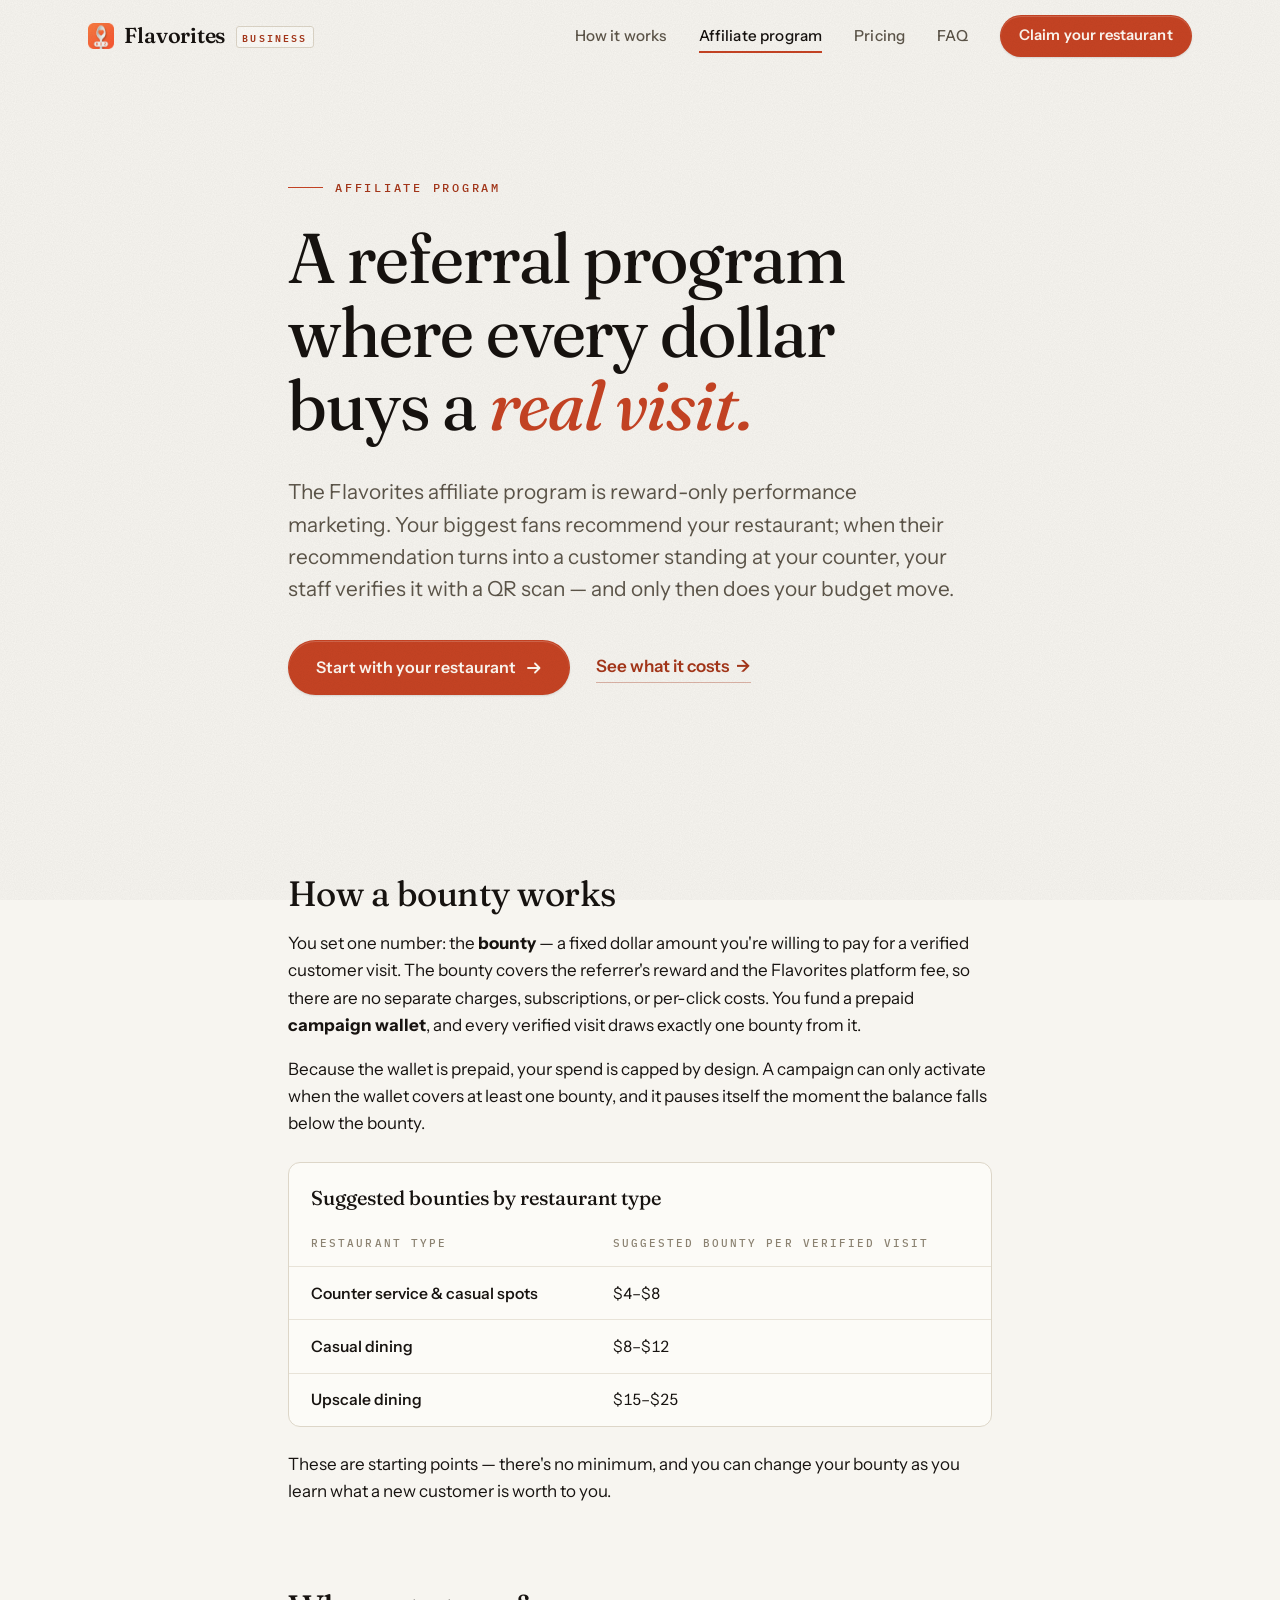
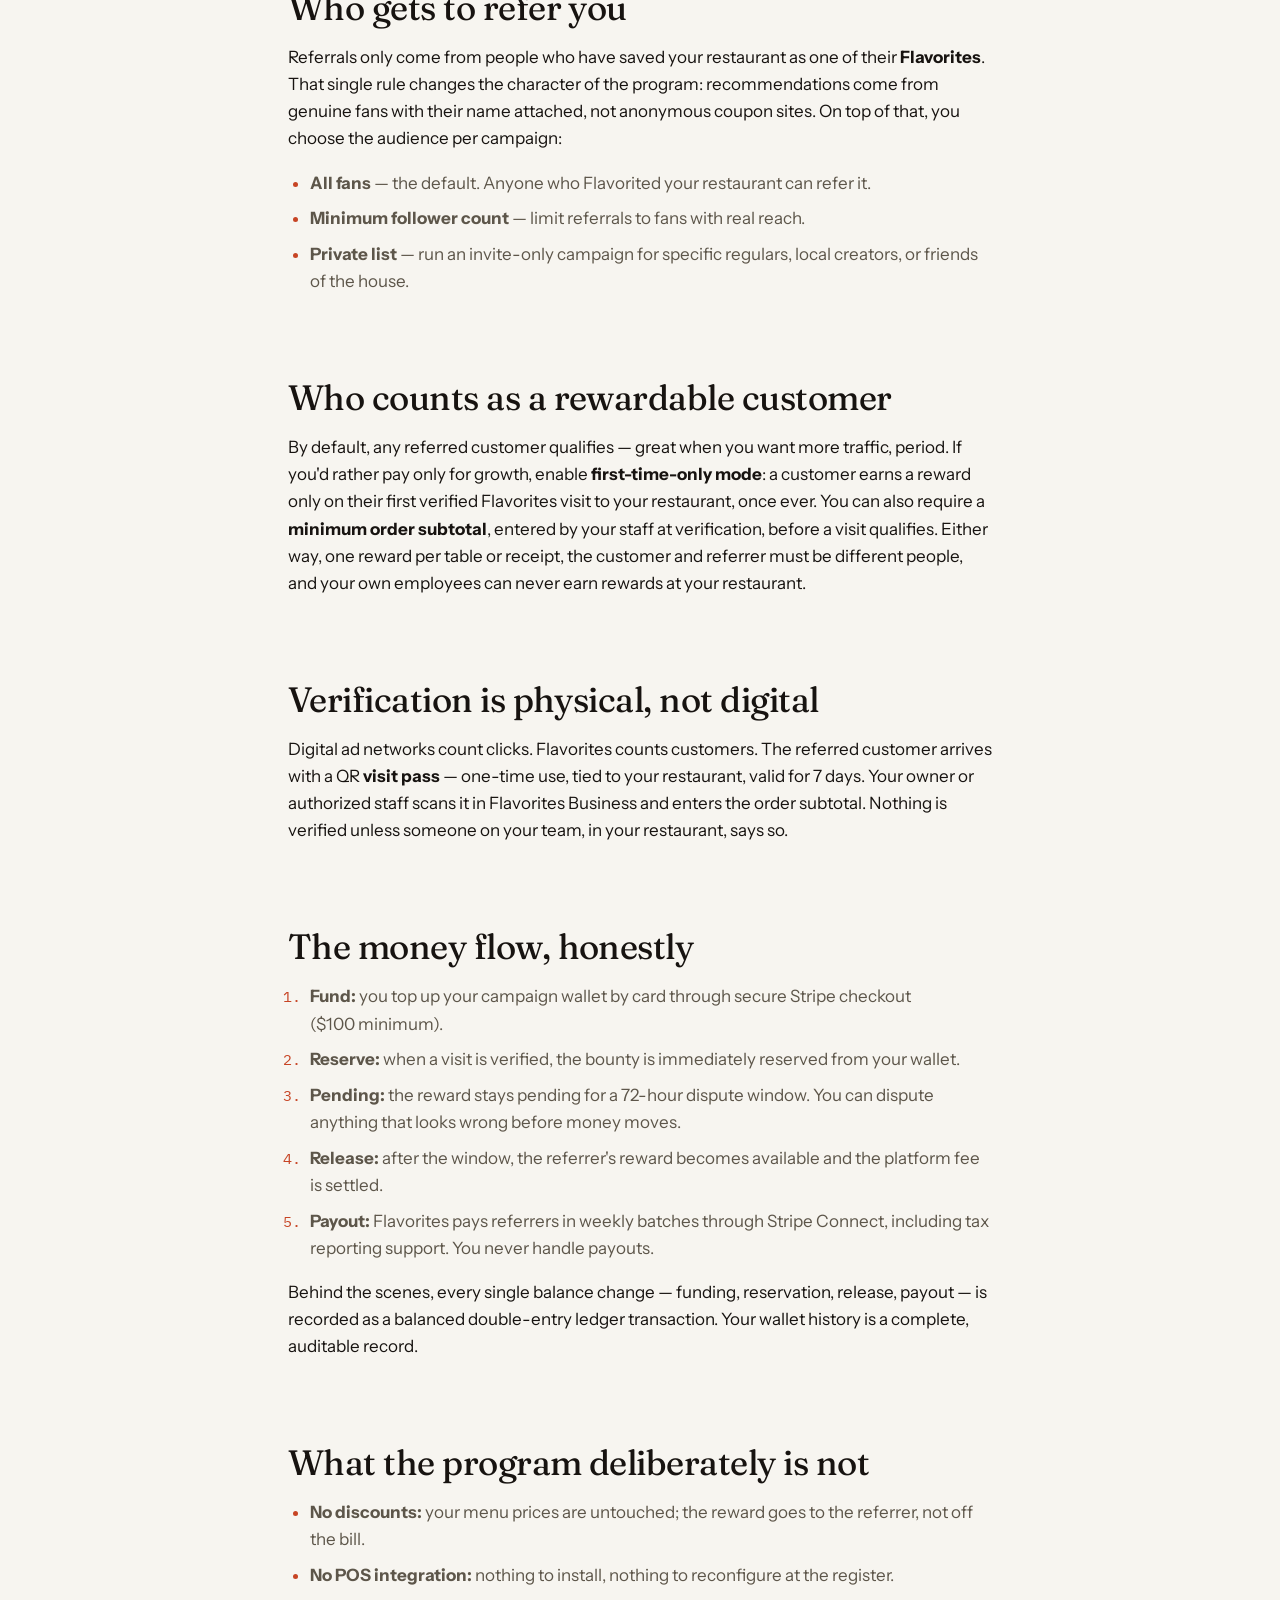
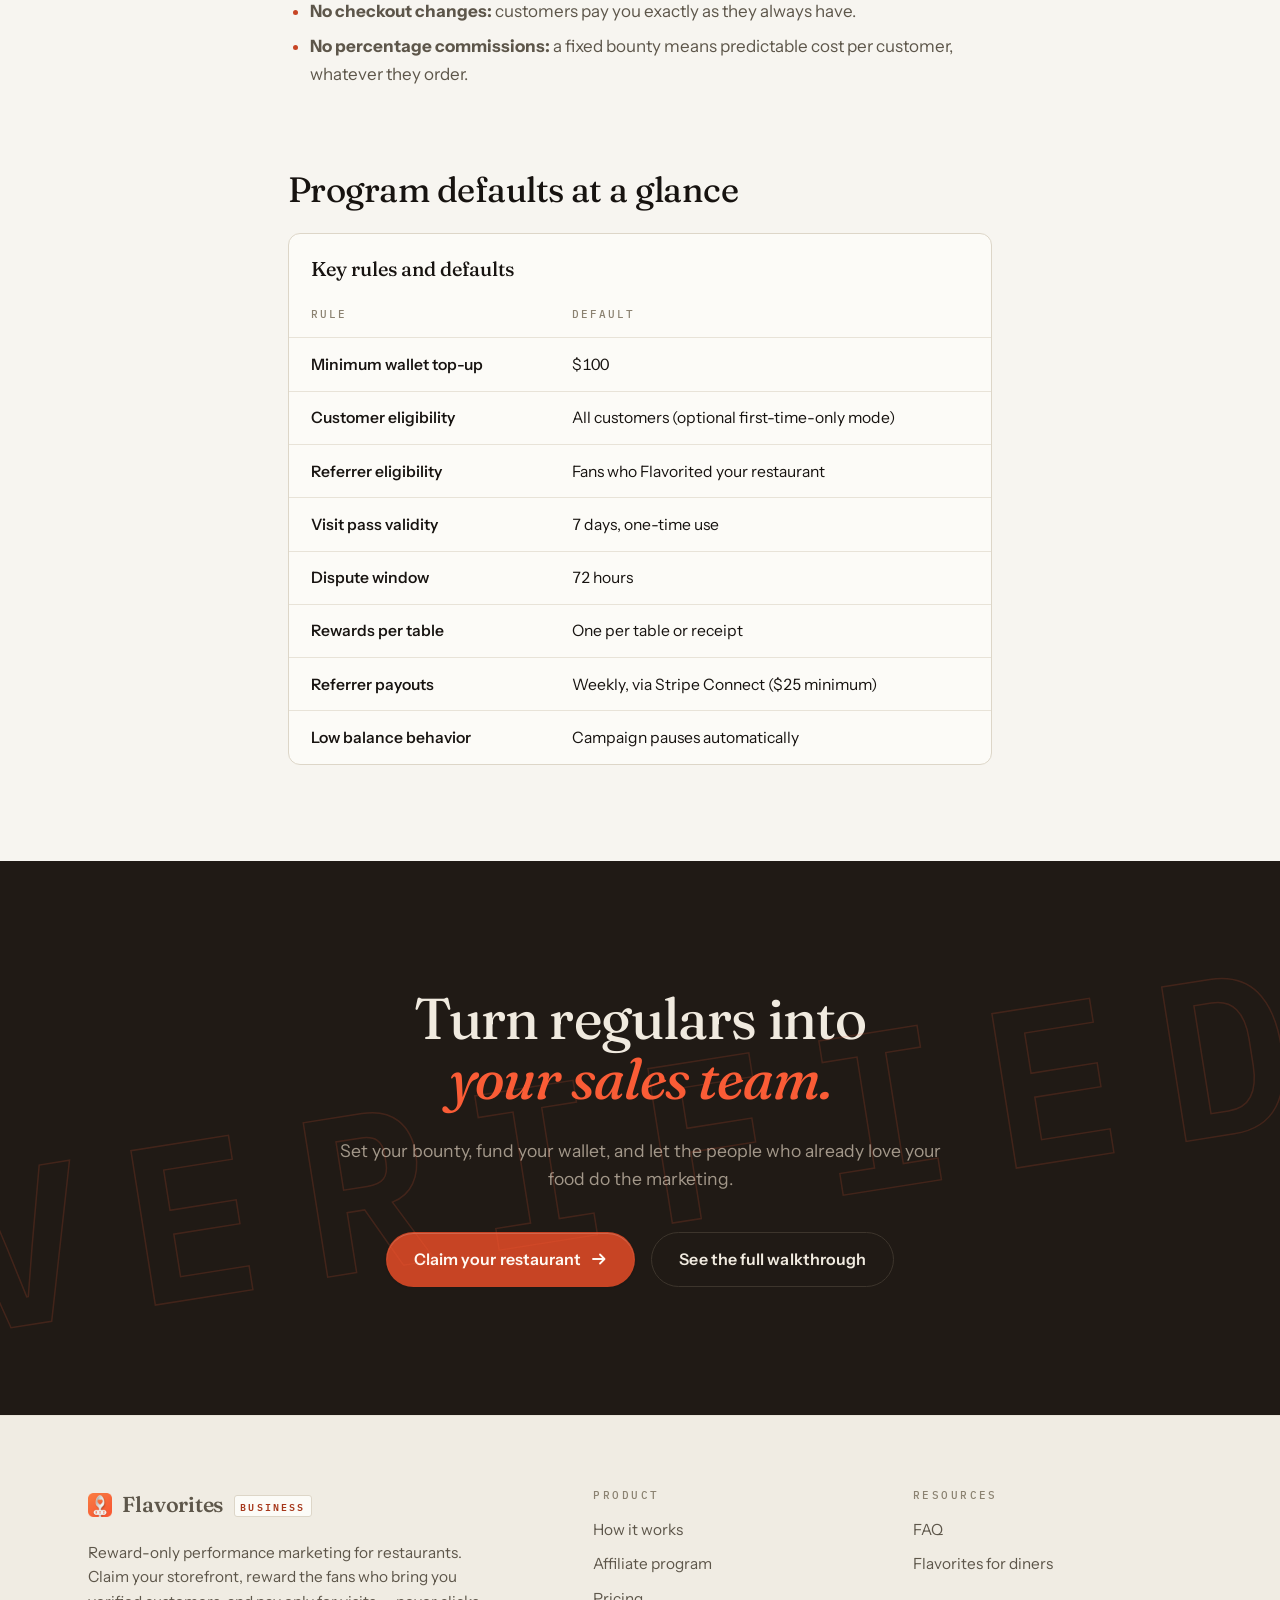
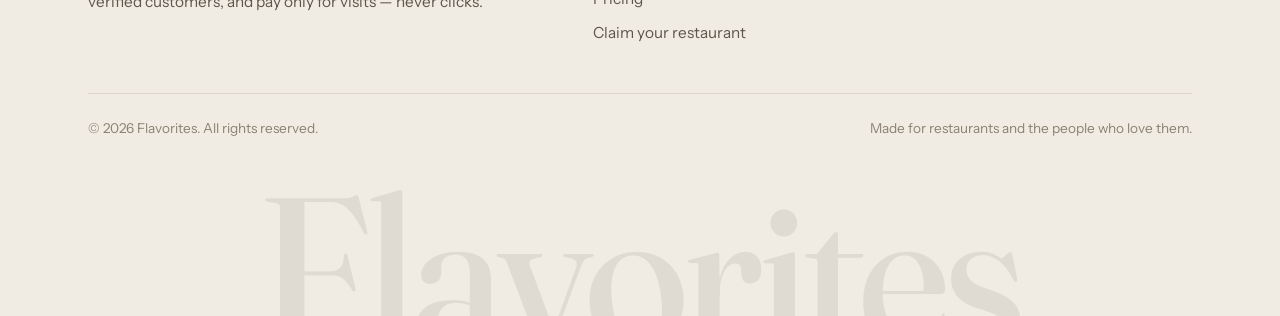
==== commit 55b7c084: "Use the official high-quality render with a BIZ badge The traced flat silhouette looked low quality " ====
--- a/affiliate-program/index.html
+++ b/affiliate-program/index.html
@@ -7,7 +7,8 @@
   <meta name="description" content="The Flavorites affiliate program is reward-only performance marketing for restaurants: fund a prepaid campaign wallet, set a fixed bounty, and pay only for QR-verified customer visits.">
   <link rel="canonical" href="https://business.flavorites.xyz/affiliate-program/">
   <meta name="theme-color" content="#F7F5F0">
-  <link rel="icon" href="/favicon.svg" type="image/svg+xml">
+  <link rel="icon" href="/favicon.png" type="image/png">
+  <link rel="apple-touch-icon" href="/apple-touch-icon.png">
 
   <meta property="og:type" content="website">
   <meta property="og:site_name" content="Flavorites Business">
@@ -40,7 +41,7 @@
   <header class="site-header">
     <div class="container">
       <a class="brand" href="/">
-        <svg width="26" height="26" viewBox="0 0 64 64" aria-hidden="true"><defs><linearGradient id="fbz-bg" x1="10" y1="4" x2="56" y2="62" gradientUnits="userSpaceOnUse"><stop stop-color="#FB793F"/><stop offset="1" stop-color="#FA5C36"/></linearGradient><clipPath id="fbz-tile"><rect width="64" height="64" rx="14"/></clipPath></defs><g clip-path="url(#fbz-tile)"><rect width="64" height="64" fill="url(#fbz-bg)"/><path fill="#F1F2EF" d="M31.4 6.2 33.2 6.3 35.4 7.0 37.0 8.1 38.9 10.2 40.5 12.8 42.0 16.6 42.9 20.3 43.2 23.2 43.2 27.1 42.2 31.5 40.4 34.5 35.7 39.6 35.1 40.6 34.5 42.4 34.4 43.0 29.7 43.0 29.6 42.4 28.6 40.0 24.4 35.3 22.5 32.6 21.7 30.8 21.1 28.9 20.8 25.6 20.9 22.6 21.4 19.3 22.5 15.4 23.6 12.8 25.7 9.5 27.2 8.0 29.1 6.8 31.3 6.2Z"/><path fill="#F66B3C" d="M28.5 16.9 30.2 16.9 31.3 17.4 32.0 18.1 34.0 16.9 35.9 17.0 38.0 18.2 39.0 19.9 39.2 22.0 38.2 24.8 34.7 28.8 32.2 30.7 31.7 30.7 30.2 29.5 27.5 26.9 25.8 24.7 25.0 22.7 24.9 20.8 25.7 18.7 26.8 17.7 28.5 17.0Z"/><rect x="15" y="45.5" width="34" height="12.5" rx="6.25" fill="#F1F2EF"/><text x="32" y="55" text-anchor="middle" font-family="&#39;IBM Plex Mono&#39;, ui-monospace, Menlo, monospace" font-weight="700" font-size="9" letter-spacing="1.5" fill="#FA5C36">BIZ</text></g></svg>
+        <img src="/brand-mark.webp" width="26" height="26" alt="" decoding="async">
         Flavorites <span class="brand-badge">Business</span>
       </a>
       <nav class="site-nav" aria-label="Main">
@@ -166,7 +167,7 @@
       <div class="footer-grid">
         <div class="footer-brand">
           <a class="brand" href="/">
-            <svg width="24" height="24" viewBox="0 0 64 64" aria-hidden="true"><g clip-path="url(#fbz-tile)"><rect width="64" height="64" fill="url(#fbz-bg)"/><path fill="#F1F2EF" d="M31.4 6.2 33.2 6.3 35.4 7.0 37.0 8.1 38.9 10.2 40.5 12.8 42.0 16.6 42.9 20.3 43.2 23.2 43.2 27.1 42.2 31.5 40.4 34.5 35.7 39.6 35.1 40.6 34.5 42.4 34.4 43.0 29.7 43.0 29.6 42.4 28.6 40.0 24.4 35.3 22.5 32.6 21.7 30.8 21.1 28.9 20.8 25.6 20.9 22.6 21.4 19.3 22.5 15.4 23.6 12.8 25.7 9.5 27.2 8.0 29.1 6.8 31.3 6.2Z"/><path fill="#F66B3C" d="M28.5 16.9 30.2 16.9 31.3 17.4 32.0 18.1 34.0 16.9 35.9 17.0 38.0 18.2 39.0 19.9 39.2 22.0 38.2 24.8 34.7 28.8 32.2 30.7 31.7 30.7 30.2 29.5 27.5 26.9 25.8 24.7 25.0 22.7 24.9 20.8 25.7 18.7 26.8 17.7 28.5 17.0Z"/><rect x="15" y="45.5" width="34" height="12.5" rx="6.25" fill="#F1F2EF"/><text x="32" y="55" text-anchor="middle" font-family="&#39;IBM Plex Mono&#39;, ui-monospace, Menlo, monospace" font-weight="700" font-size="9" letter-spacing="1.5" fill="#FA5C36">BIZ</text></g></svg>
+            <img src="/brand-mark.webp" width="24" height="24" alt="" decoding="async" loading="lazy">
             Flavorites <span class="brand-badge">Business</span>
           </a>
           <p>Reward-only performance marketing for restaurants. Claim your storefront, reward the fans who bring you verified customers, and pay only for visits — never clicks.</p>
--- a/styles.css
+++ b/styles.css
@@ -187,6 +187,7 @@
   white-space: nowrap;
 }
 .brand:hover { color: var(--ink); }
+.brand img { display: block; flex: none; }
 .brand .brand-badge {
   font-family: var(--font-mono);
   font-size: 0.6rem;
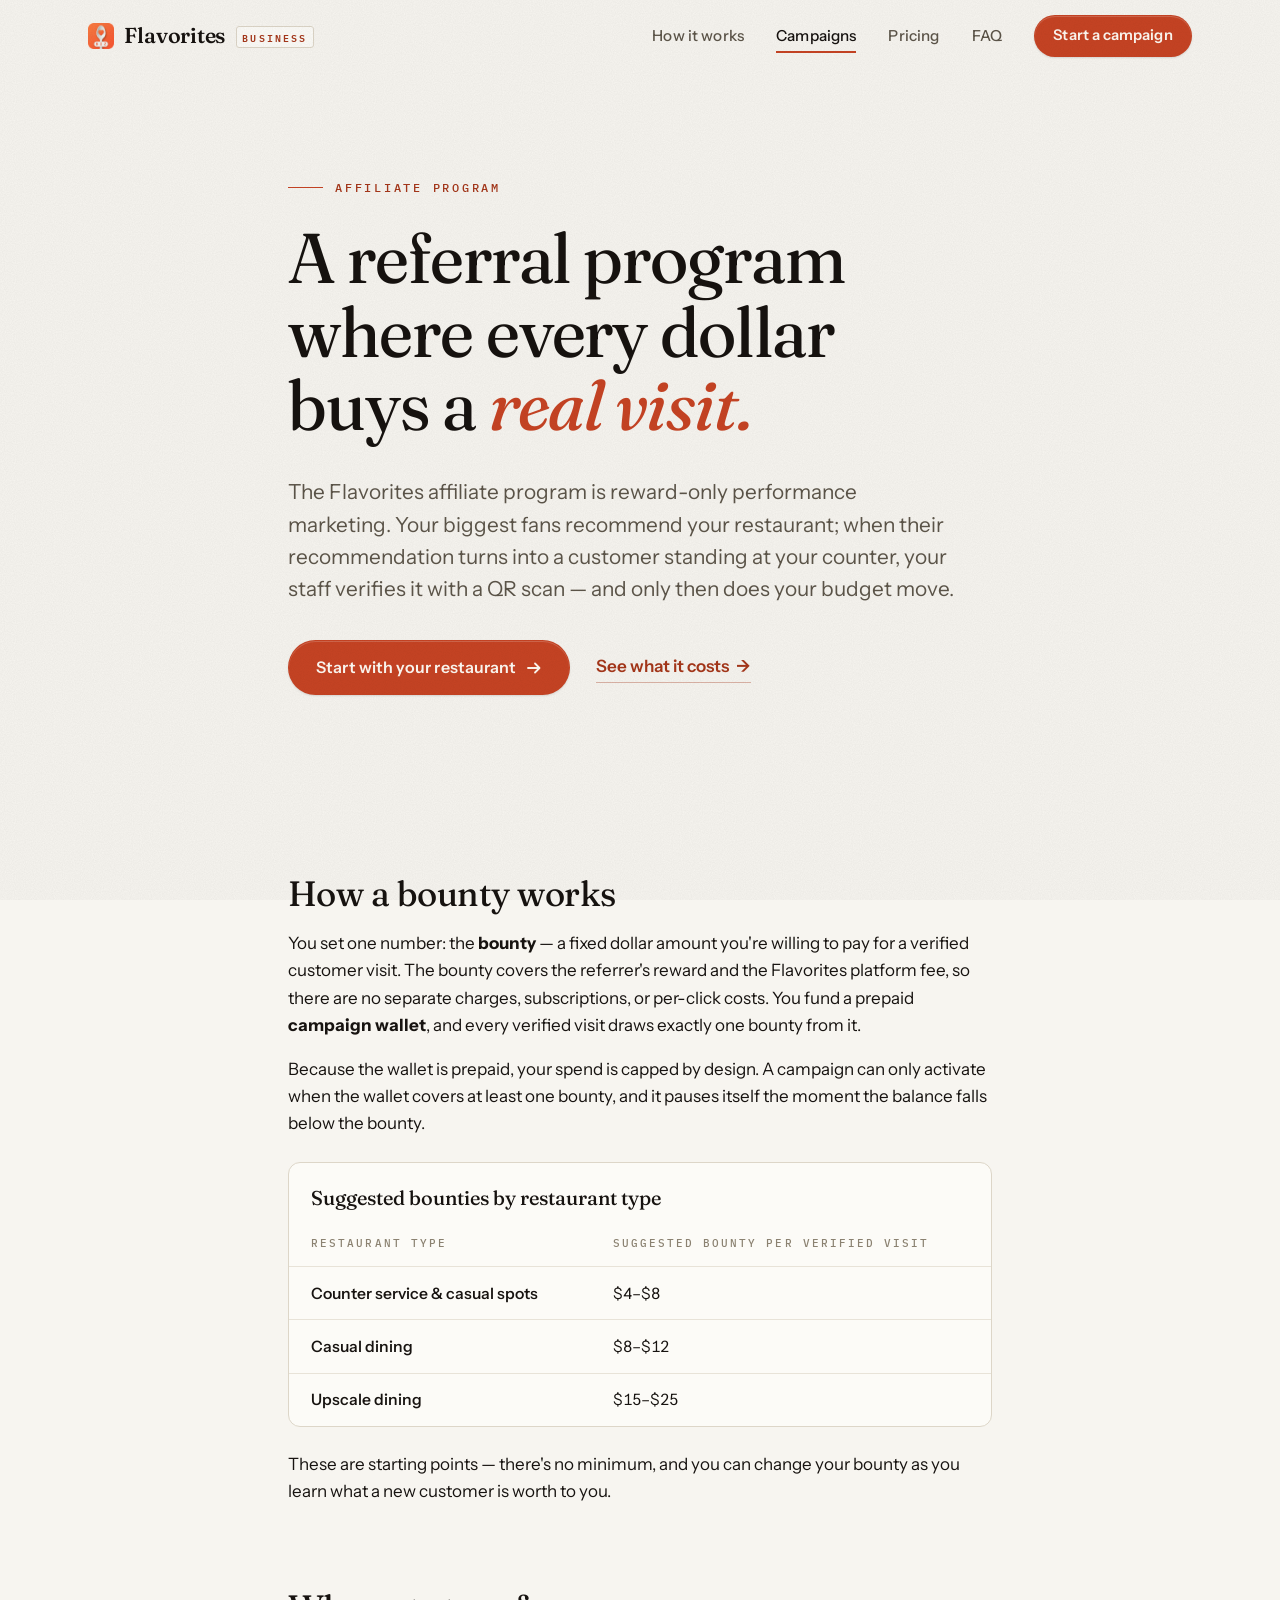
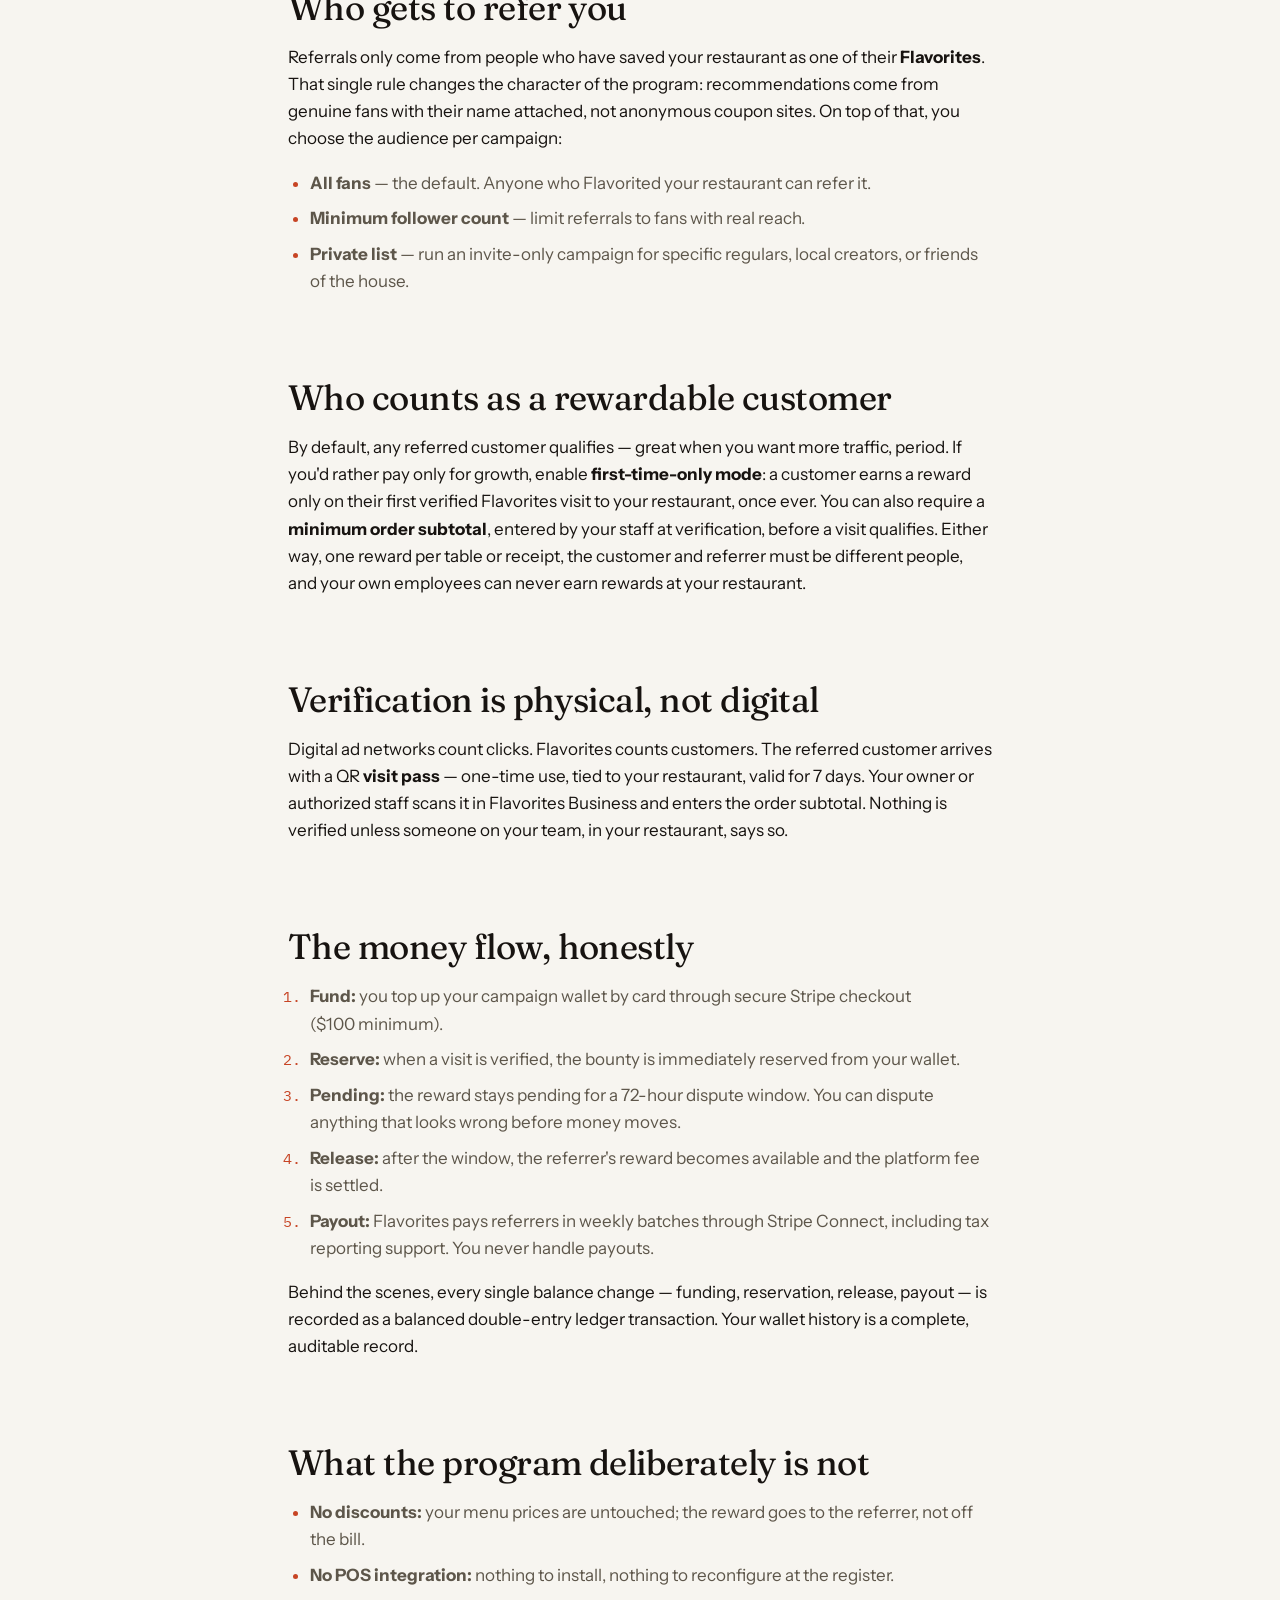
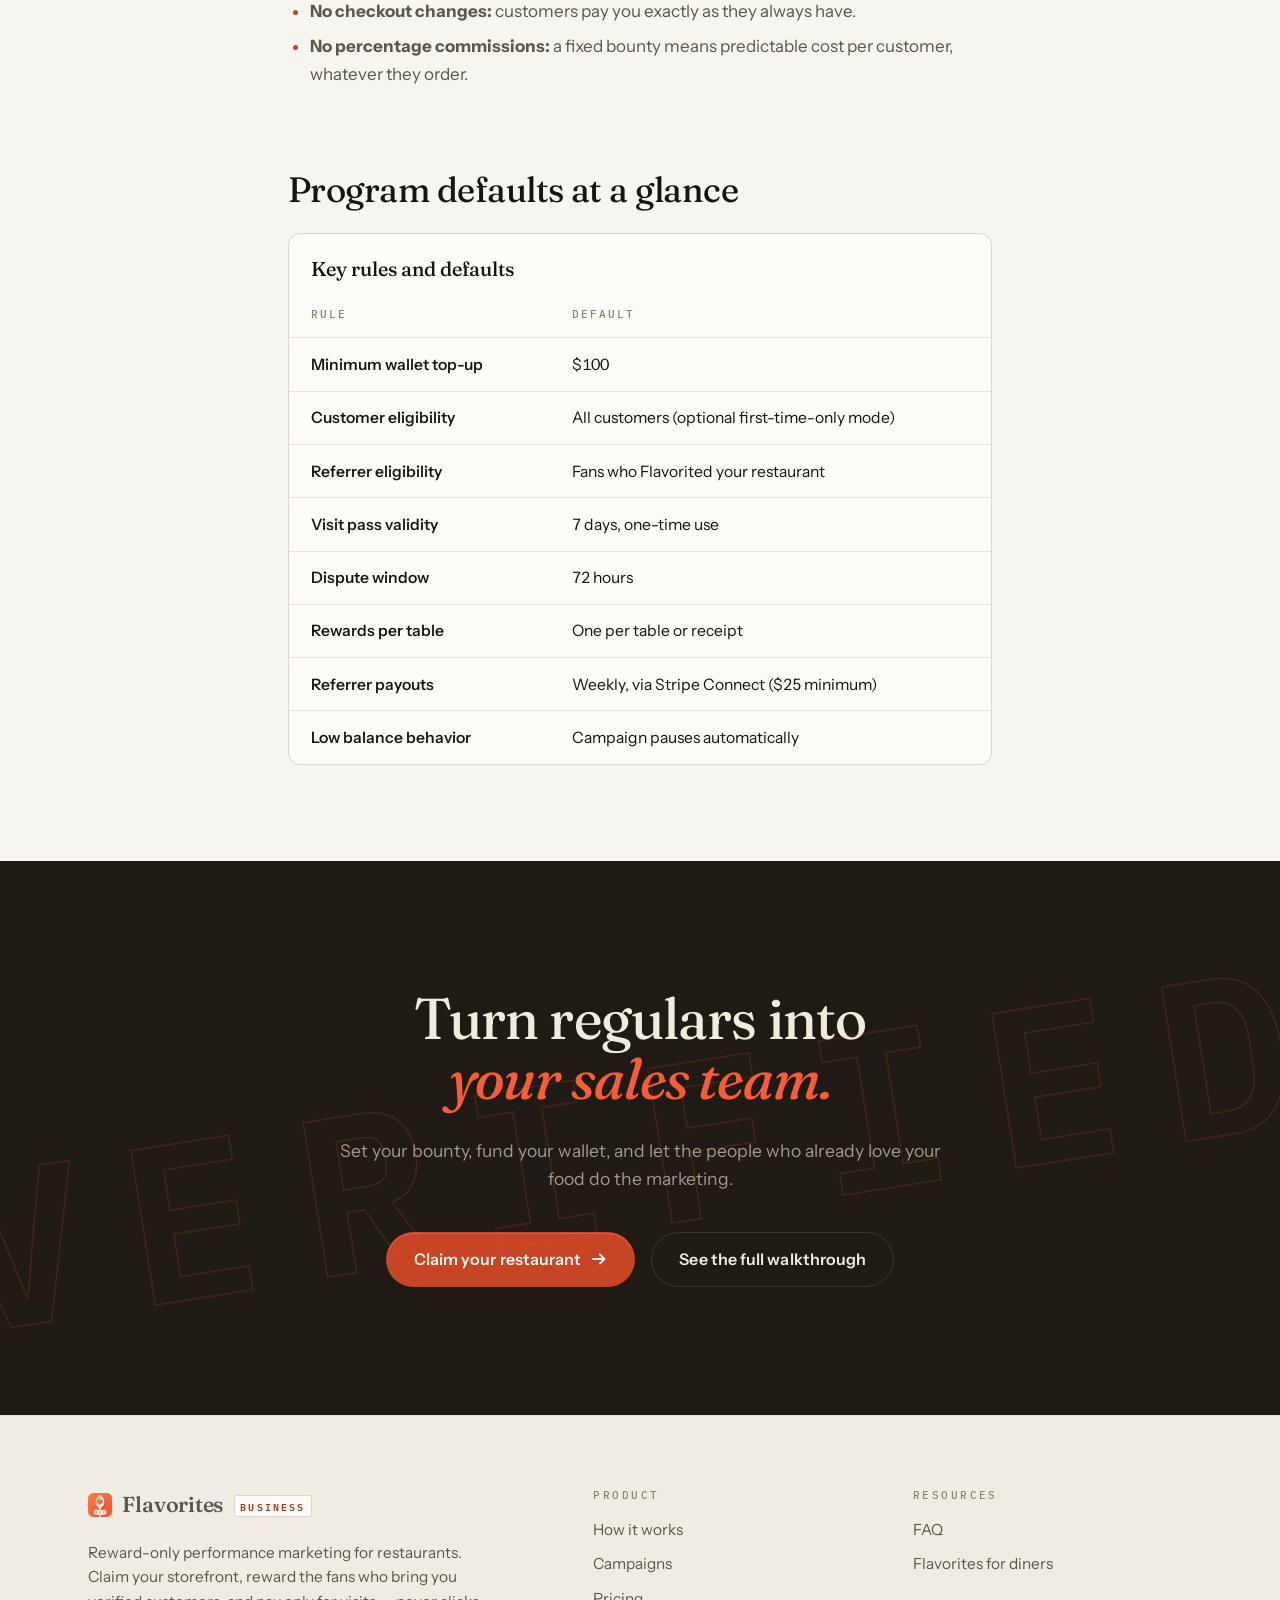
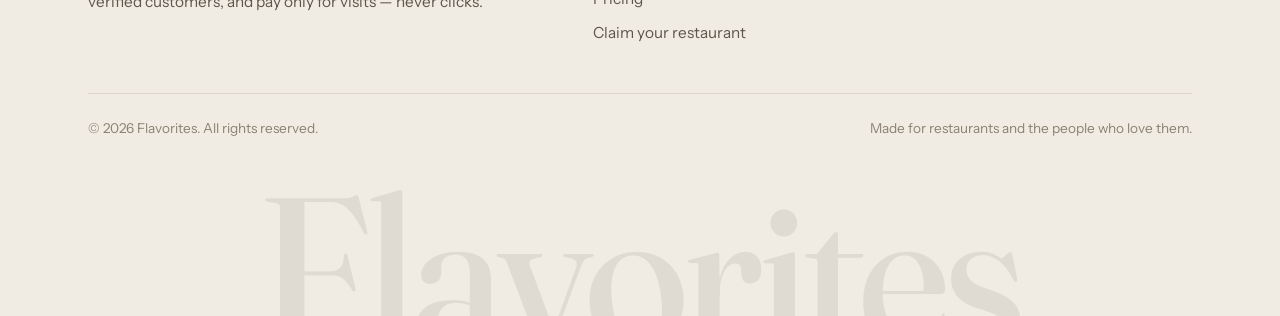
==== commit 67f800d8: "Reposition landing page around Campaigns Campaigns-first hierarchy: pay-per-customer hero, outcomes-" ====
--- a/affiliate-program/index.html
+++ b/affiliate-program/index.html
@@ -46,20 +46,20 @@
       </a>
       <nav class="site-nav" aria-label="Main">
         <a href="/how-it-works/">How it works</a>
-        <a href="/affiliate-program/" aria-current="page">Affiliate program</a>
+        <a href="/affiliate-program/" aria-current="page">Campaigns</a>
         <a href="/pricing/">Pricing</a>
         <a href="/faq/">FAQ</a>
-        <a class="btn btn-primary btn-sm" href="/claim/">Claim your restaurant</a>
+        <a class="btn btn-primary btn-sm" href="/claim/">Start a campaign</a>
       </nav>
       <button class="nav-toggle" aria-expanded="false" aria-label="Open menu" aria-controls="nav-overlay"><span></span><span></span></button>
     </div>
   </header>
   <nav class="nav-overlay" id="nav-overlay" aria-label="Menu">
     <a href="/how-it-works/"><span class="no">01</span>How it works</a>
-    <a href="/affiliate-program/"><span class="no">02</span>Affiliate program</a>
+    <a href="/affiliate-program/"><span class="no">02</span>Campaigns</a>
     <a href="/pricing/"><span class="no">03</span>Pricing</a>
     <a href="/faq/"><span class="no">04</span>FAQ</a>
-    <a href="/claim/"><span class="no">05</span>Claim your restaurant</a>
+    <a href="/claim/"><span class="no">05</span>Start a campaign</a>
   </nav>
 
   <main id="main">
@@ -176,7 +176,7 @@
           <h3>Product</h3>
           <ul>
             <li><a href="/how-it-works/">How it works</a></li>
-            <li><a href="/affiliate-program/">Affiliate program</a></li>
+            <li><a href="/affiliate-program/">Campaigns</a></li>
             <li><a href="/pricing/">Pricing</a></li>
             <li><a href="/claim/">Claim your restaurant</a></li>
           </ul>
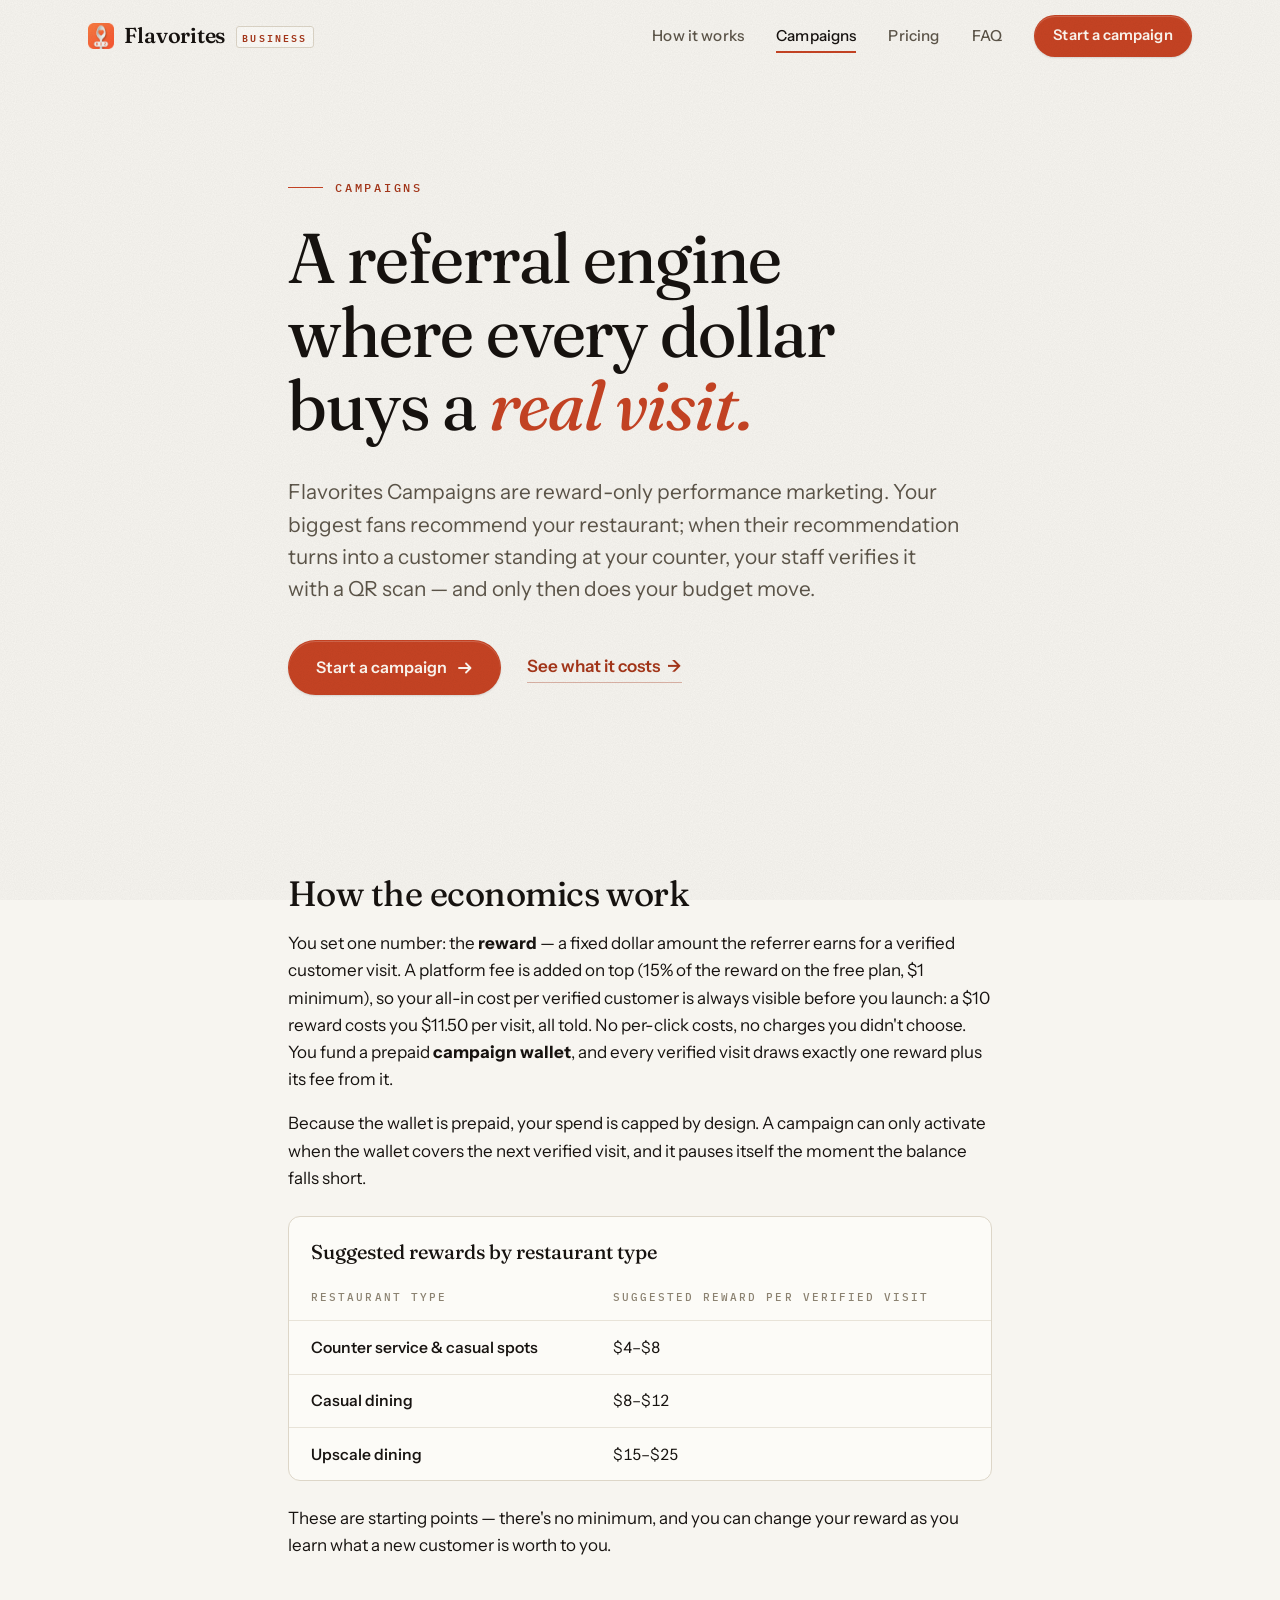
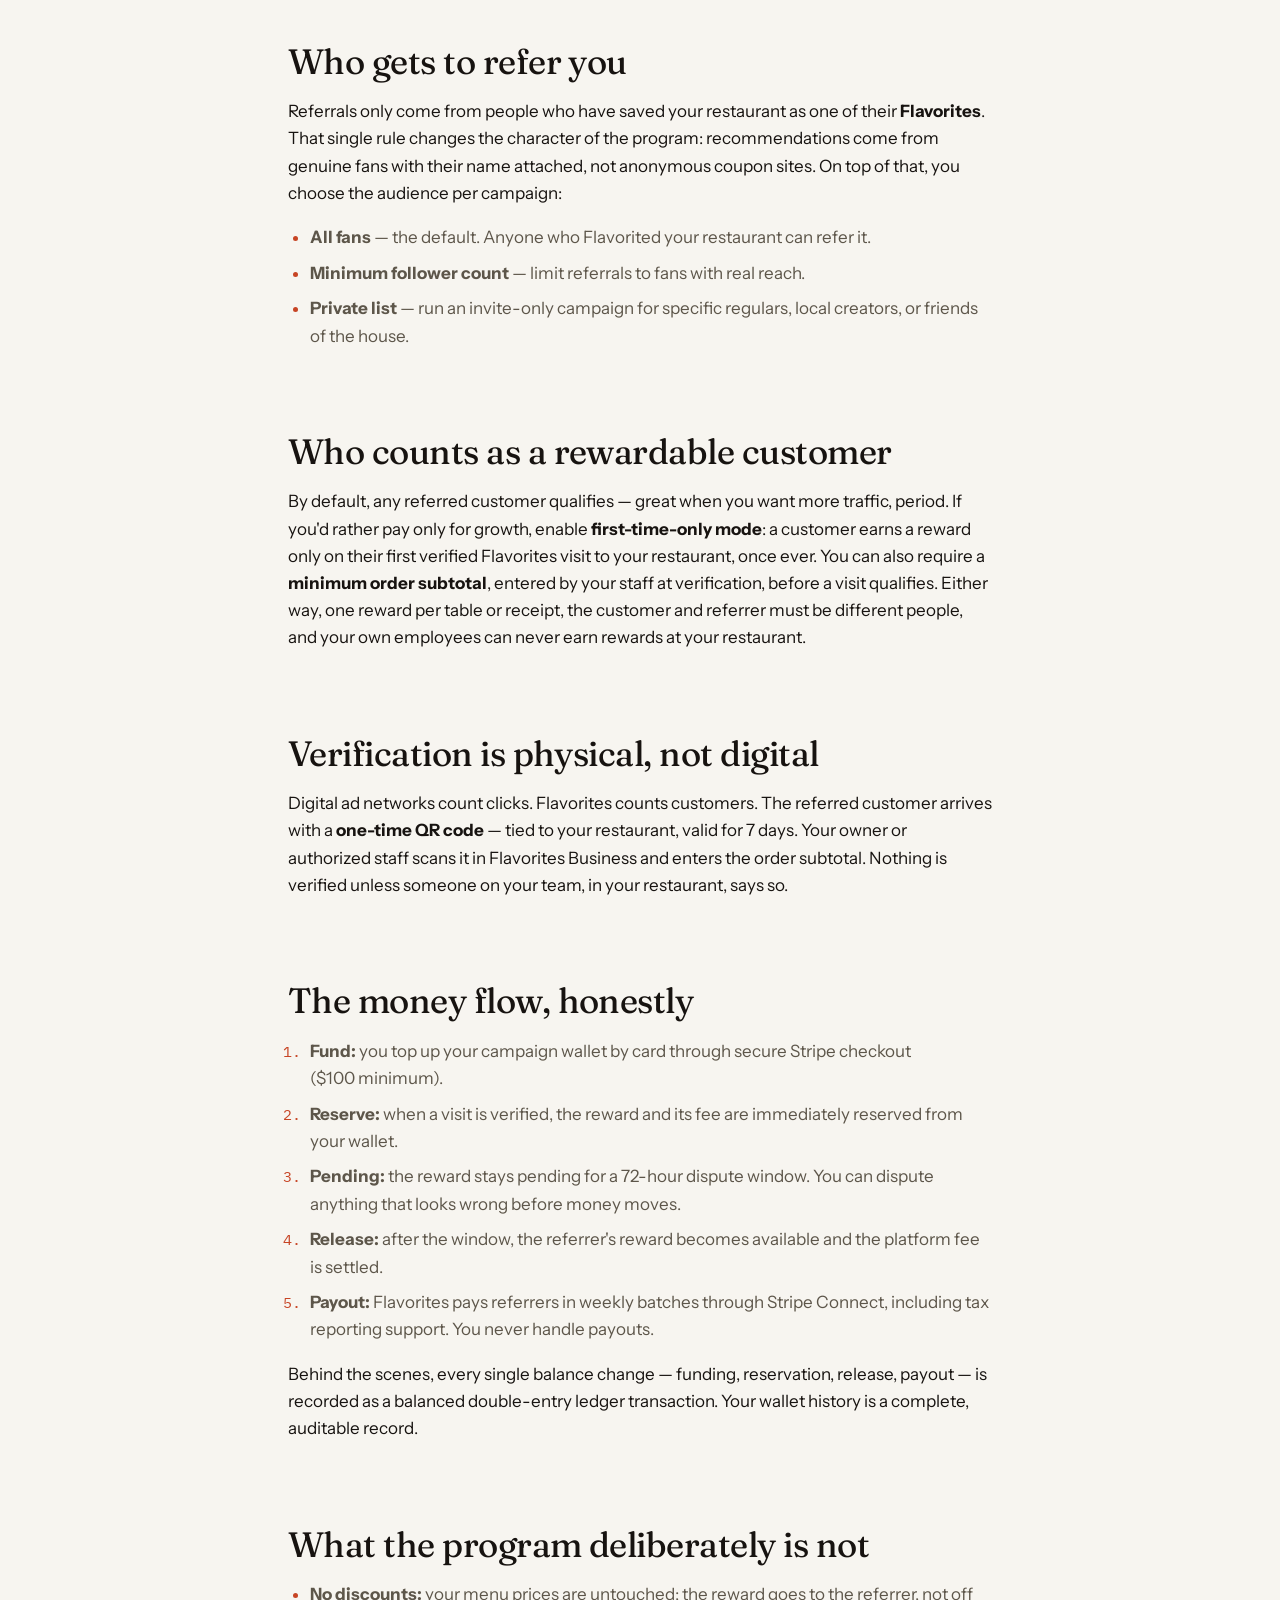
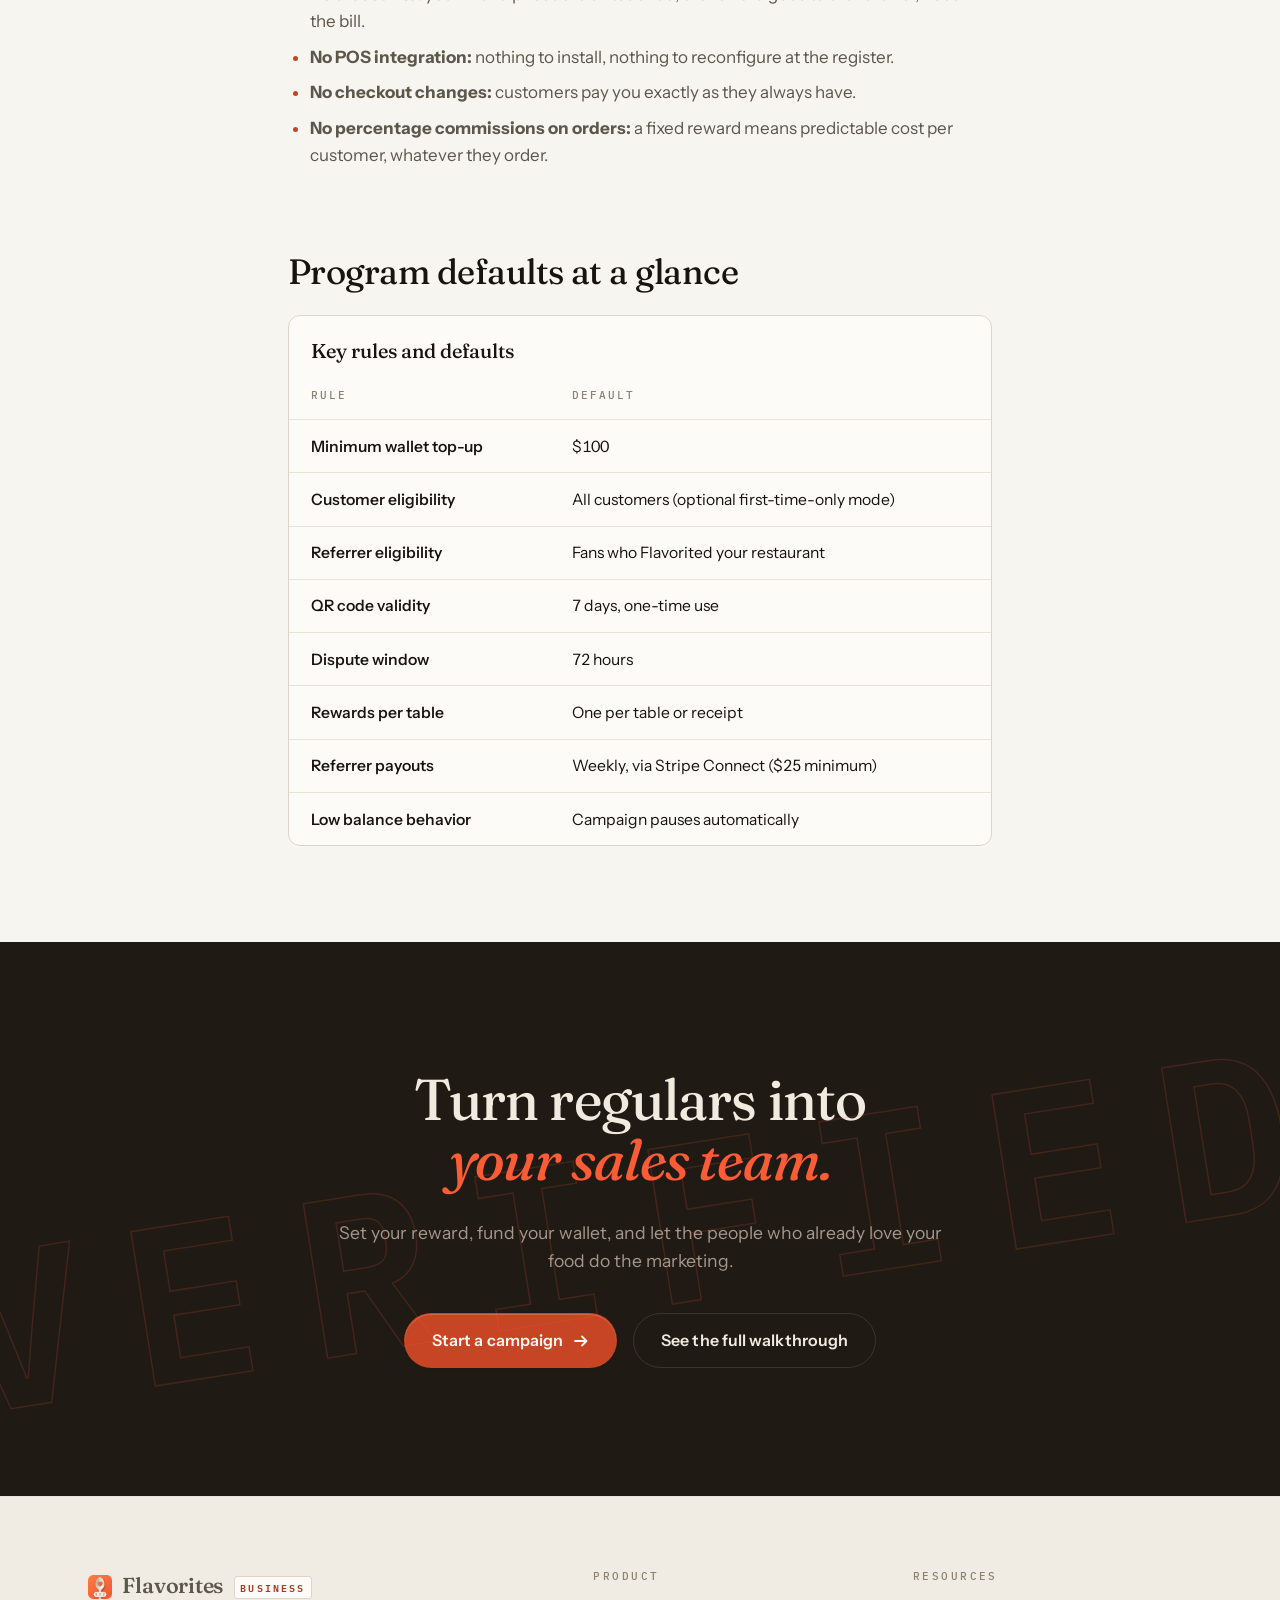
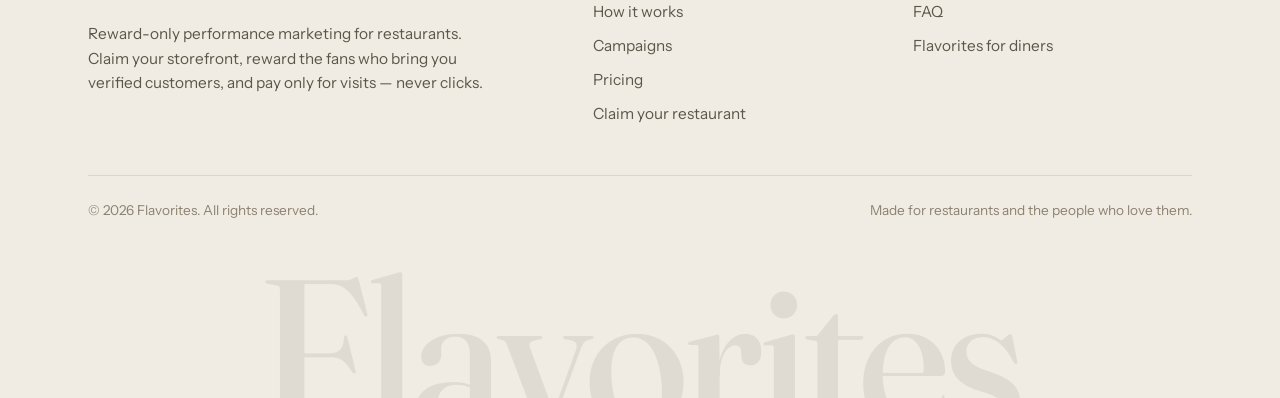
==== commit 81502029: "Align subpages with campaigns positioning and app economics How-it-works: reward-first campaign step" ====
--- a/affiliate-program/index.html
+++ b/affiliate-program/index.html
@@ -3,8 +3,8 @@
 <head>
   <meta charset="utf-8">
   <meta name="viewport" content="width=device-width, initial-scale=1">
-  <title>Restaurant Referral Program | Flavorites Affiliate Program</title>
-  <meta name="description" content="The Flavorites affiliate program is reward-only performance marketing for restaurants: fund a prepaid campaign wallet, set a fixed bounty, and pay only for QR-verified customer visits.">
+  <title>Restaurant Referral Campaigns | Flavorites Campaigns</title>
+  <meta name="description" content="Flavorites Campaigns are reward-only performance marketing for restaurants: fund a prepaid campaign wallet, set the reward per verified customer, and pay only for QR-verified visits.">
   <link rel="canonical" href="https://business.flavorites.xyz/affiliate-program/">
   <meta name="theme-color" content="#F7F5F0">
   <link rel="icon" href="/favicon.png" type="image/png">
@@ -12,8 +12,8 @@
 
   <meta property="og:type" content="website">
   <meta property="og:site_name" content="Flavorites Business">
-  <meta property="og:title" content="The Flavorites restaurant referral program">
-  <meta property="og:description" content="Reward-only performance marketing: fund a prepaid wallet, set a fixed bounty, and pay only for QR-verified customer visits.">
+  <meta property="og:title" content="Flavorites Campaigns — restaurant referral marketing">
+  <meta property="og:description" content="Reward-only performance marketing: fund a prepaid wallet, set the reward per verified customer, and pay only for QR-verified visits.">
   <meta property="og:url" content="https://business.flavorites.xyz/affiliate-program/">
   <meta property="og:image" content="https://business.flavorites.xyz/og.png">
   <meta name="twitter:card" content="summary_large_image">
@@ -30,7 +30,7 @@
     "@type": "BreadcrumbList",
     "itemListElement": [
       { "@type": "ListItem", "position": 1, "name": "Flavorites Business", "item": "https://business.flavorites.xyz/" },
-      { "@type": "ListItem", "position": 2, "name": "Affiliate program", "item": "https://business.flavorites.xyz/affiliate-program/" }
+      { "@type": "ListItem", "position": 2, "name": "Campaigns", "item": "https://business.flavorites.xyz/affiliate-program/" }
     ]
   }
   </script>
@@ -65,11 +65,11 @@
   <main id="main">
     <section class="hero section-tight">
       <div class="container narrow">
-        <span class="hero-eyebrow">Affiliate program</span>
-        <h1>A referral program where every dollar buys a <em>real visit.</em></h1>
-        <p class="lede">The Flavorites affiliate program is reward-only performance marketing. Your biggest fans recommend your restaurant; when their recommendation turns into a customer standing at your counter, your staff verifies it with a QR scan — and only then does your budget move.</p>
+        <span class="hero-eyebrow">Campaigns</span>
+        <h1>A referral engine where every dollar buys a <em>real visit.</em></h1>
+        <p class="lede">Flavorites Campaigns are reward-only performance marketing. Your biggest fans recommend your restaurant; when their recommendation turns into a customer standing at your counter, your staff verifies it with a QR scan — and only then does your budget move.</p>
         <div class="hero-actions">
-          <a class="btn btn-primary" href="/claim/">Start with your restaurant <svg class="arrow" width="16" height="16" viewBox="0 0 16 16" fill="none" stroke="currentColor" stroke-width="1.8" stroke-linecap="round" stroke-linejoin="round" aria-hidden="true"><path d="M2 8h11M9 3.5 13.5 8 9 12.5"/></svg></a>
+          <a class="btn btn-primary" href="/claim/">Start a campaign <svg class="arrow" width="16" height="16" viewBox="0 0 16 16" fill="none" stroke="currentColor" stroke-width="1.8" stroke-linecap="round" stroke-linejoin="round" aria-hidden="true"><path d="M2 8h11M9 3.5 13.5 8 9 12.5"/></svg></a>
           <a class="text-link" href="/pricing/">See what it costs <span class="arrow" aria-hidden="true">&rarr;</span></a>
         </div>
       </div>
@@ -77,15 +77,15 @@
 
     <section class="section-tight prose">
       <div class="container narrow">
-        <h2>How a bounty works</h2>
-        <p>You set one number: the <strong>bounty</strong> — a fixed dollar amount you're willing to pay for a verified customer visit. The bounty covers the referrer's reward and the Flavorites platform fee, so there are no separate charges, subscriptions, or per-click costs. You fund a prepaid <strong>campaign wallet</strong>, and every verified visit draws exactly one bounty from it.</p>
-        <p>Because the wallet is prepaid, your spend is capped by design. A campaign can only activate when the wallet covers at least one bounty, and it pauses itself the moment the balance falls below the bounty.</p>
+        <h2>How the economics work</h2>
+        <p>You set one number: the <strong>reward</strong> — a fixed dollar amount the referrer earns for a verified customer visit. A platform fee is added on top (15% of the reward on the free plan, $1 minimum), so your all-in cost per verified customer is always visible before you launch: a $10 reward costs you $11.50 per visit, all told. No per-click costs, no charges you didn't choose. You fund a prepaid <strong>campaign wallet</strong>, and every verified visit draws exactly one reward plus its fee from it.</p>
+        <p>Because the wallet is prepaid, your spend is capped by design. A campaign can only activate when the wallet covers the next verified visit, and it pauses itself the moment the balance falls short.</p>
 
         <div class="table-wrap">
           <table>
-            <caption>Suggested bounties by restaurant type</caption>
+            <caption>Suggested rewards by restaurant type</caption>
             <thead>
-              <tr><th scope="col">Restaurant type</th><th scope="col">Suggested bounty per verified visit</th></tr>
+              <tr><th scope="col">Restaurant type</th><th scope="col">Suggested reward per verified visit</th></tr>
             </thead>
             <tbody>
               <tr><th scope="row">Counter service &amp; casual spots</th><td>$4&ndash;$8</td></tr>
@@ -94,7 +94,7 @@
             </tbody>
           </table>
         </div>
-        <p>These are starting points — there's no minimum, and you can change your bounty as you learn what a new customer is worth to you.</p>
+        <p>These are starting points — there's no minimum, and you can change your reward as you learn what a new customer is worth to you.</p>
 
         <h2>Who gets to refer you</h2>
         <p>Referrals only come from people who have saved your restaurant as one of their <strong>Flavorites</strong>. That single rule changes the character of the program: recommendations come from genuine fans with their name attached, not anonymous coupon sites. On top of that, you choose the audience per campaign:</p>
@@ -108,12 +108,12 @@
         <p>By default, any referred customer qualifies — great when you want more traffic, period. If you'd rather pay only for growth, enable <strong>first-time-only mode</strong>: a customer earns a reward only on their first verified Flavorites visit to your restaurant, once ever. You can also require a <strong>minimum order subtotal</strong>, entered by your staff at verification, before a visit qualifies. Either way, one reward per table or receipt, the customer and referrer must be different people, and your own employees can never earn rewards at your restaurant.</p>
 
         <h2>Verification is physical, not digital</h2>
-        <p>Digital ad networks count clicks. Flavorites counts customers. The referred customer arrives with a QR <strong>visit pass</strong> — one-time use, tied to your restaurant, valid for 7 days. Your owner or authorized staff scans it in Flavorites Business and enters the order subtotal. Nothing is verified unless someone on your team, in your restaurant, says so.</p>
+        <p>Digital ad networks count clicks. Flavorites counts customers. The referred customer arrives with a <strong>one-time QR code</strong> — tied to your restaurant, valid for 7 days. Your owner or authorized staff scans it in Flavorites Business and enters the order subtotal. Nothing is verified unless someone on your team, in your restaurant, says so.</p>
 
         <h2>The money flow, honestly</h2>
         <ol>
           <li><strong>Fund:</strong> you top up your campaign wallet by card through secure Stripe checkout ($100 minimum).</li>
-          <li><strong>Reserve:</strong> when a visit is verified, the bounty is immediately reserved from your wallet.</li>
+          <li><strong>Reserve:</strong> when a visit is verified, the reward and its fee are immediately reserved from your wallet.</li>
           <li><strong>Pending:</strong> the reward stays pending for a 72-hour dispute window. You can dispute anything that looks wrong before money moves.</li>
           <li><strong>Release:</strong> after the window, the referrer's reward becomes available and the platform fee is settled.</li>
           <li><strong>Payout:</strong> Flavorites pays referrers in weekly batches through Stripe Connect, including tax reporting support. You never handle payouts.</li>
@@ -125,7 +125,7 @@
           <li><strong>No discounts:</strong> your menu prices are untouched; the reward goes to the referrer, not off the bill.</li>
           <li><strong>No POS integration:</strong> nothing to install, nothing to reconfigure at the register.</li>
           <li><strong>No checkout changes:</strong> customers pay you exactly as they always have.</li>
-          <li><strong>No percentage commissions:</strong> a fixed bounty means predictable cost per customer, whatever they order.</li>
+          <li><strong>No percentage commissions on orders:</strong> a fixed reward means predictable cost per customer, whatever they order.</li>
         </ul>
 
         <h2>Program defaults at a glance</h2>
@@ -139,7 +139,7 @@
               <tr><th scope="row">Minimum wallet top-up</th><td>$100</td></tr>
               <tr><th scope="row">Customer eligibility</th><td>All customers (optional first-time-only mode)</td></tr>
               <tr><th scope="row">Referrer eligibility</th><td>Fans who Flavorited your restaurant</td></tr>
-              <tr><th scope="row">Visit pass validity</th><td>7 days, one-time use</td></tr>
+              <tr><th scope="row">QR code validity</th><td>7 days, one-time use</td></tr>
               <tr><th scope="row">Dispute window</th><td>72 hours</td></tr>
               <tr><th scope="row">Rewards per table</th><td>One per table or receipt</td></tr>
               <tr><th scope="row">Referrer payouts</th><td>Weekly, via Stripe Connect ($25 minimum)</td></tr>
@@ -153,9 +153,9 @@
     <section class="cta-band">
       <div class="container">
         <h2>Turn regulars into <em>your sales team.</em></h2>
-        <p>Set your bounty, fund your wallet, and let the people who already love your food do the marketing.</p>
+        <p>Set your reward, fund your wallet, and let the people who already love your food do the marketing.</p>
         <div class="cta-actions">
-          <a class="btn btn-primary" href="/claim/">Claim your restaurant <svg class="arrow" width="16" height="16" viewBox="0 0 16 16" fill="none" stroke="currentColor" stroke-width="1.8" stroke-linecap="round" stroke-linejoin="round" aria-hidden="true"><path d="M2 8h11M9 3.5 13.5 8 9 12.5"/></svg></a>
+          <a class="btn btn-primary" href="/claim/">Start a campaign <svg class="arrow" width="16" height="16" viewBox="0 0 16 16" fill="none" stroke="currentColor" stroke-width="1.8" stroke-linecap="round" stroke-linejoin="round" aria-hidden="true"><path d="M2 8h11M9 3.5 13.5 8 9 12.5"/></svg></a>
           <a class="btn btn-ghost" href="/how-it-works/">See the full walkthrough</a>
         </div>
       </div>
--- a/styles.css
+++ b/styles.css
@@ -505,6 +505,29 @@
 .ticket-row dt { color: var(--ink-3); margin: 0; }
 .ticket-row dd { margin: 0; font-weight: 500; text-align: right; white-space: nowrap; }
 
+/* Hero referral story — three lines, read in five seconds */
+.ticket-story { font-size: 0.85rem; margin-top: 0.3rem; }
+.ticket-story .ticket-row { padding: 0.72rem 0; align-items: baseline; }
+.ticket-story .ticket-row + .ticket-row { border-top: 1px dashed var(--hairline); }
+.ticket-story dt { color: var(--ink); display: flex; align-items: baseline; gap: 0.55rem; }
+.ticket-story dd { font-weight: 600; }
+.story-no {
+  font-size: 0.62rem;
+  font-weight: 600;
+  color: var(--terra-deep);
+  border: 1px solid var(--line);
+  border-radius: 50%;
+  width: 1.3rem;
+  height: 1.3rem;
+  display: inline-flex;
+  align-items: center;
+  justify-content: center;
+  flex: none;
+  transform: translateY(0.15em);
+}
+.story-heart { color: var(--terra); font-size: 0.8rem; }
+.story-reward { color: var(--terra-deep); }
+
 .ticket-tear {
   position: relative;
   border-top: 2px dashed var(--line);
@@ -544,18 +567,18 @@
   opacity: 0.85;
 }
 
-/* the VERIFIED stamp */
+/* the VERIFIED stamp — lands on the tear line, clear of the story rows */
 .stamp {
   position: absolute;
-  top: 48%;
-  left: 50%;
-  padding: 0.6rem 1.2rem 0.55rem;
-  border: 3.5px solid var(--terra);
+  top: 74%;
+  left: 56%;
+  padding: 0.45rem 0.95rem 0.4rem;
+  border: 3px solid var(--terra);
   border-radius: 7px;
   color: var(--terra);
   font-family: var(--font-mono);
   font-weight: 600;
-  font-size: 1.3rem;
+  font-size: 1.02rem;
   letter-spacing: 0.28em;
   text-transform: uppercase;
   text-align: center;
